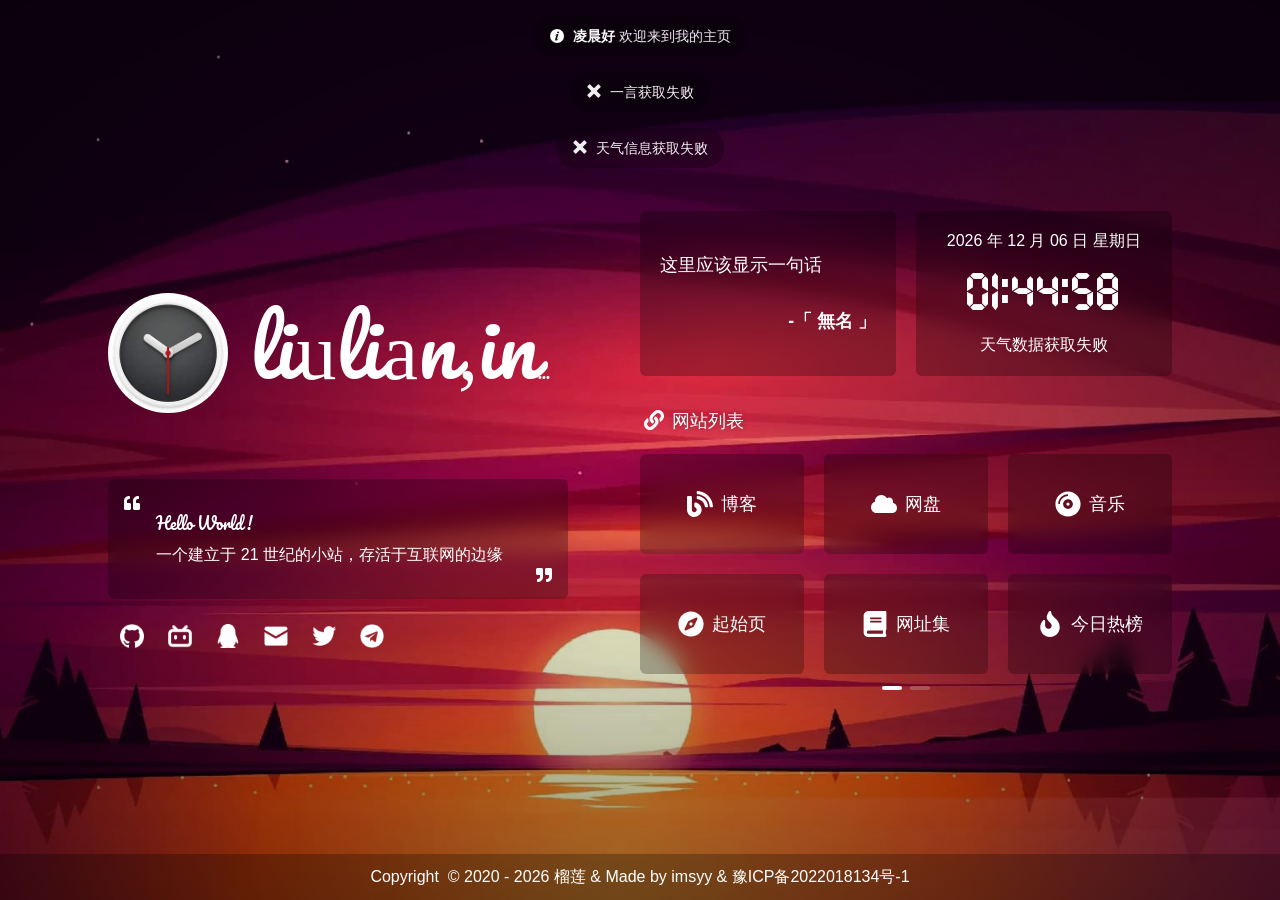
==== index.html @ 5295e1cd "页面更新" ====
<!doctype html>
<html lang="zh-CN">
  <head>
    <meta charset="UTF-8" />
    <meta http-equiv="Access-Control-Allow-Origin" content="*" />
    <!-- <meta http-equiv="Content-Security-Policy" content="upgrade-insecure-requests"> -->
    <meta name="viewport" content="width=device-width, initial-scale=1.0" />
    <link rel="icon" href="/images/icon/favicon.ico" />
    <link rel="apple-touch-icon" href="/images/logo/apple-touch-icon.png" />
    <link rel="bookmark" href="/images/logo/apple-touch-icon.png" />
    <link rel="apple-touch-icon-precomposed" sizes="200x200" href="/images/logo/apple-touch-icon.png" />
    <meta name="description" content="一个默默无闻的主页" />
    <meta name="keywords" content="榴莲,个人主页" />
    <meta name="author" content="榴莲" />
    <meta name="theme-color" content="#424242" />
    <title>榴莲の主页</title>
    <!-- HarmonyOS Sans -->
    <!-- 本站 CDN 已开启防盗链，非本站域名不可访问，请更改链接为下方内容，否则自定义字体将失效 -->
    <link rel="stylesheet" href="https://s1.hdslb.com/bfs/static/jinkela/long/font/regular.css" />
    <!-- <link rel="stylesheet" href="https://cdn.imsyy.top/gh/imsyy/file/font/HarmonyOS_Sans/regular.min.css" /> -->
    <!-- IE Out -->
    <script>
      if (/*@cc_on!@*/ false || (!!window.MSInputMethodContext && !!document.documentMode))
        window.location.href =
          'https://support.dmeng.net/upgrade-your-browser.html?referrer=' +
          encodeURIComponent(window.location.href);
    </script>
    <script type="module" crossorigin src="/assets/index-5841d930.js"></script>
    <link rel="stylesheet" href="/assets/index-5d07723f.css">
  <link rel="manifest" href="/manifest.webmanifest"><script id="vite-plugin-pwa:register-sw" src="/registerSW.js"></script></head>

  <body>
    <!-- 主体内容 -->
    <div id="app"></div>
    <!-- noscript -->
    <noscript>
      <div style="text-align: center">请开启 JavaScript</div>
    </noscript>
    
  </body>
</html>
---- assets/index-5d07723f.css ----
@charset "UTF-8";:root{--el-color-white:#ffffff;--el-color-black:#000000;--el-color-primary-rgb:64,158,255;--el-color-success-rgb:103,194,58;--el-color-warning-rgb:230,162,60;--el-color-danger-rgb:245,108,108;--el-color-error-rgb:245,108,108;--el-color-info-rgb:144,147,153;--el-font-size-extra-large:20px;--el-font-size-large:18px;--el-font-size-medium:16px;--el-font-size-base:14px;--el-font-size-small:13px;--el-font-size-extra-small:12px;--el-font-family:"Helvetica Neue",Helvetica,"PingFang SC","Hiragino Sans GB","Microsoft YaHei","微软雅黑",Arial,sans-serif;--el-font-weight-primary:500;--el-font-line-height-primary:24px;--el-index-normal:1;--el-index-top:1000;--el-index-popper:2000;--el-border-radius-base:4px;--el-border-radius-small:2px;--el-border-radius-round:20px;--el-border-radius-circle:100%;--el-transition-duration:.3s;--el-transition-duration-fast:.2s;--el-transition-function-ease-in-out-bezier:cubic-bezier(.645,.045,.355,1);--el-transition-function-fast-bezier:cubic-bezier(.23,1,.32,1);--el-transition-all:all var(--el-transition-duration) var(--el-transition-function-ease-in-out-bezier);--el-transition-fade:opacity var(--el-transition-duration) var(--el-transition-function-fast-bezier);--el-transition-md-fade:transform var(--el-transition-duration) var(--el-transition-function-fast-bezier),opacity var(--el-transition-duration) var(--el-transition-function-fast-bezier);--el-transition-fade-linear:opacity var(--el-transition-duration-fast) linear;--el-transition-border:border-color var(--el-transition-duration-fast) var(--el-transition-function-ease-in-out-bezier);--el-transition-box-shadow:box-shadow var(--el-transition-duration-fast) var(--el-transition-function-ease-in-out-bezier);--el-transition-color:color var(--el-transition-duration-fast) var(--el-transition-function-ease-in-out-bezier);--el-component-size-large:40px;--el-component-size:32px;--el-component-size-small:24px;color-scheme:light;--el-color-primary:#409eff;--el-color-primary-light-3:rgb(121.3,187.1,255);--el-color-primary-light-5:rgb(159.5,206.5,255);--el-color-primary-light-7:rgb(197.7,225.9,255);--el-color-primary-light-8:rgb(216.8,235.6,255);--el-color-primary-light-9:rgb(235.9,245.3,255);--el-color-primary-dark-2:rgb(51.2,126.4,204);--el-color-success:#67c23a;--el-color-success-light-3:rgb(148.6,212.3,117.1);--el-color-success-light-5:rgb(179,224.5,156.5);--el-color-success-light-7:rgb(209.4,236.7,195.9);--el-color-success-light-8:rgb(224.6,242.8,215.6);--el-color-success-light-9:rgb(239.8,248.9,235.3);--el-color-success-dark-2:rgb(82.4,155.2,46.4);--el-color-warning:#e6a23c;--el-color-warning-light-3:rgb(237.5,189.9,118.5);--el-color-warning-light-5:rgb(242.5,208.5,157.5);--el-color-warning-light-7:rgb(247.5,227.1,196.5);--el-color-warning-light-8:rgb(250,236.4,216);--el-color-warning-light-9:rgb(252.5,245.7,235.5);--el-color-warning-dark-2:rgb(184,129.6,48);--el-color-danger:#f56c6c;--el-color-danger-light-3:rgb(248,152.1,152.1);--el-color-danger-light-5:rgb(250,181.5,181.5);--el-color-danger-light-7:rgb(252,210.9,210.9);--el-color-danger-light-8:rgb(253,225.6,225.6);--el-color-danger-light-9:rgb(254,240.3,240.3);--el-color-danger-dark-2:rgb(196,86.4,86.4);--el-color-error:#f56c6c;--el-color-error-light-3:rgb(248,152.1,152.1);--el-color-error-light-5:rgb(250,181.5,181.5);--el-color-error-light-7:rgb(252,210.9,210.9);--el-color-error-light-8:rgb(253,225.6,225.6);--el-color-error-light-9:rgb(254,240.3,240.3);--el-color-error-dark-2:rgb(196,86.4,86.4);--el-color-info:#909399;--el-color-info-light-3:rgb(177.3,179.4,183.6);--el-color-info-light-5:rgb(199.5,201,204);--el-color-info-light-7:rgb(221.7,222.6,224.4);--el-color-info-light-8:rgb(232.8,233.4,234.6);--el-color-info-light-9:rgb(243.9,244.2,244.8);--el-color-info-dark-2:rgb(115.2,117.6,122.4);--el-bg-color:#ffffff;--el-bg-color-page:#f2f3f5;--el-bg-color-overlay:#ffffff;--el-text-color-primary:#303133;--el-text-color-regular:#606266;--el-text-color-secondary:#909399;--el-text-color-placeholder:#a8abb2;--el-text-color-disabled:#c0c4cc;--el-border-color:#dcdfe6;--el-border-color-light:#e4e7ed;--el-border-color-lighter:#ebeef5;--el-border-color-extra-light:#f2f6fc;--el-border-color-dark:#d4d7de;--el-border-color-darker:#cdd0d6;--el-fill-color:#f0f2f5;--el-fill-color-light:#f5f7fa;--el-fill-color-lighter:#fafafa;--el-fill-color-extra-light:#fafcff;--el-fill-color-dark:#ebedf0;--el-fill-color-darker:#e6e8eb;--el-fill-color-blank:#ffffff;--el-box-shadow:0px 12px 32px 4px rgba(0,0,0,.04),0px 8px 20px rgba(0,0,0,.08);--el-box-shadow-light:0px 0px 12px rgba(0,0,0,.12);--el-box-shadow-lighter:0px 0px 6px rgba(0,0,0,.12);--el-box-shadow-dark:0px 16px 48px 16px rgba(0,0,0,.08),0px 12px 32px rgba(0,0,0,.12),0px 8px 16px -8px rgba(0,0,0,.16);--el-disabled-bg-color:var(--el-fill-color-light);--el-disabled-text-color:var(--el-text-color-placeholder);--el-disabled-border-color:var(--el-border-color-light);--el-overlay-color:rgba(0,0,0,.8);--el-overlay-color-light:rgba(0,0,0,.7);--el-overlay-color-lighter:rgba(0,0,0,.5);--el-mask-color:rgba(255,255,255,.9);--el-mask-color-extra-light:rgba(255,255,255,.3);--el-border-width:1px;--el-border-style:solid;--el-border-color-hover:var(--el-text-color-disabled);--el-border:var(--el-border-width) var(--el-border-style) var(--el-border-color);--el-svg-monochrome-grey:var(--el-border-color)}.el-icon-loading{animation:rotating 2s linear infinite}.el-icon--right{margin-left:5px}.el-icon--left{margin-right:5px}@keyframes rotating{0%{transform:rotate(0)}to{transform:rotate(1turn)}}.el-icon{--color:inherit;align-items:center;display:inline-flex;height:1em;justify-content:center;line-height:1em;position:relative;width:1em;fill:currentColor;color:var(--color);font-size:inherit}.el-icon.is-loading{animation:rotating 2s linear infinite}.el-icon svg{height:1em;width:1em}.el-badge{--el-badge-bg-color:var(--el-color-danger);--el-badge-radius:10px;--el-badge-font-size:12px;--el-badge-padding:6px;--el-badge-size:18px;display:inline-block;position:relative;vertical-align:middle;width:-moz-fit-content;width:fit-content}.el-badge__content{align-items:center;background-color:var(--el-badge-bg-color);border:1px solid var(--el-bg-color);border-radius:var(--el-badge-radius);color:var(--el-color-white);display:inline-flex;font-size:var(--el-badge-font-size);height:var(--el-badge-size);justify-content:center;padding:0 var(--el-badge-padding);white-space:nowrap}.el-badge__content.is-fixed{position:absolute;right:calc(1px + var(--el-badge-size)/2);top:0;transform:translateY(-50%) translate(100%);z-index:var(--el-index-normal)}.el-badge__content.is-fixed.is-dot{right:5px}.el-badge__content.is-dot{border-radius:50%;height:8px;padding:0;right:0;width:8px}.el-badge__content.is-hide-zero{display:none}.el-badge__content--primary{background-color:var(--el-color-primary)}.el-badge__content--success{background-color:var(--el-color-success)}.el-badge__content--warning{background-color:var(--el-color-warning)}.el-badge__content--info{background-color:var(--el-color-info)}.el-badge__content--danger{background-color:var(--el-color-danger)}.el-message{--el-message-bg-color:var(--el-color-info-light-9);--el-message-border-color:var(--el-border-color-lighter);--el-message-padding:11px 15px;--el-message-close-size:16px;--el-message-close-icon-color:var(--el-text-color-placeholder);--el-message-close-hover-color:var(--el-text-color-secondary);align-items:center;background-color:var(--el-message-bg-color);border-color:var(--el-message-border-color);border-radius:var(--el-border-radius-base);border-style:var(--el-border-style);border-width:var(--el-border-width);box-sizing:border-box;display:flex;gap:8px;left:50%;max-width:calc(100% - 32px);padding:var(--el-message-padding);position:fixed;top:20px;transform:translate(-50%);transition:opacity var(--el-transition-duration),transform .4s,top .4s;width:-moz-fit-content;width:fit-content}.el-message.is-center{justify-content:center}.el-message.is-plain{background-color:var(--el-bg-color-overlay);border-color:var(--el-bg-color-overlay);box-shadow:var(--el-box-shadow-light)}.el-message p{margin:0}.el-message--success{--el-message-bg-color:var(--el-color-success-light-9);--el-message-border-color:var(--el-color-success-light-8);--el-message-text-color:var(--el-color-success)}.el-message--success .el-message__content{color:var(--el-message-text-color);overflow-wrap:break-word}.el-message .el-message-icon--success{color:var(--el-message-text-color)}.el-message--info{--el-message-bg-color:var(--el-color-info-light-9);--el-message-border-color:var(--el-color-info-light-8);--el-message-text-color:var(--el-color-info)}.el-message--info .el-message__content{color:var(--el-message-text-color);overflow-wrap:break-word}.el-message .el-message-icon--info{color:var(--el-message-text-color)}.el-message--warning{--el-message-bg-color:var(--el-color-warning-light-9);--el-message-border-color:var(--el-color-warning-light-8);--el-message-text-color:var(--el-color-warning)}.el-message--warning .el-message__content{color:var(--el-message-text-color);overflow-wrap:break-word}.el-message .el-message-icon--warning{color:var(--el-message-text-color)}.el-message--error{--el-message-bg-color:var(--el-color-error-light-9);--el-message-border-color:var(--el-color-error-light-8);--el-message-text-color:var(--el-color-error)}.el-message--error .el-message__content{color:var(--el-message-text-color);overflow-wrap:break-word}.el-message .el-message-icon--error{color:var(--el-message-text-color)}.el-message .el-message__badge{position:absolute;right:-8px;top:-8px}.el-message__content{font-size:14px;line-height:1;padding:0}.el-message__content:focus{outline-width:0}.el-message .el-message__closeBtn{color:var(--el-message-close-icon-color);cursor:pointer;font-size:var(--el-message-close-size)}.el-message .el-message__closeBtn:focus{outline-width:0}.el-message .el-message__closeBtn:hover{color:var(--el-message-close-hover-color)}.el-message-fade-enter-from,.el-message-fade-leave-to{opacity:0;transform:translate(-50%,-100%)}.container{max-width:1200px}@media (max-width: 1380px){.el-radio-group{justify-content:center!important}}@media (max-width: 1280px){.container{max-width:1100px}}@media (max-width: 992px){.container{max-width:900px}}@media (max-width: 720px){.xs-hidden{display:none}}html,body{width:100%;height:100%;margin:0;padding:0;background-color:#333;overflow:hidden;font-family:HarmonyOS_Regular,sans-serif}*,a,p{margin:0;padding:0;-webkit-user-select:none;user-select:none;text-decoration:none;color:#fff;box-sizing:border-box}*:hover,a:hover,p:hover{transition:.3s}a:hover{color:#399fff;text-decoration:underline}@font-face{font-family:Pacifico-Regular;font-display:swap;src:url(/font/Pacifico-Regular.ttf) format("truetype")}@font-face{font-family:UnidreamLED;font-display:swap;src:url(/font/UnidreamLED.ttf) format("truetype")}#app{position:fixed;top:0;left:0;width:100%;height:100%;z-index:0}.cards{border-radius:6px;background-color:#00000040;-webkit-backdrop-filter:blur(10px);backdrop-filter:blur(10px);transform:scale(1);transition:backdrop-filter .3s,transform .3s}.cards:hover{transform:scale(1.01)}.cards:active{transform:scale(.98)}.text-hidden{overflow:hidden;white-space:nowrap;text-overflow:ellipsis}.el-message{--el-message-bg-color: #00000040 !important;--el-message-text-color: #efefef !important;-webkit-backdrop-filter:blur(10px);backdrop-filter:blur(10px);border-radius:25px!important;border-color:transparent!important}.el-message .el-message__badge{display:none}.el-message .el-message__content{white-space:nowrap}.el-progress-bar .el-progress-bar__outer{border-radius:6px;background-color:#00000020}.el-progress-bar .el-progress-bar__outer .el-progress-bar__inner{background-color:#efefef;border-radius:6px;text-align:center;font-family:UnidreamLED}.el-progress-bar .el-progress-bar__outer .el-progress-bar__inner span{color:#564d59;font-size:.9rem}.el-popper.is-dark{background:rgba(255,255,255,.3764705882)!important;border:1px solid transparent!important}.el-card{border-radius:8px!important;border:1px solid transparent!important;background-color:transparent!important}.el-card .el-card__header{font-weight:700;padding:16px 20px!important;background-color:#ffffff30!important;border-bottom:1px solid transparent!important}.el-card .el-card__body{padding:0!important;background-color:#ffffff10!important}.fade-enter-active,.fade-leave-active{transition:opacity .3s ease-in-out}.fade-enter-from,.fade-leave-to{opacity:0}@keyframes fade{0%{opacity:0}to{opacity:1}}@keyframes fade-blur-in{0%{filter:blur(20px) brightness(.3);transform:scale(1.6)}to{filter:blur(0) brightness(1);transform:scale(1)}}@keyframes fade-blur-main-in{0%{transform:scale(1.2)}to{transform:scale(1)}}@media (min-width: 910px) and (max-width: 1200px){.sm-hidden{display:none}}#cursor{position:fixed;width:18px;height:18px;background:#fff;border-radius:25px;opacity:.25;z-index:10086;pointer-events:none;transition:.2s ease-in-out;transition-property:background,opacity,transform}#cursor.hidden{opacity:0}#cursor.active{opacity:.5;transform:scale(.5)}::-webkit-scrollbar,scrollbar{width:6px;height:6px;background-color:transparent}::-webkit-scrollbar-thumb,scrollbar-thumb{border-radius:10px;background-color:#eee}.container[data-v-f7beb2b7]{max-width:1200px}@media (max-width: 1380px){.el-radio-group[data-v-f7beb2b7]{justify-content:center!important}}@media (max-width: 1280px){.container[data-v-f7beb2b7]{max-width:1100px}}@media (max-width: 992px){.container[data-v-f7beb2b7]{max-width:900px}}@media (max-width: 720px){.xs-hidden[data-v-f7beb2b7]{display:none}}#loader-wrapper[data-v-f7beb2b7]{position:fixed;top:0;left:0;width:100%;height:100%;z-index:999;overflow:hidden}#loader-wrapper .loader[data-v-f7beb2b7]{width:100%;height:100%;position:absolute;top:0;left:0;display:flex;flex-direction:column;align-items:center;justify-content:center}#loader-wrapper .loader .loader-circle[data-v-f7beb2b7]{width:150px;height:150px;border-radius:50%;border:3px solid transparent;border-top-color:#fff;animation:spin-f7beb2b7 1.8s linear infinite;z-index:2}#loader-wrapper .loader .loader-circle[data-v-f7beb2b7]:before{content:"";position:absolute;top:5px;left:5px;right:5px;bottom:5px;border-radius:50%;border:3px solid transparent;border-top-color:#a4a4a4;animation:spin-reverse-f7beb2b7 .6s linear infinite}#loader-wrapper .loader .loader-circle[data-v-f7beb2b7]:after{content:"";position:absolute;top:15px;left:15px;right:15px;bottom:15px;border-radius:50%;border:3px solid transparent;border-top-color:#d3d3d3;animation:spin-f7beb2b7 1s linear infinite}#loader-wrapper .loader .loader-text[data-v-f7beb2b7]{display:flex;flex-direction:column;align-items:center;color:#fff;z-index:2;margin-top:40px;font-size:24px}#loader-wrapper .loader .loader-text .tip[data-v-f7beb2b7]{margin-top:6px;font-size:18px;opacity:.6}#loader-wrapper .loader-section[data-v-f7beb2b7]{position:fixed;top:0;width:51%;height:100%;background:#333;z-index:1}#loader-wrapper .loader-section.section-left[data-v-f7beb2b7]{left:0}#loader-wrapper .loader-section.section-right[data-v-f7beb2b7]{right:0}#loader-wrapper.loaded[data-v-f7beb2b7]{visibility:hidden;transform:translateY(-100%);transition:transform .3s 1s ease-out,visibility .3s 1s ease-out}#loader-wrapper.loaded .loader .loader-circle[data-v-f7beb2b7],#loader-wrapper.loaded .loader .loader-text[data-v-f7beb2b7]{opacity:0;transition:opacity .3s ease-out}#loader-wrapper.loaded .loader-section.section-left[data-v-f7beb2b7]{transform:translate(-100%);transition:transform .5s .3s cubic-bezier(.645,.045,.355,1)}#loader-wrapper.loaded .loader-section.section-right[data-v-f7beb2b7]{transform:translate(100%);transition:transform .5s .3s cubic-bezier(.645,.045,.355,1)}@keyframes spin-f7beb2b7{0%{transform:rotate(0)}to{transform:rotate(360deg)}}@keyframes spin-reverse-f7beb2b7{0%{transform:rotate(0)}to{transform:rotate(-360deg)}}.container[data-v-4100cc67]{max-width:1200px}@media (max-width: 1380px){.el-radio-group[data-v-4100cc67]{justify-content:center!important}}@media (max-width: 1280px){.container[data-v-4100cc67]{max-width:1100px}}@media (max-width: 992px){.container[data-v-4100cc67]{max-width:900px}}@media (max-width: 720px){.xs-hidden[data-v-4100cc67]{display:none}}.message .logo[data-v-4100cc67]{display:flex;flex-direction:row;align-items:center;animation:fade .5s;max-width:460px}.message .logo .logo-img[data-v-4100cc67]{border-radius:50%;width:120px}.message .logo .name[data-v-4100cc67]{width:100%;padding-left:22px;transform:translateY(-8px);font-family:Pacifico-Regular}.message .logo .name .bg[data-v-4100cc67]{font-size:5rem}.message .logo .name .sm[data-v-4100cc67]{margin-left:6px;font-size:2rem}@media (min-width: 721px) and (max-width: 789px){.message .logo .name .sm[data-v-4100cc67]{display:none}}@media (max-width: 768px){.message .logo .logo-img[data-v-4100cc67]{width:100px}.message .logo .name[data-v-4100cc67]{height:128px}.message .logo .name .bg[data-v-4100cc67]{font-size:4.5rem}}@media (max-width: 720px){.message .logo[data-v-4100cc67]{max-width:100%}}.message .description[data-v-4100cc67]{padding:1rem;margin-top:3.5rem;max-width:460px;animation:fade .5s}.message .description .content[data-v-4100cc67]{display:flex;justify-content:space-between}.message .description .content .text[data-v-4100cc67]{margin:.75rem 1rem;line-height:2rem;margin-right:auto;transition:opacity .2s}.message .description .content .text p[data-v-4100cc67]:nth-of-type(1){font-family:Pacifico-Regular}.message .description .content .xicon[data-v-4100cc67]:nth-of-type(2){align-self:flex-end}@media (max-width: 720px){.message .description[data-v-4100cc67]{max-width:100%;pointer-events:none}}.container[data-v-60997c88]{max-width:1200px}@media (max-width: 1380px){.el-radio-group[data-v-60997c88]{justify-content:center!important}}@media (max-width: 1280px){.container[data-v-60997c88]{max-width:1100px}}@media (max-width: 992px){.container[data-v-60997c88]{max-width:900px}}@media (max-width: 720px){.xs-hidden[data-v-60997c88]{display:none}}.social[data-v-60997c88]{margin-top:1rem;display:flex;align-items:center;justify-content:space-between;max-width:460px;width:100%;height:42px;background-color:transparent;border-radius:6px;-webkit-backdrop-filter:blur(0);backdrop-filter:blur(0);animation:fade .5s;transition:background-color .3s,backdrop-filter .3s}@media (max-width: 840px){.social[data-v-60997c88]{max-width:100%;justify-content:center}.social .link[data-v-60997c88]{justify-content:space-evenly!important;width:90%}.social .tip[data-v-60997c88]{display:none!important}}.social .link[data-v-60997c88]{display:flex;align-items:center;justify-content:center}.social .link a[data-v-60997c88]{display:inherit}.social .link a .icon[data-v-60997c88]{margin:0 12px;transition:transform .3s}.social .link a .icon[data-v-60997c88]:hover{transform:scale(1.1)}.social .link a .icon[data-v-60997c88]:active{transform:scale(1)}.social .tip[data-v-60997c88]{display:none;margin-right:12px;animation:fade .5s}@media (min-width: 768px){.social[data-v-60997c88]:hover{background-color:#00000040;-webkit-backdrop-filter:blur(5px);backdrop-filter:blur(5px)}.social:hover .tip[data-v-60997c88]{display:block}}.container[data-v-1d7b9066]{max-width:1200px}@media (max-width: 1380px){.el-radio-group[data-v-1d7b9066]{justify-content:center!important}}@media (max-width: 1280px){.container[data-v-1d7b9066]{max-width:1100px}}@media (max-width: 992px){.container[data-v-1d7b9066]{max-width:900px}}@media (max-width: 720px){.xs-hidden[data-v-1d7b9066]{display:none}}.left[data-v-1d7b9066]{width:50%;margin-right:10px;transform:translateY(20px)}.left.hidden[data-v-1d7b9066]{display:none}@media (max-width: 720px){.left[data-v-1d7b9066]{margin-right:0;width:100%}}.el-row{box-sizing:border-box;display:flex;flex-wrap:wrap;position:relative}.el-row.is-justify-center{justify-content:center}.el-row.is-justify-end{justify-content:flex-end}.el-row.is-justify-space-between{justify-content:space-between}.el-row.is-justify-space-around{justify-content:space-around}.el-row.is-justify-space-evenly{justify-content:space-evenly}.el-row.is-align-top{align-items:flex-start}.el-row.is-align-middle{align-items:center}.el-row.is-align-bottom{align-items:flex-end}[class*=el-col-]{box-sizing:border-box}[class*=el-col-].is-guttered{display:block;min-height:1px}.el-col-0{flex:0 0 0%;max-width:0}.el-col-0,.el-col-0.is-guttered{display:none}.el-col-offset-0{margin-left:0}.el-col-pull-0{position:relative;right:0}.el-col-push-0{left:0;position:relative}.el-col-1{flex:0 0 4.1666666667%;max-width:4.1666666667%}.el-col-1,.el-col-1.is-guttered{display:block}.el-col-offset-1{margin-left:4.1666666667%}.el-col-pull-1{position:relative;right:4.1666666667%}.el-col-push-1{left:4.1666666667%;position:relative}.el-col-2{flex:0 0 8.3333333333%;max-width:8.3333333333%}.el-col-2,.el-col-2.is-guttered{display:block}.el-col-offset-2{margin-left:8.3333333333%}.el-col-pull-2{position:relative;right:8.3333333333%}.el-col-push-2{left:8.3333333333%;position:relative}.el-col-3{flex:0 0 12.5%;max-width:12.5%}.el-col-3,.el-col-3.is-guttered{display:block}.el-col-offset-3{margin-left:12.5%}.el-col-pull-3{position:relative;right:12.5%}.el-col-push-3{left:12.5%;position:relative}.el-col-4{flex:0 0 16.6666666667%;max-width:16.6666666667%}.el-col-4,.el-col-4.is-guttered{display:block}.el-col-offset-4{margin-left:16.6666666667%}.el-col-pull-4{position:relative;right:16.6666666667%}.el-col-push-4{left:16.6666666667%;position:relative}.el-col-5{flex:0 0 20.8333333333%;max-width:20.8333333333%}.el-col-5,.el-col-5.is-guttered{display:block}.el-col-offset-5{margin-left:20.8333333333%}.el-col-pull-5{position:relative;right:20.8333333333%}.el-col-push-5{left:20.8333333333%;position:relative}.el-col-6{flex:0 0 25%;max-width:25%}.el-col-6,.el-col-6.is-guttered{display:block}.el-col-offset-6{margin-left:25%}.el-col-pull-6{position:relative;right:25%}.el-col-push-6{left:25%;position:relative}.el-col-7{flex:0 0 29.1666666667%;max-width:29.1666666667%}.el-col-7,.el-col-7.is-guttered{display:block}.el-col-offset-7{margin-left:29.1666666667%}.el-col-pull-7{position:relative;right:29.1666666667%}.el-col-push-7{left:29.1666666667%;position:relative}.el-col-8{flex:0 0 33.3333333333%;max-width:33.3333333333%}.el-col-8,.el-col-8.is-guttered{display:block}.el-col-offset-8{margin-left:33.3333333333%}.el-col-pull-8{position:relative;right:33.3333333333%}.el-col-push-8{left:33.3333333333%;position:relative}.el-col-9{flex:0 0 37.5%;max-width:37.5%}.el-col-9,.el-col-9.is-guttered{display:block}.el-col-offset-9{margin-left:37.5%}.el-col-pull-9{position:relative;right:37.5%}.el-col-push-9{left:37.5%;position:relative}.el-col-10{flex:0 0 41.6666666667%;max-width:41.6666666667%}.el-col-10,.el-col-10.is-guttered{display:block}.el-col-offset-10{margin-left:41.6666666667%}.el-col-pull-10{position:relative;right:41.6666666667%}.el-col-push-10{left:41.6666666667%;position:relative}.el-col-11{flex:0 0 45.8333333333%;max-width:45.8333333333%}.el-col-11,.el-col-11.is-guttered{display:block}.el-col-offset-11{margin-left:45.8333333333%}.el-col-pull-11{position:relative;right:45.8333333333%}.el-col-push-11{left:45.8333333333%;position:relative}.el-col-12{flex:0 0 50%;max-width:50%}.el-col-12,.el-col-12.is-guttered{display:block}.el-col-offset-12{margin-left:50%}.el-col-pull-12{position:relative;right:50%}.el-col-push-12{left:50%;position:relative}.el-col-13{flex:0 0 54.1666666667%;max-width:54.1666666667%}.el-col-13,.el-col-13.is-guttered{display:block}.el-col-offset-13{margin-left:54.1666666667%}.el-col-pull-13{position:relative;right:54.1666666667%}.el-col-push-13{left:54.1666666667%;position:relative}.el-col-14{flex:0 0 58.3333333333%;max-width:58.3333333333%}.el-col-14,.el-col-14.is-guttered{display:block}.el-col-offset-14{margin-left:58.3333333333%}.el-col-pull-14{position:relative;right:58.3333333333%}.el-col-push-14{left:58.3333333333%;position:relative}.el-col-15{flex:0 0 62.5%;max-width:62.5%}.el-col-15,.el-col-15.is-guttered{display:block}.el-col-offset-15{margin-left:62.5%}.el-col-pull-15{position:relative;right:62.5%}.el-col-push-15{left:62.5%;position:relative}.el-col-16{flex:0 0 66.6666666667%;max-width:66.6666666667%}.el-col-16,.el-col-16.is-guttered{display:block}.el-col-offset-16{margin-left:66.6666666667%}.el-col-pull-16{position:relative;right:66.6666666667%}.el-col-push-16{left:66.6666666667%;position:relative}.el-col-17{flex:0 0 70.8333333333%;max-width:70.8333333333%}.el-col-17,.el-col-17.is-guttered{display:block}.el-col-offset-17{margin-left:70.8333333333%}.el-col-pull-17{position:relative;right:70.8333333333%}.el-col-push-17{left:70.8333333333%;position:relative}.el-col-18{flex:0 0 75%;max-width:75%}.el-col-18,.el-col-18.is-guttered{display:block}.el-col-offset-18{margin-left:75%}.el-col-pull-18{position:relative;right:75%}.el-col-push-18{left:75%;position:relative}.el-col-19{flex:0 0 79.1666666667%;max-width:79.1666666667%}.el-col-19,.el-col-19.is-guttered{display:block}.el-col-offset-19{margin-left:79.1666666667%}.el-col-pull-19{position:relative;right:79.1666666667%}.el-col-push-19{left:79.1666666667%;position:relative}.el-col-20{flex:0 0 83.3333333333%;max-width:83.3333333333%}.el-col-20,.el-col-20.is-guttered{display:block}.el-col-offset-20{margin-left:83.3333333333%}.el-col-pull-20{position:relative;right:83.3333333333%}.el-col-push-20{left:83.3333333333%;position:relative}.el-col-21{flex:0 0 87.5%;max-width:87.5%}.el-col-21,.el-col-21.is-guttered{display:block}.el-col-offset-21{margin-left:87.5%}.el-col-pull-21{position:relative;right:87.5%}.el-col-push-21{left:87.5%;position:relative}.el-col-22{flex:0 0 91.6666666667%;max-width:91.6666666667%}.el-col-22,.el-col-22.is-guttered{display:block}.el-col-offset-22{margin-left:91.6666666667%}.el-col-pull-22{position:relative;right:91.6666666667%}.el-col-push-22{left:91.6666666667%;position:relative}.el-col-23{flex:0 0 95.8333333333%;max-width:95.8333333333%}.el-col-23,.el-col-23.is-guttered{display:block}.el-col-offset-23{margin-left:95.8333333333%}.el-col-pull-23{position:relative;right:95.8333333333%}.el-col-push-23{left:95.8333333333%;position:relative}.el-col-24{flex:0 0 100%;max-width:100%}.el-col-24,.el-col-24.is-guttered{display:block}.el-col-offset-24{margin-left:100%}.el-col-pull-24{position:relative;right:100%}.el-col-push-24{left:100%;position:relative}@media only screen and (max-width:767px){.el-col-xs-0{display:none;flex:0 0 0%;max-width:0}.el-col-xs-0.is-guttered{display:none}.el-col-xs-offset-0{margin-left:0}.el-col-xs-pull-0{position:relative;right:0}.el-col-xs-push-0{left:0;position:relative}.el-col-xs-1{flex:0 0 4.1666666667%;max-width:4.1666666667%}.el-col-xs-1,.el-col-xs-1.is-guttered{display:block}.el-col-xs-offset-1{margin-left:4.1666666667%}.el-col-xs-pull-1{position:relative;right:4.1666666667%}.el-col-xs-push-1{left:4.1666666667%;position:relative}.el-col-xs-2{flex:0 0 8.3333333333%;max-width:8.3333333333%}.el-col-xs-2,.el-col-xs-2.is-guttered{display:block}.el-col-xs-offset-2{margin-left:8.3333333333%}.el-col-xs-pull-2{position:relative;right:8.3333333333%}.el-col-xs-push-2{left:8.3333333333%;position:relative}.el-col-xs-3{flex:0 0 12.5%;max-width:12.5%}.el-col-xs-3,.el-col-xs-3.is-guttered{display:block}.el-col-xs-offset-3{margin-left:12.5%}.el-col-xs-pull-3{position:relative;right:12.5%}.el-col-xs-push-3{left:12.5%;position:relative}.el-col-xs-4{flex:0 0 16.6666666667%;max-width:16.6666666667%}.el-col-xs-4,.el-col-xs-4.is-guttered{display:block}.el-col-xs-offset-4{margin-left:16.6666666667%}.el-col-xs-pull-4{position:relative;right:16.6666666667%}.el-col-xs-push-4{left:16.6666666667%;position:relative}.el-col-xs-5{flex:0 0 20.8333333333%;max-width:20.8333333333%}.el-col-xs-5,.el-col-xs-5.is-guttered{display:block}.el-col-xs-offset-5{margin-left:20.8333333333%}.el-col-xs-pull-5{position:relative;right:20.8333333333%}.el-col-xs-push-5{left:20.8333333333%;position:relative}.el-col-xs-6{flex:0 0 25%;max-width:25%}.el-col-xs-6,.el-col-xs-6.is-guttered{display:block}.el-col-xs-offset-6{margin-left:25%}.el-col-xs-pull-6{position:relative;right:25%}.el-col-xs-push-6{left:25%;position:relative}.el-col-xs-7{flex:0 0 29.1666666667%;max-width:29.1666666667%}.el-col-xs-7,.el-col-xs-7.is-guttered{display:block}.el-col-xs-offset-7{margin-left:29.1666666667%}.el-col-xs-pull-7{position:relative;right:29.1666666667%}.el-col-xs-push-7{left:29.1666666667%;position:relative}.el-col-xs-8{flex:0 0 33.3333333333%;max-width:33.3333333333%}.el-col-xs-8,.el-col-xs-8.is-guttered{display:block}.el-col-xs-offset-8{margin-left:33.3333333333%}.el-col-xs-pull-8{position:relative;right:33.3333333333%}.el-col-xs-push-8{left:33.3333333333%;position:relative}.el-col-xs-9{flex:0 0 37.5%;max-width:37.5%}.el-col-xs-9,.el-col-xs-9.is-guttered{display:block}.el-col-xs-offset-9{margin-left:37.5%}.el-col-xs-pull-9{position:relative;right:37.5%}.el-col-xs-push-9{left:37.5%;position:relative}.el-col-xs-10{display:block;flex:0 0 41.6666666667%;max-width:41.6666666667%}.el-col-xs-10.is-guttered{display:block}.el-col-xs-offset-10{margin-left:41.6666666667%}.el-col-xs-pull-10{position:relative;right:41.6666666667%}.el-col-xs-push-10{left:41.6666666667%;position:relative}.el-col-xs-11{display:block;flex:0 0 45.8333333333%;max-width:45.8333333333%}.el-col-xs-11.is-guttered{display:block}.el-col-xs-offset-11{margin-left:45.8333333333%}.el-col-xs-pull-11{position:relative;right:45.8333333333%}.el-col-xs-push-11{left:45.8333333333%;position:relative}.el-col-xs-12{display:block;flex:0 0 50%;max-width:50%}.el-col-xs-12.is-guttered{display:block}.el-col-xs-offset-12{margin-left:50%}.el-col-xs-pull-12{position:relative;right:50%}.el-col-xs-push-12{left:50%;position:relative}.el-col-xs-13{display:block;flex:0 0 54.1666666667%;max-width:54.1666666667%}.el-col-xs-13.is-guttered{display:block}.el-col-xs-offset-13{margin-left:54.1666666667%}.el-col-xs-pull-13{position:relative;right:54.1666666667%}.el-col-xs-push-13{left:54.1666666667%;position:relative}.el-col-xs-14{display:block;flex:0 0 58.3333333333%;max-width:58.3333333333%}.el-col-xs-14.is-guttered{display:block}.el-col-xs-offset-14{margin-left:58.3333333333%}.el-col-xs-pull-14{position:relative;right:58.3333333333%}.el-col-xs-push-14{left:58.3333333333%;position:relative}.el-col-xs-15{display:block;flex:0 0 62.5%;max-width:62.5%}.el-col-xs-15.is-guttered{display:block}.el-col-xs-offset-15{margin-left:62.5%}.el-col-xs-pull-15{position:relative;right:62.5%}.el-col-xs-push-15{left:62.5%;position:relative}.el-col-xs-16{display:block;flex:0 0 66.6666666667%;max-width:66.6666666667%}.el-col-xs-16.is-guttered{display:block}.el-col-xs-offset-16{margin-left:66.6666666667%}.el-col-xs-pull-16{position:relative;right:66.6666666667%}.el-col-xs-push-16{left:66.6666666667%;position:relative}.el-col-xs-17{display:block;flex:0 0 70.8333333333%;max-width:70.8333333333%}.el-col-xs-17.is-guttered{display:block}.el-col-xs-offset-17{margin-left:70.8333333333%}.el-col-xs-pull-17{position:relative;right:70.8333333333%}.el-col-xs-push-17{left:70.8333333333%;position:relative}.el-col-xs-18{display:block;flex:0 0 75%;max-width:75%}.el-col-xs-18.is-guttered{display:block}.el-col-xs-offset-18{margin-left:75%}.el-col-xs-pull-18{position:relative;right:75%}.el-col-xs-push-18{left:75%;position:relative}.el-col-xs-19{display:block;flex:0 0 79.1666666667%;max-width:79.1666666667%}.el-col-xs-19.is-guttered{display:block}.el-col-xs-offset-19{margin-left:79.1666666667%}.el-col-xs-pull-19{position:relative;right:79.1666666667%}.el-col-xs-push-19{left:79.1666666667%;position:relative}.el-col-xs-20{display:block;flex:0 0 83.3333333333%;max-width:83.3333333333%}.el-col-xs-20.is-guttered{display:block}.el-col-xs-offset-20{margin-left:83.3333333333%}.el-col-xs-pull-20{position:relative;right:83.3333333333%}.el-col-xs-push-20{left:83.3333333333%;position:relative}.el-col-xs-21{display:block;flex:0 0 87.5%;max-width:87.5%}.el-col-xs-21.is-guttered{display:block}.el-col-xs-offset-21{margin-left:87.5%}.el-col-xs-pull-21{position:relative;right:87.5%}.el-col-xs-push-21{left:87.5%;position:relative}.el-col-xs-22{display:block;flex:0 0 91.6666666667%;max-width:91.6666666667%}.el-col-xs-22.is-guttered{display:block}.el-col-xs-offset-22{margin-left:91.6666666667%}.el-col-xs-pull-22{position:relative;right:91.6666666667%}.el-col-xs-push-22{left:91.6666666667%;position:relative}.el-col-xs-23{display:block;flex:0 0 95.8333333333%;max-width:95.8333333333%}.el-col-xs-23.is-guttered{display:block}.el-col-xs-offset-23{margin-left:95.8333333333%}.el-col-xs-pull-23{position:relative;right:95.8333333333%}.el-col-xs-push-23{left:95.8333333333%;position:relative}.el-col-xs-24{display:block;flex:0 0 100%;max-width:100%}.el-col-xs-24.is-guttered{display:block}.el-col-xs-offset-24{margin-left:100%}.el-col-xs-pull-24{position:relative;right:100%}.el-col-xs-push-24{left:100%;position:relative}}@media only screen and (min-width:768px){.el-col-sm-0{display:none;flex:0 0 0%;max-width:0}.el-col-sm-0.is-guttered{display:none}.el-col-sm-offset-0{margin-left:0}.el-col-sm-pull-0{position:relative;right:0}.el-col-sm-push-0{left:0;position:relative}.el-col-sm-1{flex:0 0 4.1666666667%;max-width:4.1666666667%}.el-col-sm-1,.el-col-sm-1.is-guttered{display:block}.el-col-sm-offset-1{margin-left:4.1666666667%}.el-col-sm-pull-1{position:relative;right:4.1666666667%}.el-col-sm-push-1{left:4.1666666667%;position:relative}.el-col-sm-2{flex:0 0 8.3333333333%;max-width:8.3333333333%}.el-col-sm-2,.el-col-sm-2.is-guttered{display:block}.el-col-sm-offset-2{margin-left:8.3333333333%}.el-col-sm-pull-2{position:relative;right:8.3333333333%}.el-col-sm-push-2{left:8.3333333333%;position:relative}.el-col-sm-3{flex:0 0 12.5%;max-width:12.5%}.el-col-sm-3,.el-col-sm-3.is-guttered{display:block}.el-col-sm-offset-3{margin-left:12.5%}.el-col-sm-pull-3{position:relative;right:12.5%}.el-col-sm-push-3{left:12.5%;position:relative}.el-col-sm-4{flex:0 0 16.6666666667%;max-width:16.6666666667%}.el-col-sm-4,.el-col-sm-4.is-guttered{display:block}.el-col-sm-offset-4{margin-left:16.6666666667%}.el-col-sm-pull-4{position:relative;right:16.6666666667%}.el-col-sm-push-4{left:16.6666666667%;position:relative}.el-col-sm-5{flex:0 0 20.8333333333%;max-width:20.8333333333%}.el-col-sm-5,.el-col-sm-5.is-guttered{display:block}.el-col-sm-offset-5{margin-left:20.8333333333%}.el-col-sm-pull-5{position:relative;right:20.8333333333%}.el-col-sm-push-5{left:20.8333333333%;position:relative}.el-col-sm-6{flex:0 0 25%;max-width:25%}.el-col-sm-6,.el-col-sm-6.is-guttered{display:block}.el-col-sm-offset-6{margin-left:25%}.el-col-sm-pull-6{position:relative;right:25%}.el-col-sm-push-6{left:25%;position:relative}.el-col-sm-7{flex:0 0 29.1666666667%;max-width:29.1666666667%}.el-col-sm-7,.el-col-sm-7.is-guttered{display:block}.el-col-sm-offset-7{margin-left:29.1666666667%}.el-col-sm-pull-7{position:relative;right:29.1666666667%}.el-col-sm-push-7{left:29.1666666667%;position:relative}.el-col-sm-8{flex:0 0 33.3333333333%;max-width:33.3333333333%}.el-col-sm-8,.el-col-sm-8.is-guttered{display:block}.el-col-sm-offset-8{margin-left:33.3333333333%}.el-col-sm-pull-8{position:relative;right:33.3333333333%}.el-col-sm-push-8{left:33.3333333333%;position:relative}.el-col-sm-9{flex:0 0 37.5%;max-width:37.5%}.el-col-sm-9,.el-col-sm-9.is-guttered{display:block}.el-col-sm-offset-9{margin-left:37.5%}.el-col-sm-pull-9{position:relative;right:37.5%}.el-col-sm-push-9{left:37.5%;position:relative}.el-col-sm-10{display:block;flex:0 0 41.6666666667%;max-width:41.6666666667%}.el-col-sm-10.is-guttered{display:block}.el-col-sm-offset-10{margin-left:41.6666666667%}.el-col-sm-pull-10{position:relative;right:41.6666666667%}.el-col-sm-push-10{left:41.6666666667%;position:relative}.el-col-sm-11{display:block;flex:0 0 45.8333333333%;max-width:45.8333333333%}.el-col-sm-11.is-guttered{display:block}.el-col-sm-offset-11{margin-left:45.8333333333%}.el-col-sm-pull-11{position:relative;right:45.8333333333%}.el-col-sm-push-11{left:45.8333333333%;position:relative}.el-col-sm-12{display:block;flex:0 0 50%;max-width:50%}.el-col-sm-12.is-guttered{display:block}.el-col-sm-offset-12{margin-left:50%}.el-col-sm-pull-12{position:relative;right:50%}.el-col-sm-push-12{left:50%;position:relative}.el-col-sm-13{display:block;flex:0 0 54.1666666667%;max-width:54.1666666667%}.el-col-sm-13.is-guttered{display:block}.el-col-sm-offset-13{margin-left:54.1666666667%}.el-col-sm-pull-13{position:relative;right:54.1666666667%}.el-col-sm-push-13{left:54.1666666667%;position:relative}.el-col-sm-14{display:block;flex:0 0 58.3333333333%;max-width:58.3333333333%}.el-col-sm-14.is-guttered{display:block}.el-col-sm-offset-14{margin-left:58.3333333333%}.el-col-sm-pull-14{position:relative;right:58.3333333333%}.el-col-sm-push-14{left:58.3333333333%;position:relative}.el-col-sm-15{display:block;flex:0 0 62.5%;max-width:62.5%}.el-col-sm-15.is-guttered{display:block}.el-col-sm-offset-15{margin-left:62.5%}.el-col-sm-pull-15{position:relative;right:62.5%}.el-col-sm-push-15{left:62.5%;position:relative}.el-col-sm-16{display:block;flex:0 0 66.6666666667%;max-width:66.6666666667%}.el-col-sm-16.is-guttered{display:block}.el-col-sm-offset-16{margin-left:66.6666666667%}.el-col-sm-pull-16{position:relative;right:66.6666666667%}.el-col-sm-push-16{left:66.6666666667%;position:relative}.el-col-sm-17{display:block;flex:0 0 70.8333333333%;max-width:70.8333333333%}.el-col-sm-17.is-guttered{display:block}.el-col-sm-offset-17{margin-left:70.8333333333%}.el-col-sm-pull-17{position:relative;right:70.8333333333%}.el-col-sm-push-17{left:70.8333333333%;position:relative}.el-col-sm-18{display:block;flex:0 0 75%;max-width:75%}.el-col-sm-18.is-guttered{display:block}.el-col-sm-offset-18{margin-left:75%}.el-col-sm-pull-18{position:relative;right:75%}.el-col-sm-push-18{left:75%;position:relative}.el-col-sm-19{display:block;flex:0 0 79.1666666667%;max-width:79.1666666667%}.el-col-sm-19.is-guttered{display:block}.el-col-sm-offset-19{margin-left:79.1666666667%}.el-col-sm-pull-19{position:relative;right:79.1666666667%}.el-col-sm-push-19{left:79.1666666667%;position:relative}.el-col-sm-20{display:block;flex:0 0 83.3333333333%;max-width:83.3333333333%}.el-col-sm-20.is-guttered{display:block}.el-col-sm-offset-20{margin-left:83.3333333333%}.el-col-sm-pull-20{position:relative;right:83.3333333333%}.el-col-sm-push-20{left:83.3333333333%;position:relative}.el-col-sm-21{display:block;flex:0 0 87.5%;max-width:87.5%}.el-col-sm-21.is-guttered{display:block}.el-col-sm-offset-21{margin-left:87.5%}.el-col-sm-pull-21{position:relative;right:87.5%}.el-col-sm-push-21{left:87.5%;position:relative}.el-col-sm-22{display:block;flex:0 0 91.6666666667%;max-width:91.6666666667%}.el-col-sm-22.is-guttered{display:block}.el-col-sm-offset-22{margin-left:91.6666666667%}.el-col-sm-pull-22{position:relative;right:91.6666666667%}.el-col-sm-push-22{left:91.6666666667%;position:relative}.el-col-sm-23{display:block;flex:0 0 95.8333333333%;max-width:95.8333333333%}.el-col-sm-23.is-guttered{display:block}.el-col-sm-offset-23{margin-left:95.8333333333%}.el-col-sm-pull-23{position:relative;right:95.8333333333%}.el-col-sm-push-23{left:95.8333333333%;position:relative}.el-col-sm-24{display:block;flex:0 0 100%;max-width:100%}.el-col-sm-24.is-guttered{display:block}.el-col-sm-offset-24{margin-left:100%}.el-col-sm-pull-24{position:relative;right:100%}.el-col-sm-push-24{left:100%;position:relative}}@media only screen and (min-width:992px){.el-col-md-0{display:none;flex:0 0 0%;max-width:0}.el-col-md-0.is-guttered{display:none}.el-col-md-offset-0{margin-left:0}.el-col-md-pull-0{position:relative;right:0}.el-col-md-push-0{left:0;position:relative}.el-col-md-1{flex:0 0 4.1666666667%;max-width:4.1666666667%}.el-col-md-1,.el-col-md-1.is-guttered{display:block}.el-col-md-offset-1{margin-left:4.1666666667%}.el-col-md-pull-1{position:relative;right:4.1666666667%}.el-col-md-push-1{left:4.1666666667%;position:relative}.el-col-md-2{flex:0 0 8.3333333333%;max-width:8.3333333333%}.el-col-md-2,.el-col-md-2.is-guttered{display:block}.el-col-md-offset-2{margin-left:8.3333333333%}.el-col-md-pull-2{position:relative;right:8.3333333333%}.el-col-md-push-2{left:8.3333333333%;position:relative}.el-col-md-3{flex:0 0 12.5%;max-width:12.5%}.el-col-md-3,.el-col-md-3.is-guttered{display:block}.el-col-md-offset-3{margin-left:12.5%}.el-col-md-pull-3{position:relative;right:12.5%}.el-col-md-push-3{left:12.5%;position:relative}.el-col-md-4{flex:0 0 16.6666666667%;max-width:16.6666666667%}.el-col-md-4,.el-col-md-4.is-guttered{display:block}.el-col-md-offset-4{margin-left:16.6666666667%}.el-col-md-pull-4{position:relative;right:16.6666666667%}.el-col-md-push-4{left:16.6666666667%;position:relative}.el-col-md-5{flex:0 0 20.8333333333%;max-width:20.8333333333%}.el-col-md-5,.el-col-md-5.is-guttered{display:block}.el-col-md-offset-5{margin-left:20.8333333333%}.el-col-md-pull-5{position:relative;right:20.8333333333%}.el-col-md-push-5{left:20.8333333333%;position:relative}.el-col-md-6{flex:0 0 25%;max-width:25%}.el-col-md-6,.el-col-md-6.is-guttered{display:block}.el-col-md-offset-6{margin-left:25%}.el-col-md-pull-6{position:relative;right:25%}.el-col-md-push-6{left:25%;position:relative}.el-col-md-7{flex:0 0 29.1666666667%;max-width:29.1666666667%}.el-col-md-7,.el-col-md-7.is-guttered{display:block}.el-col-md-offset-7{margin-left:29.1666666667%}.el-col-md-pull-7{position:relative;right:29.1666666667%}.el-col-md-push-7{left:29.1666666667%;position:relative}.el-col-md-8{flex:0 0 33.3333333333%;max-width:33.3333333333%}.el-col-md-8,.el-col-md-8.is-guttered{display:block}.el-col-md-offset-8{margin-left:33.3333333333%}.el-col-md-pull-8{position:relative;right:33.3333333333%}.el-col-md-push-8{left:33.3333333333%;position:relative}.el-col-md-9{flex:0 0 37.5%;max-width:37.5%}.el-col-md-9,.el-col-md-9.is-guttered{display:block}.el-col-md-offset-9{margin-left:37.5%}.el-col-md-pull-9{position:relative;right:37.5%}.el-col-md-push-9{left:37.5%;position:relative}.el-col-md-10{display:block;flex:0 0 41.6666666667%;max-width:41.6666666667%}.el-col-md-10.is-guttered{display:block}.el-col-md-offset-10{margin-left:41.6666666667%}.el-col-md-pull-10{position:relative;right:41.6666666667%}.el-col-md-push-10{left:41.6666666667%;position:relative}.el-col-md-11{display:block;flex:0 0 45.8333333333%;max-width:45.8333333333%}.el-col-md-11.is-guttered{display:block}.el-col-md-offset-11{margin-left:45.8333333333%}.el-col-md-pull-11{position:relative;right:45.8333333333%}.el-col-md-push-11{left:45.8333333333%;position:relative}.el-col-md-12{display:block;flex:0 0 50%;max-width:50%}.el-col-md-12.is-guttered{display:block}.el-col-md-offset-12{margin-left:50%}.el-col-md-pull-12{position:relative;right:50%}.el-col-md-push-12{left:50%;position:relative}.el-col-md-13{display:block;flex:0 0 54.1666666667%;max-width:54.1666666667%}.el-col-md-13.is-guttered{display:block}.el-col-md-offset-13{margin-left:54.1666666667%}.el-col-md-pull-13{position:relative;right:54.1666666667%}.el-col-md-push-13{left:54.1666666667%;position:relative}.el-col-md-14{display:block;flex:0 0 58.3333333333%;max-width:58.3333333333%}.el-col-md-14.is-guttered{display:block}.el-col-md-offset-14{margin-left:58.3333333333%}.el-col-md-pull-14{position:relative;right:58.3333333333%}.el-col-md-push-14{left:58.3333333333%;position:relative}.el-col-md-15{display:block;flex:0 0 62.5%;max-width:62.5%}.el-col-md-15.is-guttered{display:block}.el-col-md-offset-15{margin-left:62.5%}.el-col-md-pull-15{position:relative;right:62.5%}.el-col-md-push-15{left:62.5%;position:relative}.el-col-md-16{display:block;flex:0 0 66.6666666667%;max-width:66.6666666667%}.el-col-md-16.is-guttered{display:block}.el-col-md-offset-16{margin-left:66.6666666667%}.el-col-md-pull-16{position:relative;right:66.6666666667%}.el-col-md-push-16{left:66.6666666667%;position:relative}.el-col-md-17{display:block;flex:0 0 70.8333333333%;max-width:70.8333333333%}.el-col-md-17.is-guttered{display:block}.el-col-md-offset-17{margin-left:70.8333333333%}.el-col-md-pull-17{position:relative;right:70.8333333333%}.el-col-md-push-17{left:70.8333333333%;position:relative}.el-col-md-18{display:block;flex:0 0 75%;max-width:75%}.el-col-md-18.is-guttered{display:block}.el-col-md-offset-18{margin-left:75%}.el-col-md-pull-18{position:relative;right:75%}.el-col-md-push-18{left:75%;position:relative}.el-col-md-19{display:block;flex:0 0 79.1666666667%;max-width:79.1666666667%}.el-col-md-19.is-guttered{display:block}.el-col-md-offset-19{margin-left:79.1666666667%}.el-col-md-pull-19{position:relative;right:79.1666666667%}.el-col-md-push-19{left:79.1666666667%;position:relative}.el-col-md-20{display:block;flex:0 0 83.3333333333%;max-width:83.3333333333%}.el-col-md-20.is-guttered{display:block}.el-col-md-offset-20{margin-left:83.3333333333%}.el-col-md-pull-20{position:relative;right:83.3333333333%}.el-col-md-push-20{left:83.3333333333%;position:relative}.el-col-md-21{display:block;flex:0 0 87.5%;max-width:87.5%}.el-col-md-21.is-guttered{display:block}.el-col-md-offset-21{margin-left:87.5%}.el-col-md-pull-21{position:relative;right:87.5%}.el-col-md-push-21{left:87.5%;position:relative}.el-col-md-22{display:block;flex:0 0 91.6666666667%;max-width:91.6666666667%}.el-col-md-22.is-guttered{display:block}.el-col-md-offset-22{margin-left:91.6666666667%}.el-col-md-pull-22{position:relative;right:91.6666666667%}.el-col-md-push-22{left:91.6666666667%;position:relative}.el-col-md-23{display:block;flex:0 0 95.8333333333%;max-width:95.8333333333%}.el-col-md-23.is-guttered{display:block}.el-col-md-offset-23{margin-left:95.8333333333%}.el-col-md-pull-23{position:relative;right:95.8333333333%}.el-col-md-push-23{left:95.8333333333%;position:relative}.el-col-md-24{display:block;flex:0 0 100%;max-width:100%}.el-col-md-24.is-guttered{display:block}.el-col-md-offset-24{margin-left:100%}.el-col-md-pull-24{position:relative;right:100%}.el-col-md-push-24{left:100%;position:relative}}@media only screen and (min-width:1200px){.el-col-lg-0{display:none;flex:0 0 0%;max-width:0}.el-col-lg-0.is-guttered{display:none}.el-col-lg-offset-0{margin-left:0}.el-col-lg-pull-0{position:relative;right:0}.el-col-lg-push-0{left:0;position:relative}.el-col-lg-1{flex:0 0 4.1666666667%;max-width:4.1666666667%}.el-col-lg-1,.el-col-lg-1.is-guttered{display:block}.el-col-lg-offset-1{margin-left:4.1666666667%}.el-col-lg-pull-1{position:relative;right:4.1666666667%}.el-col-lg-push-1{left:4.1666666667%;position:relative}.el-col-lg-2{flex:0 0 8.3333333333%;max-width:8.3333333333%}.el-col-lg-2,.el-col-lg-2.is-guttered{display:block}.el-col-lg-offset-2{margin-left:8.3333333333%}.el-col-lg-pull-2{position:relative;right:8.3333333333%}.el-col-lg-push-2{left:8.3333333333%;position:relative}.el-col-lg-3{flex:0 0 12.5%;max-width:12.5%}.el-col-lg-3,.el-col-lg-3.is-guttered{display:block}.el-col-lg-offset-3{margin-left:12.5%}.el-col-lg-pull-3{position:relative;right:12.5%}.el-col-lg-push-3{left:12.5%;position:relative}.el-col-lg-4{flex:0 0 16.6666666667%;max-width:16.6666666667%}.el-col-lg-4,.el-col-lg-4.is-guttered{display:block}.el-col-lg-offset-4{margin-left:16.6666666667%}.el-col-lg-pull-4{position:relative;right:16.6666666667%}.el-col-lg-push-4{left:16.6666666667%;position:relative}.el-col-lg-5{flex:0 0 20.8333333333%;max-width:20.8333333333%}.el-col-lg-5,.el-col-lg-5.is-guttered{display:block}.el-col-lg-offset-5{margin-left:20.8333333333%}.el-col-lg-pull-5{position:relative;right:20.8333333333%}.el-col-lg-push-5{left:20.8333333333%;position:relative}.el-col-lg-6{flex:0 0 25%;max-width:25%}.el-col-lg-6,.el-col-lg-6.is-guttered{display:block}.el-col-lg-offset-6{margin-left:25%}.el-col-lg-pull-6{position:relative;right:25%}.el-col-lg-push-6{left:25%;position:relative}.el-col-lg-7{flex:0 0 29.1666666667%;max-width:29.1666666667%}.el-col-lg-7,.el-col-lg-7.is-guttered{display:block}.el-col-lg-offset-7{margin-left:29.1666666667%}.el-col-lg-pull-7{position:relative;right:29.1666666667%}.el-col-lg-push-7{left:29.1666666667%;position:relative}.el-col-lg-8{flex:0 0 33.3333333333%;max-width:33.3333333333%}.el-col-lg-8,.el-col-lg-8.is-guttered{display:block}.el-col-lg-offset-8{margin-left:33.3333333333%}.el-col-lg-pull-8{position:relative;right:33.3333333333%}.el-col-lg-push-8{left:33.3333333333%;position:relative}.el-col-lg-9{flex:0 0 37.5%;max-width:37.5%}.el-col-lg-9,.el-col-lg-9.is-guttered{display:block}.el-col-lg-offset-9{margin-left:37.5%}.el-col-lg-pull-9{position:relative;right:37.5%}.el-col-lg-push-9{left:37.5%;position:relative}.el-col-lg-10{display:block;flex:0 0 41.6666666667%;max-width:41.6666666667%}.el-col-lg-10.is-guttered{display:block}.el-col-lg-offset-10{margin-left:41.6666666667%}.el-col-lg-pull-10{position:relative;right:41.6666666667%}.el-col-lg-push-10{left:41.6666666667%;position:relative}.el-col-lg-11{display:block;flex:0 0 45.8333333333%;max-width:45.8333333333%}.el-col-lg-11.is-guttered{display:block}.el-col-lg-offset-11{margin-left:45.8333333333%}.el-col-lg-pull-11{position:relative;right:45.8333333333%}.el-col-lg-push-11{left:45.8333333333%;position:relative}.el-col-lg-12{display:block;flex:0 0 50%;max-width:50%}.el-col-lg-12.is-guttered{display:block}.el-col-lg-offset-12{margin-left:50%}.el-col-lg-pull-12{position:relative;right:50%}.el-col-lg-push-12{left:50%;position:relative}.el-col-lg-13{display:block;flex:0 0 54.1666666667%;max-width:54.1666666667%}.el-col-lg-13.is-guttered{display:block}.el-col-lg-offset-13{margin-left:54.1666666667%}.el-col-lg-pull-13{position:relative;right:54.1666666667%}.el-col-lg-push-13{left:54.1666666667%;position:relative}.el-col-lg-14{display:block;flex:0 0 58.3333333333%;max-width:58.3333333333%}.el-col-lg-14.is-guttered{display:block}.el-col-lg-offset-14{margin-left:58.3333333333%}.el-col-lg-pull-14{position:relative;right:58.3333333333%}.el-col-lg-push-14{left:58.3333333333%;position:relative}.el-col-lg-15{display:block;flex:0 0 62.5%;max-width:62.5%}.el-col-lg-15.is-guttered{display:block}.el-col-lg-offset-15{margin-left:62.5%}.el-col-lg-pull-15{position:relative;right:62.5%}.el-col-lg-push-15{left:62.5%;position:relative}.el-col-lg-16{display:block;flex:0 0 66.6666666667%;max-width:66.6666666667%}.el-col-lg-16.is-guttered{display:block}.el-col-lg-offset-16{margin-left:66.6666666667%}.el-col-lg-pull-16{position:relative;right:66.6666666667%}.el-col-lg-push-16{left:66.6666666667%;position:relative}.el-col-lg-17{display:block;flex:0 0 70.8333333333%;max-width:70.8333333333%}.el-col-lg-17.is-guttered{display:block}.el-col-lg-offset-17{margin-left:70.8333333333%}.el-col-lg-pull-17{position:relative;right:70.8333333333%}.el-col-lg-push-17{left:70.8333333333%;position:relative}.el-col-lg-18{display:block;flex:0 0 75%;max-width:75%}.el-col-lg-18.is-guttered{display:block}.el-col-lg-offset-18{margin-left:75%}.el-col-lg-pull-18{position:relative;right:75%}.el-col-lg-push-18{left:75%;position:relative}.el-col-lg-19{display:block;flex:0 0 79.1666666667%;max-width:79.1666666667%}.el-col-lg-19.is-guttered{display:block}.el-col-lg-offset-19{margin-left:79.1666666667%}.el-col-lg-pull-19{position:relative;right:79.1666666667%}.el-col-lg-push-19{left:79.1666666667%;position:relative}.el-col-lg-20{display:block;flex:0 0 83.3333333333%;max-width:83.3333333333%}.el-col-lg-20.is-guttered{display:block}.el-col-lg-offset-20{margin-left:83.3333333333%}.el-col-lg-pull-20{position:relative;right:83.3333333333%}.el-col-lg-push-20{left:83.3333333333%;position:relative}.el-col-lg-21{display:block;flex:0 0 87.5%;max-width:87.5%}.el-col-lg-21.is-guttered{display:block}.el-col-lg-offset-21{margin-left:87.5%}.el-col-lg-pull-21{position:relative;right:87.5%}.el-col-lg-push-21{left:87.5%;position:relative}.el-col-lg-22{display:block;flex:0 0 91.6666666667%;max-width:91.6666666667%}.el-col-lg-22.is-guttered{display:block}.el-col-lg-offset-22{margin-left:91.6666666667%}.el-col-lg-pull-22{position:relative;right:91.6666666667%}.el-col-lg-push-22{left:91.6666666667%;position:relative}.el-col-lg-23{display:block;flex:0 0 95.8333333333%;max-width:95.8333333333%}.el-col-lg-23.is-guttered{display:block}.el-col-lg-offset-23{margin-left:95.8333333333%}.el-col-lg-pull-23{position:relative;right:95.8333333333%}.el-col-lg-push-23{left:95.8333333333%;position:relative}.el-col-lg-24{display:block;flex:0 0 100%;max-width:100%}.el-col-lg-24.is-guttered{display:block}.el-col-lg-offset-24{margin-left:100%}.el-col-lg-pull-24{position:relative;right:100%}.el-col-lg-push-24{left:100%;position:relative}}@media only screen and (min-width:1920px){.el-col-xl-0{display:none;flex:0 0 0%;max-width:0}.el-col-xl-0.is-guttered{display:none}.el-col-xl-offset-0{margin-left:0}.el-col-xl-pull-0{position:relative;right:0}.el-col-xl-push-0{left:0;position:relative}.el-col-xl-1{flex:0 0 4.1666666667%;max-width:4.1666666667%}.el-col-xl-1,.el-col-xl-1.is-guttered{display:block}.el-col-xl-offset-1{margin-left:4.1666666667%}.el-col-xl-pull-1{position:relative;right:4.1666666667%}.el-col-xl-push-1{left:4.1666666667%;position:relative}.el-col-xl-2{flex:0 0 8.3333333333%;max-width:8.3333333333%}.el-col-xl-2,.el-col-xl-2.is-guttered{display:block}.el-col-xl-offset-2{margin-left:8.3333333333%}.el-col-xl-pull-2{position:relative;right:8.3333333333%}.el-col-xl-push-2{left:8.3333333333%;position:relative}.el-col-xl-3{flex:0 0 12.5%;max-width:12.5%}.el-col-xl-3,.el-col-xl-3.is-guttered{display:block}.el-col-xl-offset-3{margin-left:12.5%}.el-col-xl-pull-3{position:relative;right:12.5%}.el-col-xl-push-3{left:12.5%;position:relative}.el-col-xl-4{flex:0 0 16.6666666667%;max-width:16.6666666667%}.el-col-xl-4,.el-col-xl-4.is-guttered{display:block}.el-col-xl-offset-4{margin-left:16.6666666667%}.el-col-xl-pull-4{position:relative;right:16.6666666667%}.el-col-xl-push-4{left:16.6666666667%;position:relative}.el-col-xl-5{flex:0 0 20.8333333333%;max-width:20.8333333333%}.el-col-xl-5,.el-col-xl-5.is-guttered{display:block}.el-col-xl-offset-5{margin-left:20.8333333333%}.el-col-xl-pull-5{position:relative;right:20.8333333333%}.el-col-xl-push-5{left:20.8333333333%;position:relative}.el-col-xl-6{flex:0 0 25%;max-width:25%}.el-col-xl-6,.el-col-xl-6.is-guttered{display:block}.el-col-xl-offset-6{margin-left:25%}.el-col-xl-pull-6{position:relative;right:25%}.el-col-xl-push-6{left:25%;position:relative}.el-col-xl-7{flex:0 0 29.1666666667%;max-width:29.1666666667%}.el-col-xl-7,.el-col-xl-7.is-guttered{display:block}.el-col-xl-offset-7{margin-left:29.1666666667%}.el-col-xl-pull-7{position:relative;right:29.1666666667%}.el-col-xl-push-7{left:29.1666666667%;position:relative}.el-col-xl-8{flex:0 0 33.3333333333%;max-width:33.3333333333%}.el-col-xl-8,.el-col-xl-8.is-guttered{display:block}.el-col-xl-offset-8{margin-left:33.3333333333%}.el-col-xl-pull-8{position:relative;right:33.3333333333%}.el-col-xl-push-8{left:33.3333333333%;position:relative}.el-col-xl-9{flex:0 0 37.5%;max-width:37.5%}.el-col-xl-9,.el-col-xl-9.is-guttered{display:block}.el-col-xl-offset-9{margin-left:37.5%}.el-col-xl-pull-9{position:relative;right:37.5%}.el-col-xl-push-9{left:37.5%;position:relative}.el-col-xl-10{display:block;flex:0 0 41.6666666667%;max-width:41.6666666667%}.el-col-xl-10.is-guttered{display:block}.el-col-xl-offset-10{margin-left:41.6666666667%}.el-col-xl-pull-10{position:relative;right:41.6666666667%}.el-col-xl-push-10{left:41.6666666667%;position:relative}.el-col-xl-11{display:block;flex:0 0 45.8333333333%;max-width:45.8333333333%}.el-col-xl-11.is-guttered{display:block}.el-col-xl-offset-11{margin-left:45.8333333333%}.el-col-xl-pull-11{position:relative;right:45.8333333333%}.el-col-xl-push-11{left:45.8333333333%;position:relative}.el-col-xl-12{display:block;flex:0 0 50%;max-width:50%}.el-col-xl-12.is-guttered{display:block}.el-col-xl-offset-12{margin-left:50%}.el-col-xl-pull-12{position:relative;right:50%}.el-col-xl-push-12{left:50%;position:relative}.el-col-xl-13{display:block;flex:0 0 54.1666666667%;max-width:54.1666666667%}.el-col-xl-13.is-guttered{display:block}.el-col-xl-offset-13{margin-left:54.1666666667%}.el-col-xl-pull-13{position:relative;right:54.1666666667%}.el-col-xl-push-13{left:54.1666666667%;position:relative}.el-col-xl-14{display:block;flex:0 0 58.3333333333%;max-width:58.3333333333%}.el-col-xl-14.is-guttered{display:block}.el-col-xl-offset-14{margin-left:58.3333333333%}.el-col-xl-pull-14{position:relative;right:58.3333333333%}.el-col-xl-push-14{left:58.3333333333%;position:relative}.el-col-xl-15{display:block;flex:0 0 62.5%;max-width:62.5%}.el-col-xl-15.is-guttered{display:block}.el-col-xl-offset-15{margin-left:62.5%}.el-col-xl-pull-15{position:relative;right:62.5%}.el-col-xl-push-15{left:62.5%;position:relative}.el-col-xl-16{display:block;flex:0 0 66.6666666667%;max-width:66.6666666667%}.el-col-xl-16.is-guttered{display:block}.el-col-xl-offset-16{margin-left:66.6666666667%}.el-col-xl-pull-16{position:relative;right:66.6666666667%}.el-col-xl-push-16{left:66.6666666667%;position:relative}.el-col-xl-17{display:block;flex:0 0 70.8333333333%;max-width:70.8333333333%}.el-col-xl-17.is-guttered{display:block}.el-col-xl-offset-17{margin-left:70.8333333333%}.el-col-xl-pull-17{position:relative;right:70.8333333333%}.el-col-xl-push-17{left:70.8333333333%;position:relative}.el-col-xl-18{display:block;flex:0 0 75%;max-width:75%}.el-col-xl-18.is-guttered{display:block}.el-col-xl-offset-18{margin-left:75%}.el-col-xl-pull-18{position:relative;right:75%}.el-col-xl-push-18{left:75%;position:relative}.el-col-xl-19{display:block;flex:0 0 79.1666666667%;max-width:79.1666666667%}.el-col-xl-19.is-guttered{display:block}.el-col-xl-offset-19{margin-left:79.1666666667%}.el-col-xl-pull-19{position:relative;right:79.1666666667%}.el-col-xl-push-19{left:79.1666666667%;position:relative}.el-col-xl-20{display:block;flex:0 0 83.3333333333%;max-width:83.3333333333%}.el-col-xl-20.is-guttered{display:block}.el-col-xl-offset-20{margin-left:83.3333333333%}.el-col-xl-pull-20{position:relative;right:83.3333333333%}.el-col-xl-push-20{left:83.3333333333%;position:relative}.el-col-xl-21{display:block;flex:0 0 87.5%;max-width:87.5%}.el-col-xl-21.is-guttered{display:block}.el-col-xl-offset-21{margin-left:87.5%}.el-col-xl-pull-21{position:relative;right:87.5%}.el-col-xl-push-21{left:87.5%;position:relative}.el-col-xl-22{display:block;flex:0 0 91.6666666667%;max-width:91.6666666667%}.el-col-xl-22.is-guttered{display:block}.el-col-xl-offset-22{margin-left:91.6666666667%}.el-col-xl-pull-22{position:relative;right:91.6666666667%}.el-col-xl-push-22{left:91.6666666667%;position:relative}.el-col-xl-23{display:block;flex:0 0 95.8333333333%;max-width:95.8333333333%}.el-col-xl-23.is-guttered{display:block}.el-col-xl-offset-23{margin-left:95.8333333333%}.el-col-xl-pull-23{position:relative;right:95.8333333333%}.el-col-xl-push-23{left:95.8333333333%;position:relative}.el-col-xl-24{display:block;flex:0 0 100%;max-width:100%}.el-col-xl-24.is-guttered{display:block}.el-col-xl-offset-24{margin-left:100%}.el-col-xl-pull-24{position:relative;right:100%}.el-col-xl-push-24{left:100%;position:relative}}.el-slider{--el-slider-main-bg-color:var(--el-color-primary);--el-slider-runway-bg-color:var(--el-border-color-light);--el-slider-stop-bg-color:var(--el-color-white);--el-slider-disabled-color:var(--el-text-color-placeholder);--el-slider-border-radius:3px;--el-slider-height:6px;--el-slider-button-size:20px;--el-slider-button-wrapper-size:36px;--el-slider-button-wrapper-offset:-15px;align-items:center;display:flex;height:32px;width:100%}.el-slider__runway{background-color:var(--el-slider-runway-bg-color);border-radius:var(--el-slider-border-radius);cursor:pointer;flex:1;height:var(--el-slider-height);position:relative}.el-slider__runway.show-input{margin-right:30px;width:auto}.el-slider__runway.is-disabled{cursor:default}.el-slider__runway.is-disabled .el-slider__bar{background-color:var(--el-slider-disabled-color)}.el-slider__runway.is-disabled .el-slider__button{border-color:var(--el-slider-disabled-color)}.el-slider__runway.is-disabled .el-slider__button-wrapper.dragging,.el-slider__runway.is-disabled .el-slider__button-wrapper.hover,.el-slider__runway.is-disabled .el-slider__button-wrapper:hover{cursor:not-allowed}.el-slider__runway.is-disabled .el-slider__button.dragging,.el-slider__runway.is-disabled .el-slider__button.hover,.el-slider__runway.is-disabled .el-slider__button:hover{transform:scale(1)}.el-slider__runway.is-disabled .el-slider__button.dragging,.el-slider__runway.is-disabled .el-slider__button.hover,.el-slider__runway.is-disabled .el-slider__button:hover{cursor:not-allowed}.el-slider__input{flex-shrink:0;width:130px}.el-slider__bar{background-color:var(--el-slider-main-bg-color);border-bottom-left-radius:var(--el-slider-border-radius);border-top-left-radius:var(--el-slider-border-radius);height:var(--el-slider-height);position:absolute}.el-slider__button-wrapper{background-color:transparent;height:var(--el-slider-button-wrapper-size);line-height:normal;outline:none;position:absolute;text-align:center;top:var(--el-slider-button-wrapper-offset);transform:translate(-50%);-webkit-user-select:none;-moz-user-select:none;user-select:none;width:var(--el-slider-button-wrapper-size);z-index:1}.el-slider__button-wrapper:after{content:"";display:inline-block;height:100%;vertical-align:middle}.el-slider__button-wrapper.hover,.el-slider__button-wrapper:hover{cursor:grab}.el-slider__button-wrapper.dragging{cursor:grabbing}.el-slider__button{background-color:var(--el-color-white);border:2px solid var(--el-slider-main-bg-color);border-radius:50%;box-sizing:border-box;display:inline-block;height:var(--el-slider-button-size);transition:var(--el-transition-duration-fast);-webkit-user-select:none;-moz-user-select:none;user-select:none;vertical-align:middle;width:var(--el-slider-button-size)}.el-slider__button.dragging,.el-slider__button.hover,.el-slider__button:hover{transform:scale(1.2)}.el-slider__button.hover,.el-slider__button:hover{cursor:grab}.el-slider__button.dragging{cursor:grabbing}.el-slider__stop{background-color:var(--el-slider-stop-bg-color);border-radius:var(--el-border-radius-circle);height:var(--el-slider-height);position:absolute;transform:translate(-50%);width:var(--el-slider-height)}.el-slider__marks{height:100%;left:12px;top:0;width:18px}.el-slider__marks-text{color:var(--el-color-info);font-size:14px;margin-top:15px;position:absolute;transform:translate(-50%);white-space:pre}.el-slider.is-vertical{display:inline-flex;flex:0;height:100%;position:relative;width:auto}.el-slider.is-vertical .el-slider__runway{height:100%;margin:0 16px;width:var(--el-slider-height)}.el-slider.is-vertical .el-slider__bar{border-radius:0 0 3px 3px;height:auto;width:var(--el-slider-height)}.el-slider.is-vertical .el-slider__button-wrapper{left:var(--el-slider-button-wrapper-offset);top:auto;transform:translateY(50%)}.el-slider.is-vertical .el-slider__stop{transform:translateY(50%)}.el-slider.is-vertical .el-slider__marks-text{left:15px;margin-top:0;transform:translateY(50%)}.el-slider--large{height:40px}.el-slider--small{height:24px}.el-textarea{--el-input-text-color:var(--el-text-color-regular);--el-input-border:var(--el-border);--el-input-hover-border:var(--el-border-color-hover);--el-input-focus-border:var(--el-color-primary);--el-input-transparent-border:0 0 0 1px transparent inset;--el-input-border-color:var(--el-border-color);--el-input-border-radius:var(--el-border-radius-base);--el-input-bg-color:var(--el-fill-color-blank);--el-input-icon-color:var(--el-text-color-placeholder);--el-input-placeholder-color:var(--el-text-color-placeholder);--el-input-hover-border-color:var(--el-border-color-hover);--el-input-clear-hover-color:var(--el-text-color-secondary);--el-input-focus-border-color:var(--el-color-primary);--el-input-width:100%;display:inline-block;font-size:var(--el-font-size-base);position:relative;vertical-align:bottom;width:100%}.el-textarea__inner{-webkit-appearance:none;background-color:var(--el-input-bg-color,var(--el-fill-color-blank));background-image:none;border:none;border-radius:var(--el-input-border-radius,var(--el-border-radius-base));box-shadow:0 0 0 1px var(--el-input-border-color,var(--el-border-color)) inset;box-sizing:border-box;color:var(--el-input-text-color,var(--el-text-color-regular));display:block;font-family:inherit;font-size:inherit;line-height:1.5;padding:5px 11px;position:relative;resize:vertical;transition:var(--el-transition-box-shadow);width:100%}.el-textarea__inner::-moz-placeholder{color:var(--el-input-placeholder-color,var(--el-text-color-placeholder))}.el-textarea__inner::placeholder{color:var(--el-input-placeholder-color,var(--el-text-color-placeholder))}.el-textarea__inner:hover{box-shadow:0 0 0 1px var(--el-input-hover-border-color) inset}.el-textarea__inner:focus{box-shadow:0 0 0 1px var(--el-input-focus-border-color) inset;outline:none}.el-textarea .el-input__count{background:var(--el-fill-color-blank);bottom:5px;color:var(--el-color-info);font-size:12px;line-height:14px;position:absolute;right:10px}.el-textarea.is-disabled .el-textarea__inner{background-color:var(--el-disabled-bg-color);box-shadow:0 0 0 1px var(--el-disabled-border-color) inset;color:var(--el-disabled-text-color);cursor:not-allowed}.el-textarea.is-disabled .el-textarea__inner::-moz-placeholder{color:var(--el-text-color-placeholder)}.el-textarea.is-disabled .el-textarea__inner::placeholder{color:var(--el-text-color-placeholder)}.el-textarea.is-exceed .el-textarea__inner{box-shadow:0 0 0 1px var(--el-color-danger) inset}.el-textarea.is-exceed .el-input__count{color:var(--el-color-danger)}.el-input{--el-input-text-color:var(--el-text-color-regular);--el-input-border:var(--el-border);--el-input-hover-border:var(--el-border-color-hover);--el-input-focus-border:var(--el-color-primary);--el-input-transparent-border:0 0 0 1px transparent inset;--el-input-border-color:var(--el-border-color);--el-input-border-radius:var(--el-border-radius-base);--el-input-bg-color:var(--el-fill-color-blank);--el-input-icon-color:var(--el-text-color-placeholder);--el-input-placeholder-color:var(--el-text-color-placeholder);--el-input-hover-border-color:var(--el-border-color-hover);--el-input-clear-hover-color:var(--el-text-color-secondary);--el-input-focus-border-color:var(--el-color-primary);--el-input-width:100%;--el-input-height:var(--el-component-size);box-sizing:border-box;display:inline-flex;font-size:var(--el-font-size-base);line-height:var(--el-input-height);position:relative;vertical-align:middle;width:var(--el-input-width)}.el-input::-webkit-scrollbar{width:6px;z-index:11}.el-input::-webkit-scrollbar:horizontal{height:6px}.el-input::-webkit-scrollbar-thumb{background:var(--el-text-color-disabled);border-radius:5px;width:6px}.el-input::-webkit-scrollbar-corner,.el-input::-webkit-scrollbar-track{background:var(--el-fill-color-blank)}.el-input::-webkit-scrollbar-track-piece{background:var(--el-fill-color-blank);width:6px}.el-input .el-input__clear,.el-input .el-input__password{color:var(--el-input-icon-color);cursor:pointer;font-size:14px}.el-input .el-input__clear:hover,.el-input .el-input__password:hover{color:var(--el-input-clear-hover-color)}.el-input .el-input__count{align-items:center;color:var(--el-color-info);display:inline-flex;font-size:12px;height:100%}.el-input .el-input__count .el-input__count-inner{background:var(--el-fill-color-blank);display:inline-block;line-height:normal;padding-left:8px}.el-input__wrapper{align-items:center;background-color:var(--el-input-bg-color,var(--el-fill-color-blank));background-image:none;border-radius:var(--el-input-border-radius,var(--el-border-radius-base));box-shadow:0 0 0 1px var(--el-input-border-color,var(--el-border-color)) inset;cursor:text;display:inline-flex;flex-grow:1;justify-content:center;padding:1px 11px;transform:translateZ(0);transition:var(--el-transition-box-shadow)}.el-input__wrapper:hover{box-shadow:0 0 0 1px var(--el-input-hover-border-color) inset}.el-input__wrapper.is-focus{box-shadow:0 0 0 1px var(--el-input-focus-border-color) inset}.el-input{--el-input-inner-height:calc(var(--el-input-height, 32px) - 2px)}.el-input__inner{-webkit-appearance:none;background:none;border:none;box-sizing:border-box;color:var(--el-input-text-color,var(--el-text-color-regular));flex-grow:1;font-size:inherit;height:var(--el-input-inner-height);line-height:var(--el-input-inner-height);outline:none;padding:0;width:100%}.el-input__inner:focus{outline:none}.el-input__inner::-moz-placeholder{color:var(--el-input-placeholder-color,var(--el-text-color-placeholder))}.el-input__inner::placeholder{color:var(--el-input-placeholder-color,var(--el-text-color-placeholder))}.el-input__inner[type=password]::-ms-reveal{display:none}.el-input__inner[type=number]{line-height:1}.el-input__prefix{color:var(--el-input-icon-color,var(--el-text-color-placeholder));display:inline-flex;flex-shrink:0;flex-wrap:nowrap;height:100%;line-height:var(--el-input-inner-height);pointer-events:none;text-align:center;transition:all var(--el-transition-duration);white-space:nowrap}.el-input__prefix-inner{align-items:center;display:inline-flex;justify-content:center;pointer-events:all}.el-input__prefix-inner>:last-child{margin-right:8px}.el-input__prefix-inner>:first-child,.el-input__prefix-inner>:first-child.el-input__icon{margin-left:0}.el-input__suffix{color:var(--el-input-icon-color,var(--el-text-color-placeholder));display:inline-flex;flex-shrink:0;flex-wrap:nowrap;height:100%;line-height:var(--el-input-inner-height);pointer-events:none;text-align:center;transition:all var(--el-transition-duration);white-space:nowrap}.el-input__suffix-inner{align-items:center;display:inline-flex;justify-content:center;pointer-events:all}.el-input__suffix-inner>:first-child{margin-left:8px}.el-input .el-input__icon{align-items:center;display:flex;height:inherit;justify-content:center;line-height:inherit;margin-left:8px;transition:all var(--el-transition-duration)}.el-input__validateIcon{pointer-events:none}.el-input.is-active .el-input__wrapper{box-shadow:0 0 0 1px var(--el-input-focus-color, ) inset}.el-input.is-disabled{cursor:not-allowed}.el-input.is-disabled .el-input__wrapper{background-color:var(--el-disabled-bg-color);box-shadow:0 0 0 1px var(--el-disabled-border-color) inset;cursor:not-allowed;pointer-events:none}.el-input.is-disabled .el-input__inner{color:var(--el-disabled-text-color);-webkit-text-fill-color:var(--el-disabled-text-color);cursor:not-allowed}.el-input.is-disabled .el-input__inner::-moz-placeholder{color:var(--el-text-color-placeholder)}.el-input.is-disabled .el-input__inner::placeholder{color:var(--el-text-color-placeholder)}.el-input.is-disabled .el-input__icon{cursor:not-allowed}.el-input.is-exceed .el-input__wrapper{box-shadow:0 0 0 1px var(--el-color-danger) inset}.el-input.is-exceed .el-input__suffix .el-input__count{color:var(--el-color-danger)}.el-input--large{--el-input-height:var(--el-component-size-large);font-size:14px}.el-input--large .el-input__wrapper{padding:1px 15px}.el-input--large{--el-input-inner-height:calc(var(--el-input-height, 40px) - 2px)}.el-input--small{--el-input-height:var(--el-component-size-small);font-size:12px}.el-input--small .el-input__wrapper{padding:1px 7px}.el-input--small{--el-input-inner-height:calc(var(--el-input-height, 24px) - 2px)}.el-input-group{align-items:stretch;display:inline-flex;width:100%}.el-input-group__append,.el-input-group__prepend{align-items:center;background-color:var(--el-fill-color-light);border-radius:var(--el-input-border-radius);color:var(--el-color-info);display:inline-flex;justify-content:center;min-height:100%;padding:0 20px;position:relative;white-space:nowrap}.el-input-group__append:focus,.el-input-group__prepend:focus{outline:none}.el-input-group__append .el-button,.el-input-group__append .el-select,.el-input-group__prepend .el-button,.el-input-group__prepend .el-select{display:inline-block;margin:0 -20px}.el-input-group__append button.el-button,.el-input-group__append button.el-button:hover,.el-input-group__append div.el-select .el-select__wrapper,.el-input-group__append div.el-select:hover .el-select__wrapper,.el-input-group__prepend button.el-button,.el-input-group__prepend button.el-button:hover,.el-input-group__prepend div.el-select .el-select__wrapper,.el-input-group__prepend div.el-select:hover .el-select__wrapper{background-color:transparent;border-color:transparent;color:inherit}.el-input-group__append .el-button,.el-input-group__append .el-input,.el-input-group__prepend .el-button,.el-input-group__prepend .el-input{font-size:inherit}.el-input-group__prepend{border-bottom-right-radius:0;border-right:0;border-top-right-radius:0;box-shadow:1px 0 0 0 var(--el-input-border-color) inset,0 1px 0 0 var(--el-input-border-color) inset,0 -1px 0 0 var(--el-input-border-color) inset}.el-input-group__append{border-left:0;box-shadow:0 1px 0 0 var(--el-input-border-color) inset,0 -1px 0 0 var(--el-input-border-color) inset,-1px 0 0 0 var(--el-input-border-color) inset}.el-input-group--prepend>.el-input__wrapper,.el-input-group__append{border-bottom-left-radius:0;border-top-left-radius:0}.el-input-group--prepend .el-input-group__prepend .el-select .el-select__wrapper{border-bottom-right-radius:0;border-top-right-radius:0;box-shadow:1px 0 0 0 var(--el-input-border-color) inset,0 1px 0 0 var(--el-input-border-color) inset,0 -1px 0 0 var(--el-input-border-color) inset}.el-input-group--append>.el-input__wrapper{border-bottom-right-radius:0;border-top-right-radius:0}.el-input-group--append .el-input-group__append .el-select .el-select__wrapper{border-bottom-left-radius:0;border-top-left-radius:0;box-shadow:0 1px 0 0 var(--el-input-border-color) inset,0 -1px 0 0 var(--el-input-border-color) inset,-1px 0 0 0 var(--el-input-border-color) inset}.el-input-hidden{display:none!important}.el-input-number{display:inline-flex;line-height:30px;position:relative;vertical-align:middle;width:150px}.el-input-number .el-input__wrapper{padding-left:42px;padding-right:42px}.el-input-number .el-input__inner{-webkit-appearance:none;-moz-appearance:textfield;line-height:1;text-align:center}.el-input-number .el-input__inner::-webkit-inner-spin-button,.el-input-number .el-input__inner::-webkit-outer-spin-button{-webkit-appearance:none;margin:0}.el-input-number__decrease,.el-input-number__increase{align-items:center;background:var(--el-fill-color-light);bottom:1px;color:var(--el-text-color-regular);cursor:pointer;display:flex;font-size:13px;height:auto;justify-content:center;position:absolute;top:1px;-webkit-user-select:none;-moz-user-select:none;user-select:none;width:32px;z-index:1}.el-input-number__decrease:hover,.el-input-number__increase:hover{color:var(--el-color-primary)}.el-input-number__decrease:hover~.el-input:not(.is-disabled) .el-input__wrapper,.el-input-number__increase:hover~.el-input:not(.is-disabled) .el-input__wrapper{box-shadow:0 0 0 1px var(--el-input-focus-border-color,var(--el-color-primary)) inset}.el-input-number__decrease.is-disabled,.el-input-number__increase.is-disabled{color:var(--el-disabled-text-color);cursor:not-allowed}.el-input-number__increase{border-left:var(--el-border);border-radius:0 var(--el-border-radius-base) var(--el-border-radius-base) 0;right:1px}.el-input-number__decrease{border-radius:var(--el-border-radius-base) 0 0 var(--el-border-radius-base);border-right:var(--el-border);left:1px}.el-input-number.is-disabled .el-input-number__decrease,.el-input-number.is-disabled .el-input-number__increase{border-color:var(--el-disabled-border-color);color:var(--el-disabled-border-color)}.el-input-number.is-disabled .el-input-number__decrease:hover,.el-input-number.is-disabled .el-input-number__increase:hover{color:var(--el-disabled-border-color);cursor:not-allowed}.el-input-number--large{line-height:38px;width:180px}.el-input-number--large .el-input-number__decrease,.el-input-number--large .el-input-number__increase{font-size:14px;width:40px}.el-input-number--large.is-controls-right .el-input--large .el-input__wrapper{padding-right:47px}.el-input-number--large .el-input--large .el-input__wrapper{padding-left:47px;padding-right:47px}.el-input-number--small{line-height:22px;width:120px}.el-input-number--small .el-input-number__decrease,.el-input-number--small .el-input-number__increase{font-size:12px;width:24px}.el-input-number--small.is-controls-right .el-input--small .el-input__wrapper{padding-right:31px}.el-input-number--small .el-input--small .el-input__wrapper{padding-left:31px;padding-right:31px}.el-input-number--small .el-input-number__decrease [class*=el-icon],.el-input-number--small .el-input-number__increase [class*=el-icon]{transform:scale(.9)}.el-input-number.is-without-controls .el-input__wrapper{padding-left:15px;padding-right:15px}.el-input-number.is-controls-right .el-input__wrapper{padding-left:15px;padding-right:42px}.el-input-number.is-controls-right .el-input-number__decrease,.el-input-number.is-controls-right .el-input-number__increase{--el-input-number-controls-height:15px;height:var(--el-input-number-controls-height);line-height:var(--el-input-number-controls-height)}.el-input-number.is-controls-right .el-input-number__decrease [class*=el-icon],.el-input-number.is-controls-right .el-input-number__increase [class*=el-icon]{transform:scale(.8)}.el-input-number.is-controls-right .el-input-number__increase{border-bottom:var(--el-border);border-radius:0 var(--el-border-radius-base) 0 0;bottom:auto;left:auto}.el-input-number.is-controls-right .el-input-number__decrease{border-left:var(--el-border);border-radius:0 0 var(--el-border-radius-base) 0;border-right:none;left:auto;right:1px;top:auto}.el-input-number.is-controls-right[class*=large] [class*=decrease],.el-input-number.is-controls-right[class*=large] [class*=increase]{--el-input-number-controls-height:19px}.el-input-number.is-controls-right[class*=small] [class*=decrease],.el-input-number.is-controls-right[class*=small] [class*=increase]{--el-input-number-controls-height:11px}.el-popper{--el-popper-border-radius:var(--el-popover-border-radius,4px);border-radius:var(--el-popper-border-radius);font-size:12px;line-height:20px;min-width:10px;overflow-wrap:break-word;padding:5px 11px;position:absolute;visibility:visible;z-index:2000}.el-popper.is-dark{color:var(--el-bg-color)}.el-popper.is-dark,.el-popper.is-dark>.el-popper__arrow:before{background:var(--el-text-color-primary);border:1px solid var(--el-text-color-primary)}.el-popper.is-dark>.el-popper__arrow:before{right:0}.el-popper.is-light,.el-popper.is-light>.el-popper__arrow:before{background:var(--el-bg-color-overlay);border:1px solid var(--el-border-color-light)}.el-popper.is-light>.el-popper__arrow:before{right:0}.el-popper.is-pure{padding:0}.el-popper__arrow,.el-popper__arrow:before{height:10px;position:absolute;width:10px;z-index:-1}.el-popper__arrow:before{background:var(--el-text-color-primary);box-sizing:border-box;content:" ";transform:rotate(45deg)}.el-popper[data-popper-placement^=top]>.el-popper__arrow{bottom:-5px}.el-popper[data-popper-placement^=top]>.el-popper__arrow:before{border-bottom-right-radius:2px}.el-popper[data-popper-placement^=bottom]>.el-popper__arrow{top:-5px}.el-popper[data-popper-placement^=bottom]>.el-popper__arrow:before{border-top-left-radius:2px}.el-popper[data-popper-placement^=left]>.el-popper__arrow{right:-5px}.el-popper[data-popper-placement^=left]>.el-popper__arrow:before{border-top-right-radius:2px}.el-popper[data-popper-placement^=right]>.el-popper__arrow{left:-5px}.el-popper[data-popper-placement^=right]>.el-popper__arrow:before{border-bottom-left-radius:2px}.el-popper[data-popper-placement^=top]>.el-popper__arrow:before{border-left-color:transparent!important;border-top-color:transparent!important}.el-popper[data-popper-placement^=bottom]>.el-popper__arrow:before{border-bottom-color:transparent!important;border-right-color:transparent!important}.el-popper[data-popper-placement^=left]>.el-popper__arrow:before{border-bottom-color:transparent!important;border-left-color:transparent!important}.el-popper[data-popper-placement^=right]>.el-popper__arrow:before{border-right-color:transparent!important;border-top-color:transparent!important}.aplayer{position:relative;margin:5px;width:100%;line-height:initial;border-radius:2px;font-family:Arial,Helvetica,sans-serif;box-shadow:0 2px 2px #00000012,0 1px 5px #0000001a;overflow:hidden;-webkit-user-select:none;user-select:none}.aplayer *{box-sizing:content-box}.aplayer svg{width:100%;height:100%}.aplayer svg path,.aplayer svg circle{fill:#fff}.aplayer.aplayer-withlist .aplayer-info{border-bottom:1px solid #E9E9E9}.aplayer.aplayer-withlist .aplayer-list{display:block}.aplayer.aplayer-withlist .aplayer-info .aplayer-controller .aplayer-time .aplayer-icon.aplayer-icon-menu,.aplayer.aplayer-withlist .aplayer-icon-order{display:inline}.aplayer.aplayer-withlrc .aplayer-pic{width:90px;height:90px}.aplayer.aplayer-withlrc .aplayer-info{margin-left:90px;padding:10px 7px 0;height:90px}.aplayer.aplayer-withlrc .aplayer-lrc{display:block}.aplayer.aplayer-mini{width:66px}.aplayer.aplayer-mini .aplayer-info,.aplayer.aplayer-mini .aplayer-list{display:none}.aplayer.aplayer-mini .aplayer-pic,.aplayer.aplayer-mini .aplayer-body{width:66px;height:66px}.aplayer.aplayer-fixed{position:fixed;bottom:0;left:0;right:0;margin:0;max-width:400px;z-index:99;overflow:visible;box-shadow:none}.aplayer.aplayer-fixed .aplayer-list{margin-bottom:65px;max-width:398px;border:1px solid #EEE;border-bottom:none}.aplayer.aplayer-fixed .aplayer-body{position:fixed;bottom:0;left:0;right:0;margin:0;padding-right:18px;max-width:400px;z-index:99;transition:all .3s ease}.aplayer.aplayer-fixed .aplayer-lrc{display:block;position:fixed;bottom:10px;left:0;right:0;margin:0;z-index:98;pointer-events:none;text-shadow:-1px -1px 0 #FFF}.aplayer.aplayer-fixed .aplayer-lrc:before,.aplayer.aplayer-fixed .aplayer-lrc:after{display:none}.aplayer.aplayer-fixed .aplayer-info{transform:scaleX(1);transform-origin:0 0;transition:all .3s ease;border-top:1px solid #E9E9E9;border-right:1px solid #E9E9E9;border-bottom:none}.aplayer.aplayer-fixed .aplayer-info .aplayer-music{width:calc(100% - 105px)}.aplayer.aplayer-fixed .aplayer-miniswitcher{display:block}.aplayer.aplayer-fixed.aplayer-mini .aplayer-info{display:block;transform:scaleX(0)}.aplayer.aplayer-fixed.aplayer-mini .aplayer-body{width:66px!important}.aplayer.aplayer-fixed.aplayer-mini .aplayer-miniswitcher .aplayer-icon{transform:rotateY(0)}.aplayer.aplayer-fixed .aplayer-icon-back,.aplayer.aplayer-fixed .aplayer-icon-play,.aplayer.aplayer-fixed .aplayer-icon-forward,.aplayer.aplayer-fixed .aplayer-icon-lrc{display:inline-block}.aplayer.aplayer-fixed .aplayer-icon-back,.aplayer.aplayer-fixed .aplayer-icon-play,.aplayer.aplayer-fixed .aplayer-icon-forward,.aplayer.aplayer-fixed .aplayer-icon-menu{position:absolute;bottom:27px;width:20px;height:20px}.aplayer.aplayer-fixed .aplayer-icon-back{right:75px}.aplayer.aplayer-fixed .aplayer-icon-play{right:50px}.aplayer.aplayer-fixed .aplayer-icon-forward{right:25px}.aplayer.aplayer-fixed .aplayer-icon-menu{right:0}.aplayer.aplayer-mobile .aplayer-icon-volume-down,.aplayer.aplayer-narrow .aplayer-icon-order,.aplayer.aplayer-narrow .aplayer-icon-loop{display:none}.aplayer.aplayer-loading .aplayer-info .aplayer-controller .aplayer-loading-icon{display:block}.aplayer.aplayer-loading .aplayer-info .aplayer-controller .aplayer-bar-wrap .aplayer-bar .aplayer-played .aplayer-thumb{transform:scale(1)}.aplayer .aplayer-body{position:relative;background:#fff}.aplayer .aplayer-icon{display:inline-block;margin:0;padding:0;width:15px;height:15px;opacity:.8;background-color:transparent;border:none;outline:none;vertical-align:middle;font-size:12px;cursor:pointer}.aplayer .aplayer-icon path{transition:all .2s ease-in-out}.aplayer .aplayer-icon-order,.aplayer .aplayer-icon-back,.aplayer .aplayer-icon-play,.aplayer .aplayer-icon-forward,.aplayer .aplayer-icon-lrc{display:none}.aplayer .aplayer-icon-lrc-inactivity svg{opacity:.4}.aplayer .aplayer-icon-forward{transform:rotate(180deg)}.aplayer .aplayer-lrc-content{display:none}.aplayer .aplayer-pic{position:relative;float:left;width:66px;height:66px;background-size:cover;background-position:center;transition:all .3s ease;cursor:pointer}.aplayer .aplayer-pic:hover .aplayer-button{opacity:1}.aplayer .aplayer-pic .aplayer-button{position:absolute;opacity:.8;background:#0003;border-radius:50%;text-shadow:0 1px 1px rgba(0,0,0,.2);box-shadow:0 1px 1px #0003;transition:all .1s ease}.aplayer .aplayer-pic .aplayer-button path{fill:#fff}.aplayer .aplayer-pic .aplayer-hide{display:none}.aplayer .aplayer-pic .aplayer-play{bottom:50%;right:50%;margin:0 -15px -15px 0;width:26px;height:26px;border:2px solid #FFF}.aplayer .aplayer-pic .aplayer-play svg{position:absolute;top:3px;left:4px;width:20px;height:20px}.aplayer .aplayer-pic .aplayer-pause{bottom:4px;right:4px;width:16px;height:16px;border:2px solid #FFF}.aplayer .aplayer-pic .aplayer-pause svg{position:absolute;top:2px;left:2px;width:12px;height:12px}.aplayer .aplayer-info{margin-left:66px;padding:14px 7px 0 10px;height:66px;box-sizing:border-box}.aplayer .aplayer-info .aplayer-music{margin:0 0 13px 5px;padding-bottom:2px;height:20px;overflow:hidden;white-space:nowrap;text-overflow:ellipsis;-webkit-user-select:text;user-select:text;cursor:default}.aplayer .aplayer-info .aplayer-music .aplayer-title{font-size:14px}.aplayer .aplayer-info .aplayer-music .aplayer-author{font-size:12px;color:#666}.aplayer .aplayer-info .aplayer-controller{position:relative;display:flex;align-items:center;bottom:4px}.aplayer .aplayer-info .aplayer-controller .aplayer-bar-wrap{margin:0 0 0 5px;padding:4px 0;flex:1;cursor:pointer!important}.aplayer .aplayer-info .aplayer-controller .aplayer-bar-wrap:hover .aplayer-bar .aplayer-played .aplayer-thumb{transform:scale(1)}.aplayer .aplayer-info .aplayer-controller .aplayer-bar-wrap .aplayer-bar{position:relative;width:100%;height:2px;background:#cdcdcd}.aplayer .aplayer-info .aplayer-controller .aplayer-bar-wrap .aplayer-bar .aplayer-loaded{position:absolute;top:0;bottom:0;left:0;height:2px;background:#aaa;transition:all .5s ease}.aplayer .aplayer-info .aplayer-controller .aplayer-bar-wrap .aplayer-bar .aplayer-played{position:absolute;top:0;bottom:0;left:0;height:2px}.aplayer .aplayer-info .aplayer-controller .aplayer-bar-wrap .aplayer-bar .aplayer-played .aplayer-thumb{position:absolute;top:0;right:5px;margin-top:-4px;margin-right:-10px;width:10px;height:10px;border-radius:50%;cursor:pointer;transition:all .3s ease-in-out;transform:scale(0)}.aplayer .aplayer-info .aplayer-controller .aplayer-time{position:relative;right:0;padding-left:7px;height:17px;color:#999;font-size:11px}.aplayer .aplayer-info .aplayer-controller .aplayer-time .aplayer-time-inner{vertical-align:middle}.aplayer .aplayer-info .aplayer-controller .aplayer-time .aplayer-icon{cursor:pointer;transition:all .2s ease}.aplayer .aplayer-info .aplayer-controller .aplayer-time .aplayer-icon path{fill:#666}.aplayer .aplayer-info .aplayer-controller .aplayer-time .aplayer-icon.aplayer-icon-order{margin-left:5px}.aplayer .aplayer-info .aplayer-controller .aplayer-time .aplayer-icon.aplayer-icon-loop{margin:0 5px}.aplayer .aplayer-info .aplayer-controller .aplayer-time .aplayer-icon:hover path{fill:#000}.aplayer .aplayer-info .aplayer-controller .aplayer-time .aplayer-icon.aplayer-icon-menu,.aplayer .aplayer-info .aplayer-controller .aplayer-time.aplayer-time-narrow .aplayer-icon-mode,.aplayer .aplayer-info .aplayer-controller .aplayer-time.aplayer-time-narrow .aplayer-icon-menu{display:none}.aplayer .aplayer-info .aplayer-controller .aplayer-volume-wrap{position:relative;display:inline-block;margin-left:7px;cursor:pointer!important}.aplayer .aplayer-info .aplayer-controller .aplayer-volume-wrap:hover .aplayer-volume-bar-wrap{height:40px}.aplayer .aplayer-info .aplayer-controller .aplayer-volume-wrap .aplayer-volume-bar-wrap{position:absolute;bottom:15px;right:-3px;width:25px;height:0;z-index:99;overflow:hidden;transition:all .2s ease-in-out}.aplayer .aplayer-info .aplayer-controller .aplayer-volume-wrap .aplayer-volume-bar-wrap.aplayer-volume-bar-wrap-active{height:40px}.aplayer .aplayer-info .aplayer-controller .aplayer-volume-wrap .aplayer-volume-bar-wrap .aplayer-volume-bar{position:absolute;bottom:0;right:10px;width:5px;height:35px;background:#aaa;border-radius:2.5px;overflow:hidden}.aplayer .aplayer-info .aplayer-controller .aplayer-volume-wrap .aplayer-volume-bar-wrap .aplayer-volume-bar .aplayer-volume{position:absolute;bottom:0;right:0;width:5px;transition:all .1s ease}.aplayer .aplayer-info .aplayer-controller .aplayer-loading-icon{display:none}.aplayer .aplayer-info .aplayer-controller .aplayer-loading-icon svg{position:absolute;animation:rotate 1s linear infinite}.aplayer .aplayer-lrc{display:none;position:relative;margin:-10px 0 7px;height:30px;text-align:center;overflow:hidden}.aplayer .aplayer-lrc:before{display:block;position:absolute;top:0;z-index:1;width:100%;height:10%;content:" ";background:-moz-linear-gradient(top,rgb(255,255,255) 0%,rgba(255,255,255,0) 100%);background:-webkit-linear-gradient(top,rgb(255,255,255) 0%,rgba(255,255,255,0) 100%);background:linear-gradient(to bottom,#fff,#fff0);filter:progid:DXImageTransform.Microsoft.gradient(startColorstr="#FFFFFF",endColorstr="#00FFFFFF",GradientType=0);overflow:hidden}.aplayer .aplayer-lrc:after{display:block;position:absolute;bottom:0;z-index:1;width:100%;height:33%;content:" ";background:-moz-linear-gradient(top,rgba(255,255,255,0) 0%,rgba(255,255,255,.8) 100%);background:-webkit-linear-gradient(top,rgba(255,255,255,0) 0%,rgba(255,255,255,.8) 100%);background:linear-gradient(to bottom,#fff0,#fffc);filter:progid:DXImageTransform.Microsoft.gradient(startColorstr="#00FFFFFF",endColorstr="#CCFFFFFF",GradientType=0);overflow:hidden}.aplayer .aplayer-lrc p{margin:0!important;padding:0!important;height:16px!important;line-height:16px!important;opacity:.4;color:#666;font-size:12px;transition:all .5s ease-out;overflow:hidden}.aplayer .aplayer-lrc p.aplayer-lrc-current{height:initial!important;min-height:16px;opacity:1;overflow:visible}.aplayer .aplayer-lrc.aplayer-lrc-hide{display:none}.aplayer .aplayer-lrc .aplayer-lrc-contents{width:100%;transition:all .5s ease-out;-webkit-user-select:text;user-select:text;cursor:default}.aplayer .aplayer-list{display:none;background:#fff;transition:all .5s ease;will-change:height;overflow:hidden}.aplayer .aplayer-list.aplayer-list-hide{max-height:0!important;border-top:0 solid #EEE}.aplayer .aplayer-list ol{list-style-type:none;margin:0;padding:0;overflow-y:auto}.aplayer .aplayer-list ol::-webkit-scrollbar{width:5px}.aplayer .aplayer-list ol::-webkit-scrollbar-thumb{background-color:#eee;border-radius:3px}.aplayer .aplayer-list ol::-webkit-scrollbar-thumb:hover{background-color:#ccc}.aplayer .aplayer-list ol li{position:relative;margin:0;padding:0 15px;height:32px;line-height:32px;border-top:1px solid #E9E9E9;font-size:12px;cursor:pointer;transition:all .2s ease;overflow:hidden}.aplayer .aplayer-list ol li:first-child{border-top:none}.aplayer .aplayer-list ol li:hover{background:#efefef}.aplayer .aplayer-list ol li.aplayer-list-light{background:#e9e9e9}.aplayer .aplayer-list ol li.aplayer-list-light .aplayer-list-cur{display:inline-block}.aplayer .aplayer-list ol li .aplayer-list-cur{display:none;position:absolute;top:5px;left:0;width:3px;height:22px;cursor:pointer}.aplayer .aplayer-list ol li .aplayer-list-index{margin-right:12px;color:#666;cursor:pointer}.aplayer .aplayer-list ol li .aplayer-list-author{float:right;color:#666;cursor:pointer}.aplayer .aplayer-notice{opacity:0;position:absolute;top:50%;left:50%;z-index:1;padding:5px 10px;background-color:#f4f4f5;border-radius:4px;color:#909399;font-size:12px;transform:translate(-50%,-50%);transition:all .3s ease-in-out;overflow:hidden;pointer-events:none}.aplayer .aplayer-miniswitcher{display:none;position:absolute;top:0;bottom:0;right:0;width:18px;height:100%;background:#e6e6e6;border-radius:0 2px 2px 0}.aplayer .aplayer-miniswitcher .aplayer-icon{height:100%;width:100%;transform:rotateY(180deg);transition:all .3s ease}.aplayer .aplayer-miniswitcher .aplayer-icon path{fill:#666}.aplayer .aplayer-miniswitcher .aplayer-icon:hover path{fill:#000}@keyframes aplayer-roll{0%{left:0}to{left:-100%}}@keyframes rotate{0%{transform:rotate(0)}to{transform:rotate(360deg)}}.container[data-v-912d3e32]{max-width:1200px}@media (max-width: 1380px){.el-radio-group[data-v-912d3e32]{justify-content:center!important}}@media (max-width: 1280px){.container[data-v-912d3e32]{max-width:1100px}}@media (max-width: 992px){.container[data-v-912d3e32]{max-width:900px}}@media (max-width: 720px){.xs-hidden[data-v-912d3e32]{display:none}}.aplayer[data-v-912d3e32]{width:80%;border-radius:6px;font-family:HarmonyOS_Regular,sans-serif!important}.aplayer[data-v-912d3e32] .aplayer-body{background-color:transparent}.aplayer[data-v-912d3e32] .aplayer-body .aplayer-pic{display:none}.aplayer[data-v-912d3e32] .aplayer-body .aplayer-info{margin-left:0;background-color:#ffffff40;border-color:transparent!important}.aplayer[data-v-912d3e32] .aplayer-body .aplayer-info .aplayer-music{flex-grow:initial;margin-bottom:2px;overflow:initial}.aplayer[data-v-912d3e32] .aplayer-body .aplayer-info .aplayer-music .aplayer-title{font-size:16px;margin-right:6px}.aplayer[data-v-912d3e32] .aplayer-body .aplayer-info .aplayer-music .aplayer-author{color:#efefef}.aplayer[data-v-912d3e32] .aplayer-body .aplayer-info .aplayer-lrc{text-align:left;margin:7px 0 6px 6px;height:44px;mask:linear-gradient(#fff 15%,#fff 85%,hsla(0,0%,100%,.6) 90%,hsla(0,0%,100%,0));-webkit-mask:linear-gradient(#fff 15%,#fff 85%,hsla(0,0%,100%,.6) 90%,hsla(0,0%,100%,0))}.aplayer[data-v-912d3e32] .aplayer-body .aplayer-info .aplayer-lrc:before,.aplayer[data-v-912d3e32] .aplayer-body .aplayer-info .aplayer-lrc:after{display:none}.aplayer[data-v-912d3e32] .aplayer-body .aplayer-info .aplayer-lrc p{color:#efefef}.aplayer[data-v-912d3e32] .aplayer-body .aplayer-info .aplayer-lrc .aplayer-lrc-current{font-size:.95rem;margin-bottom:4px!important}.aplayer[data-v-912d3e32] .aplayer-body .aplayer-info .aplayer-controller{display:none}.aplayer[data-v-912d3e32] .aplayer-list{margin-top:6px;height:var(--cf8c81d4);background-color:transparent}.aplayer[data-v-912d3e32] .aplayer-list ol::-webkit-scrollbar-track{background-color:transparent}.aplayer[data-v-912d3e32] .aplayer-list ol li{border-color:transparent}.aplayer[data-v-912d3e32] .aplayer-list ol li.aplayer-list-light{background:rgba(255,255,255,.2509803922);border-radius:6px}.aplayer[data-v-912d3e32] .aplayer-list ol li:hover{background:rgba(255,255,255,.1490196078)!important;border-radius:6px!important}.aplayer[data-v-912d3e32] .aplayer-list ol li .aplayer-list-index,.aplayer[data-v-912d3e32] .aplayer-list ol li .aplayer-list-author{color:#efefef}.container[data-v-5381d034]{max-width:1200px}@media (max-width: 1380px){.el-radio-group[data-v-5381d034]{justify-content:center!important}}@media (max-width: 1280px){.container[data-v-5381d034]{max-width:1100px}}@media (max-width: 992px){.container[data-v-5381d034]{max-width:900px}}@media (max-width: 720px){.xs-hidden[data-v-5381d034]{display:none}}.music[data-v-5381d034]{width:100%;height:100%;background:rgba(0,0,0,.2509803922);-webkit-backdrop-filter:blur(10px);backdrop-filter:blur(10px);border-radius:6px;padding:20px;display:flex;justify-content:space-between;align-items:center;flex-direction:column;animation:fade .5s}.music .btns[data-v-5381d034]{display:flex;align-items:center;margin-bottom:6px}.music .btns span[data-v-5381d034]{background:rgba(255,255,255,.1490196078);padding:2px 8px;border-radius:6px;margin:0 6px;text-overflow:ellipsis;overflow-x:hidden;white-space:nowrap}.music .btns span[data-v-5381d034]:hover{background:rgba(255,255,255,.3019607843)}.music .control[data-v-5381d034]{display:flex;flex-direction:row;align-items:center;justify-content:space-evenly;width:100%}.music .control .state[data-v-5381d034]{transition:opacity .1s}.music .control .state .i-icon[data-v-5381d034]{width:50px;height:50px;display:block}.music .control .i-icon[data-v-5381d034]{width:36px;height:36px;display:flex;align-items:center;justify-content:center;border-radius:6px;transform:scale(1)}.music .control .i-icon[data-v-5381d034]:hover{background:rgba(255,255,255,.2)}.music .control .i-icon[data-v-5381d034]:active{transform:scale(.95)}.music .menu[data-v-5381d034]{height:26px;width:100%;line-height:26px;display:flex;flex-direction:column;align-items:center;justify-content:center}.music .menu .name[data-v-5381d034]{width:100%;text-align:center;text-overflow:ellipsis;overflow-x:hidden;white-space:nowrap;animation:fade .3s}.music .menu .volume[data-v-5381d034]{width:100%;padding:0 12px;display:flex;align-items:center;flex-direction:row;animation:fade .3s}.music .menu .volume .icon[data-v-5381d034]{margin-right:12px}.music .menu .volume .icon span[data-v-5381d034]{width:24px;height:24px;display:block}.music .menu .volume[data-v-5381d034] *{transition:none}.music .menu .volume[data-v-5381d034] .el-slider__button{transition:.3s}.music .menu .volume .el-slider[data-v-5381d034]{margin-right:12px;--el-slider-main-bg-color: #efefef;--el-slider-runway-bg-color: #ffffff40;--el-slider-button-size: 16px}.music-list[data-v-5381d034]{position:fixed;top:0;left:0;margin:auto;width:100%;height:100%;background-color:#00000080;-webkit-backdrop-filter:blur(20px);backdrop-filter:blur(20px);z-index:1}.music-list .list[data-v-5381d034]{position:absolute;display:flex;align-items:center;justify-content:center;top:calc(50% - 300px);left:calc(50% - 320px);width:640px;height:600px;background-color:#fff6;border-radius:6px;z-index:999}@media (max-width: 720px){.music-list .list[data-v-5381d034]{left:5%;width:90%}}.music-list .list .close[data-v-5381d034]{position:absolute;top:12px;right:12px;width:28px;height:28px;display:block}.music-list .list .close[data-v-5381d034]:hover{transform:scale(1.2)}.music-list .list .close[data-v-5381d034]:active{transform:scale(.95)}.zoom-enter-active[data-v-5381d034]{animation:zoom-5381d034 .4s ease-in-out}.zoom-leave-active[data-v-5381d034]{animation:zoom-5381d034 .3s ease-in-out reverse}@keyframes zoom-5381d034{0%{opacity:0;transform:scale(0) translateY(-600px)}to{opacity:1;transform:scale(1) translateY(0)}}.container[data-v-bdb2b22a]{max-width:1200px}@media (max-width: 1380px){.el-radio-group[data-v-bdb2b22a]{justify-content:center!important}}@media (max-width: 1280px){.container[data-v-bdb2b22a]{max-width:1100px}}@media (max-width: 992px){.container[data-v-bdb2b22a]{max-width:900px}}@media (max-width: 720px){.xs-hidden[data-v-bdb2b22a]{display:none}}.hitokoto[data-v-bdb2b22a]{width:100%;height:100%;padding:20px;animation:fade .5s}.hitokoto .open-music[data-v-bdb2b22a]{width:100%;position:absolute;top:0;left:0;display:flex;align-items:center;justify-content:center;background:rgba(0,0,0,.1490196078);padding:4px 0;border-radius:8px 8px 0 0}.hitokoto .open-music .i-icon[data-v-bdb2b22a]{width:18px;height:18px;display:block;margin-right:8px}.hitokoto .open-music span[data-v-bdb2b22a]{font-size:.95rem}.hitokoto .content[data-v-bdb2b22a]{height:100%;display:flex;flex-direction:column;justify-content:space-evenly}.hitokoto .content .text[data-v-bdb2b22a]{font-size:1.1rem;word-break:break-all;text-overflow:ellipsis;overflow:hidden;display:-webkit-box;-webkit-line-clamp:3;-webkit-box-orient:vertical}.hitokoto .content .from[data-v-bdb2b22a]{margin-top:10px;font-weight:700;align-self:flex-end;font-size:1.1rem}.container[data-v-8f2c1725]{max-width:1200px}@media (max-width: 1380px){.el-radio-group[data-v-8f2c1725]{justify-content:center!important}}@media (max-width: 1280px){.container[data-v-8f2c1725]{max-width:1100px}}@media (max-width: 992px){.container[data-v-8f2c1725]{max-width:900px}}@media (max-width: 720px){.xs-hidden[data-v-8f2c1725]{display:none}}.function[data-v-8f2c1725]{height:165px;display:flex;flex-direction:row;align-items:center;justify-content:space-between}.function.mobile .el-row .el-col[data-v-8f2c1725]:nth-of-type(1){display:contents}.function.mobile .el-row .el-col[data-v-8f2c1725]:nth-of-type(2){display:none}.function .el-row[data-v-8f2c1725]{height:100%;width:100%;margin:0!important}.function .el-row .el-col[data-v-8f2c1725]:nth-of-type(1){padding-left:0!important}.function .el-row .el-col[data-v-8f2c1725]:nth-of-type(2){padding-right:0!important}@media (max-width: 910px){.function .el-row .el-col[data-v-8f2c1725]:nth-of-type(1){display:none}.function .el-row .el-col[data-v-8f2c1725]:nth-of-type(2){padding:0!important;flex:none;max-width:none;width:100%}}.function .el-row .left[data-v-8f2c1725],.function .el-row .right[data-v-8f2c1725]{width:100%;height:100%}.function .el-row .right[data-v-8f2c1725]{padding:20px;display:flex;flex-direction:column;align-items:center;justify-content:space-between;animation:fade .5s}.function .el-row .right .time[data-v-8f2c1725]{font-size:1.1rem;text-align:center}.function .el-row .right .time .date[data-v-8f2c1725]{text-overflow:ellipsis;overflow-x:hidden;white-space:nowrap}.function .el-row .right .time .text[data-v-8f2c1725]{margin-top:10px;font-size:3.25rem;letter-spacing:2px;font-family:UnidreamLED}@media (min-width: 1201px) and (max-width: 1280px){.function .el-row .right .time[data-v-8f2c1725]{font-size:1rem}}@media (min-width: 911px) and (max-width: 992px){.function .el-row .right .time[data-v-8f2c1725]{font-size:1rem}.function .el-row .right .time .text[data-v-8f2c1725]{font-size:2.75rem}}.function .el-row .right .weather[data-v-8f2c1725]{text-align:center;width:100%;text-overflow:ellipsis;overflow-x:hidden;white-space:nowrap}.container[data-v-28af7999]{max-width:1200px}@media (max-width: 1380px){.el-radio-group[data-v-28af7999]{justify-content:center!important}}@media (max-width: 1280px){.container[data-v-28af7999]{max-width:1100px}}@media (max-width: 992px){.container[data-v-28af7999]{max-width:900px}}@media (max-width: 720px){.xs-hidden[data-v-28af7999]{display:none}}.links .line[data-v-28af7999]{margin:2rem .25rem 1rem;font-size:1.1rem;display:flex;align-items:center;animation:fade .5s}.links .line .title[data-v-28af7999]{margin-left:8px;font-size:1.15rem;text-shadow:0 0 5px rgba(0,0,0,.3137254902)}.links .swiper[data-v-28af7999]{left:-10px;width:calc(100% + 20px);padding:5px 10px 0;z-index:0}.links .swiper .swiper-slide[data-v-28af7999]{height:100%}.links .swiper .swiper-pagination[data-v-28af7999]{margin-top:12px;display:flex;flex-direction:row;align-items:center;justify-content:center}.links .swiper .swiper-pagination[data-v-28af7999] .swiper-pagination-bullet{background-color:#fff;width:20px;height:4px;margin:0 4px;border-radius:4px;opacity:.2;transition:opacity .3s}.links .swiper .swiper-pagination[data-v-28af7999] .swiper-pagination-bullet.swiper-pagination-bullet-active,.links .swiper .swiper-pagination[data-v-28af7999] .swiper-pagination-bullet:hover{opacity:1}.links .link-all[data-v-28af7999]{height:220px}.links .link-all .item[data-v-28af7999]{height:100px;width:100%;display:flex;align-items:center;flex-direction:row;justify-content:center;padding:0 10px;animation:fade .5s}.links .link-all .item[data-v-28af7999]:hover{transform:scale(1.02);background:rgba(0,0,0,.4);transition:.3s}.links .link-all .item[data-v-28af7999]:active{transform:scale(1)}.links .link-all .item .name[data-v-28af7999]{font-size:1.1rem;margin-left:8px}@media (min-width: 720px) and (max-width: 820px){.links .link-all .item .name[data-v-28af7999]{display:none}}@media (max-width: 720px){.links .link-all .item[data-v-28af7999]{height:80px}}@media (max-width: 460px){.links .link-all .item[data-v-28af7999]{flex-direction:column}.links .link-all .item .name[data-v-28af7999]{font-size:1rem;margin-left:0;margin-top:8px}}@media (max-width: 720px){.links .link-all[data-v-28af7999]{height:180px}}.container[data-v-3270ae9d]{max-width:1200px}@media (max-width: 1380px){.el-radio-group[data-v-3270ae9d]{justify-content:center!important}}@media (max-width: 1280px){.container[data-v-3270ae9d]{max-width:1100px}}@media (max-width: 992px){.container[data-v-3270ae9d]{max-width:900px}}@media (max-width: 720px){.xs-hidden[data-v-3270ae9d]{display:none}}.right[data-v-3270ae9d]{width:50%;margin-left:.75rem}.right .logo[data-v-3270ae9d]{width:100%;font-family:Pacifico-Regular;font-size:2.25rem;position:fixed;top:6%;left:0;text-align:center;transition:transform .3s;animation:fade .5s}.right .logo[data-v-3270ae9d]:active{transform:scale(.95)}@media (min-width: 721px){.right .logo[data-v-3270ae9d]{display:none}}@media (max-height: 720px){.right .logo[data-v-3270ae9d]{width:calc(100% + 6px);top:43.26px}}@media (max-width: 390px){.right .logo[data-v-3270ae9d]{width:391px}}@media (max-width: 720px){.right[data-v-3270ae9d]{margin-left:0;width:100%}.right.hidden[data-v-3270ae9d]{display:none}}.container[data-v-3ae4fe2d]{max-width:1200px}@media (max-width: 1380px){.el-radio-group[data-v-3ae4fe2d]{justify-content:center!important}}@media (max-width: 1280px){.container[data-v-3ae4fe2d]{max-width:1100px}}@media (max-width: 992px){.container[data-v-3ae4fe2d]{max-width:900px}}@media (max-width: 720px){.xs-hidden[data-v-3ae4fe2d]{display:none}}.cover[data-v-3ae4fe2d]{position:absolute;top:0;left:0;width:100%;height:100%;transition:.25s;z-index:-1}.cover.show[data-v-3ae4fe2d]{z-index:1}.cover .bg[data-v-3ae4fe2d]{position:absolute;left:0;top:0;width:100%;height:100%;object-fit:cover;backface-visibility:hidden;filter:blur(20px) brightness(.3);transition:filter .3s,transform .3s;animation:fade-blur-in .8s cubic-bezier(.25,.46,.45,.94) forwards;animation-delay:.45s}.cover .gray[data-v-3ae4fe2d]{opacity:1;position:absolute;left:0;top:0;width:100%;height:100%;background-image:radial-gradient(rgba(0,0,0,0) 0,rgba(0,0,0,.5) 100%),radial-gradient(rgba(0,0,0,0) 33%,rgba(0,0,0,.3) 166%);transition:1.5s}.cover .gray.hidden[data-v-3ae4fe2d]{opacity:0;transition:1.5s}.cover .down[data-v-3ae4fe2d]{font-size:16px;color:#fff;position:absolute;bottom:30px;left:0;right:0;margin:0 auto;display:block;padding:20px 26px;border-radius:8px;background-color:#00000030;width:120px;height:30px;display:flex;justify-content:center;align-items:center}.cover .down[data-v-3ae4fe2d]:hover{transform:scale(1.05);background-color:#00000060}.cover .down[data-v-3ae4fe2d]:active{transform:scale(1)}.container[data-v-7ffd9eb3]{max-width:1200px}@media (max-width: 1380px){.el-radio-group[data-v-7ffd9eb3]{justify-content:center!important}}@media (max-width: 1280px){.container[data-v-7ffd9eb3]{max-width:1100px}}@media (max-width: 992px){.container[data-v-7ffd9eb3]{max-width:900px}}@media (max-width: 720px){.xs-hidden[data-v-7ffd9eb3]{display:none}}#footer[data-v-7ffd9eb3]{width:100%;position:absolute;bottom:0;left:0;height:46px;line-height:46px;text-align:center;z-index:0;font-size:14px;word-break:keep-all;white-space:nowrap}#footer .power[data-v-7ffd9eb3]{animation:fade .3s}#footer .lrc[data-v-7ffd9eb3]{padding:0 20px;display:flex;flex-direction:row;align-items:center;justify-content:center}#footer .lrc .lrc-all[data-v-7ffd9eb3]{width:98%;display:flex;flex-direction:row;justify-content:center;align-items:center}#footer .lrc .lrc-all .lrc-text[data-v-7ffd9eb3]{margin:0 8px}#footer .lrc .lrc-all .i-icon[data-v-7ffd9eb3]{width:18px;height:18px;display:inherit}#footer.blur[data-v-7ffd9eb3]{-webkit-backdrop-filter:blur(10px);backdrop-filter:blur(10px);background:rgba(0,0,0,.25);font-size:16px}#footer .fade-enter-active[data-v-7ffd9eb3],#footer .fade-leave-active[data-v-7ffd9eb3]{transition:opacity .15s ease-in-out}@media (max-width: 720px){#footer[data-v-7ffd9eb3],#footer.blur[data-v-7ffd9eb3]{font-size:.9rem}}@media (max-width: 560px){#footer .c-hidden[data-v-7ffd9eb3]{display:none}}@media (max-width: 480px){#footer .hidden[data-v-7ffd9eb3]{display:none}}.el-progress{align-items:center;display:flex;line-height:1;position:relative}.el-progress__text{color:var(--el-text-color-regular);font-size:14px;line-height:1;margin-left:5px;min-width:50px}.el-progress__text i{display:block;vertical-align:middle}.el-progress--circle,.el-progress--dashboard{display:inline-block}.el-progress--circle .el-progress__text,.el-progress--dashboard .el-progress__text{left:0;margin:0;position:absolute;text-align:center;top:50%;transform:translateY(-50%);width:100%}.el-progress--circle .el-progress__text i,.el-progress--dashboard .el-progress__text i{display:inline-block;vertical-align:middle}.el-progress--without-text .el-progress__text{display:none}.el-progress--without-text .el-progress-bar{display:block;margin-right:0;padding-right:0}.el-progress--text-inside .el-progress-bar{margin-right:0;padding-right:0}.el-progress.is-success .el-progress-bar__inner{background-color:var(--el-color-success)}.el-progress.is-success .el-progress__text{color:var(--el-color-success)}.el-progress.is-warning .el-progress-bar__inner{background-color:var(--el-color-warning)}.el-progress.is-warning .el-progress__text{color:var(--el-color-warning)}.el-progress.is-exception .el-progress-bar__inner{background-color:var(--el-color-danger)}.el-progress.is-exception .el-progress__text{color:var(--el-color-danger)}.el-progress-bar{box-sizing:border-box;flex-grow:1}.el-progress-bar__outer{background-color:var(--el-border-color-lighter);border-radius:100px;height:6px;overflow:hidden;position:relative;vertical-align:middle}.el-progress-bar__inner{background-color:var(--el-color-primary);border-radius:100px;height:100%;left:0;line-height:1;position:absolute;text-align:right;top:0;transition:width .6s ease;white-space:nowrap}.el-progress-bar__inner:after{content:"";display:inline-block;height:100%;vertical-align:middle}.el-progress-bar__inner--indeterminate{animation:indeterminate 3s infinite;transform:translateZ(0)}.el-progress-bar__inner--striped{background-image:linear-gradient(45deg,rgba(0,0,0,.1) 25%,transparent 0,transparent 50%,rgba(0,0,0,.1) 0,rgba(0,0,0,.1) 75%,transparent 0,transparent);background-size:1.25em 1.25em}.el-progress-bar__inner--striped.el-progress-bar__inner--striped-flow{animation:striped-flow 3s linear infinite}.el-progress-bar__innerText{color:#fff;display:inline-block;font-size:12px;margin:0 5px;vertical-align:middle}@keyframes progress{0%{background-position:0 0}to{background-position:32px 0}}@keyframes indeterminate{0%{left:-100%}to{left:100%}}@keyframes striped-flow{0%{background-position:-100%}to{background-position:100%}}.container[data-v-2ef5db40]{max-width:1200px}@media (max-width: 1380px){.el-radio-group[data-v-2ef5db40]{justify-content:center!important}}@media (max-width: 1280px){.container[data-v-2ef5db40]{max-width:1100px}}@media (max-width: 992px){.container[data-v-2ef5db40]{max-width:900px}}@media (max-width: 720px){.xs-hidden[data-v-2ef5db40]{display:none}}.time-capsule[data-v-2ef5db40]{width:100%}.time-capsule .title[data-v-2ef5db40]{display:flex;flex-direction:row;align-items:center;margin:.2rem 0 1.5rem;font-size:1.1rem}.time-capsule .title .i-icon[data-v-2ef5db40]{display:flex;justify-content:center;align-items:center;margin-right:6px}.time-capsule .all-capsule .capsule-item[data-v-2ef5db40]{margin-bottom:1rem}.time-capsule .all-capsule .capsule-item .item-title[data-v-2ef5db40]{display:flex;flex-direction:row;align-items:center;justify-content:space-between;margin:1rem 0rem .5rem;font-size:.95rem}.time-capsule .all-capsule .capsule-item .item-title .remaining[data-v-2ef5db40]{opacity:.6;font-size:.85rem;font-style:oblique}.time-capsule .all-capsule .capsule-item[data-v-2ef5db40]:last-child{margin-bottom:0}.time-capsule .all-capsule .capsule-item.start .item-title[data-v-2ef5db40]{justify-content:center;opacity:.8;font-size:.85rem}.container[data-v-f74f938f]{max-width:1200px}@media (max-width: 1380px){.el-radio-group[data-v-f74f938f]{justify-content:center!important}}@media (max-width: 1280px){.container[data-v-f74f938f]{max-width:1100px}}@media (max-width: 992px){.container[data-v-f74f938f]{max-width:900px}}@media (max-width: 720px){.xs-hidden[data-v-f74f938f]{display:none}}.more-content[data-v-f74f938f]{display:flex;align-items:center;justify-content:center;margin-top:20px;width:100%;height:100%}.container[data-v-19d94615]{max-width:1200px}@media (max-width: 1380px){.el-radio-group[data-v-19d94615]{justify-content:center!important}}@media (max-width: 1280px){.container[data-v-19d94615]{max-width:1100px}}@media (max-width: 992px){.container[data-v-19d94615]{max-width:900px}}@media (max-width: 720px){.xs-hidden[data-v-19d94615]{display:none}}.box[data-v-19d94615]{flex:1 0 0%;margin-left:.75rem;height:80%;max-width:50%;position:relative;animation:fade .5s}.box[data-v-19d94615]:hover{transform:scale(1)}.box .close[data-v-19d94615],.box .setting[data-v-19d94615]{position:absolute;top:14px;right:14px;width:28px;height:28px;transition:transform .3s,opacity .3s}.box .close[data-v-19d94615]:hover,.box .setting[data-v-19d94615]:hover{transform:scale(1.2)}.box .close[data-v-19d94615]:active,.box .setting[data-v-19d94615]:active{transform:scale(1)}.box .setting[data-v-19d94615]{right:56px}.box .content[data-v-19d94615]{display:flex;flex-direction:column;padding:30px;width:100%;height:100%}.el-card{--el-card-border-color:var(--el-border-color-light);--el-card-border-radius:4px;--el-card-padding:20px;--el-card-bg-color:var(--el-fill-color-blank);background-color:var(--el-card-bg-color);border:1px solid var(--el-card-border-color);border-radius:var(--el-card-border-radius);color:var(--el-text-color-primary);overflow:hidden;transition:var(--el-transition-duration)}.el-card.is-always-shadow,.el-card.is-hover-shadow:focus,.el-card.is-hover-shadow:hover{box-shadow:var(--el-box-shadow-light)}.el-card__header{border-bottom:1px solid var(--el-card-border-color);box-sizing:border-box;padding:calc(var(--el-card-padding) - 2px) var(--el-card-padding)}.el-card__body{padding:var(--el-card-padding)}.el-card__footer{border-top:1px solid var(--el-card-border-color);box-sizing:border-box;padding:calc(var(--el-card-padding) - 2px) var(--el-card-padding)}.fade-in-linear-enter-active,.fade-in-linear-leave-active{transition:var(--el-transition-fade-linear)}.fade-in-linear-enter-from,.fade-in-linear-leave-to{opacity:0}.el-fade-in-linear-enter-active,.el-fade-in-linear-leave-active{transition:var(--el-transition-fade-linear)}.el-fade-in-linear-enter-from,.el-fade-in-linear-leave-to{opacity:0}.el-fade-in-enter-active,.el-fade-in-leave-active{transition:all var(--el-transition-duration) cubic-bezier(.55,0,.1,1)}.el-fade-in-enter-from,.el-fade-in-leave-active{opacity:0}.el-zoom-in-center-enter-active,.el-zoom-in-center-leave-active{transition:all var(--el-transition-duration) cubic-bezier(.55,0,.1,1)}.el-zoom-in-center-enter-from,.el-zoom-in-center-leave-active{opacity:0;transform:scaleX(0)}.el-zoom-in-top-enter-active,.el-zoom-in-top-leave-active{opacity:1;transform:scaleY(1);transform-origin:center top;transition:var(--el-transition-md-fade)}.el-zoom-in-top-enter-active[data-popper-placement^=top],.el-zoom-in-top-leave-active[data-popper-placement^=top]{transform-origin:center bottom}.el-zoom-in-top-enter-from,.el-zoom-in-top-leave-active{opacity:0;transform:scaleY(0)}.el-zoom-in-bottom-enter-active,.el-zoom-in-bottom-leave-active{opacity:1;transform:scaleY(1);transform-origin:center bottom;transition:var(--el-transition-md-fade)}.el-zoom-in-bottom-enter-from,.el-zoom-in-bottom-leave-active{opacity:0;transform:scaleY(0)}.el-zoom-in-left-enter-active,.el-zoom-in-left-leave-active{opacity:1;transform:scale(1);transform-origin:top left;transition:var(--el-transition-md-fade)}.el-zoom-in-left-enter-from,.el-zoom-in-left-leave-active{opacity:0;transform:scale(.45)}.collapse-transition{transition:var(--el-transition-duration) height ease-in-out,var(--el-transition-duration) padding-top ease-in-out,var(--el-transition-duration) padding-bottom ease-in-out}.el-collapse-transition-enter-active,.el-collapse-transition-leave-active{transition:var(--el-transition-duration) max-height ease-in-out,var(--el-transition-duration) padding-top ease-in-out,var(--el-transition-duration) padding-bottom ease-in-out}.horizontal-collapse-transition{transition:var(--el-transition-duration) width ease-in-out,var(--el-transition-duration) padding-left ease-in-out,var(--el-transition-duration) padding-right ease-in-out}.el-list-enter-active,.el-list-leave-active{transition:all 1s}.el-list-enter-from,.el-list-leave-to{opacity:0;transform:translateY(-30px)}.el-list-leave-active{position:absolute!important}.el-opacity-transition{transition:opacity var(--el-transition-duration) cubic-bezier(.55,0,.1,1)}.el-collapse{--el-collapse-border-color:var(--el-border-color-lighter);--el-collapse-header-height:48px;--el-collapse-header-bg-color:var(--el-fill-color-blank);--el-collapse-header-text-color:var(--el-text-color-primary);--el-collapse-header-font-size:13px;--el-collapse-content-bg-color:var(--el-fill-color-blank);--el-collapse-content-font-size:13px;--el-collapse-content-text-color:var(--el-text-color-primary);border-bottom:1px solid var(--el-collapse-border-color);border-top:1px solid var(--el-collapse-border-color)}.el-collapse-item.is-disabled .el-collapse-item__header{color:var(--el-text-color-disabled);cursor:not-allowed}.el-collapse-item__header{align-items:center;background-color:var(--el-collapse-header-bg-color);border:none;border-bottom:1px solid var(--el-collapse-border-color);color:var(--el-collapse-header-text-color);cursor:pointer;display:flex;font-size:var(--el-collapse-header-font-size);font-weight:500;height:var(--el-collapse-header-height);line-height:var(--el-collapse-header-height);outline:none;padding:0;transition:border-bottom-color var(--el-transition-duration);width:100%}.el-collapse-item__arrow{font-weight:300;margin:0 8px 0 auto;transition:transform var(--el-transition-duration)}.el-collapse-item__arrow.is-active{transform:rotate(90deg)}.el-collapse-item__header.focusing:focus:not(:hover){color:var(--el-color-primary)}.el-collapse-item__header.is-active{border-bottom-color:transparent}.el-collapse-item__wrap{background-color:var(--el-collapse-content-bg-color);border-bottom:1px solid var(--el-collapse-border-color);box-sizing:border-box;overflow:hidden;will-change:height}.el-collapse-item__content{color:var(--el-collapse-content-text-color);font-size:var(--el-collapse-content-font-size);line-height:1.7692307692;padding-bottom:25px}.el-collapse-item:last-child{margin-bottom:-1px}.el-switch{--el-switch-on-color:var(--el-color-primary);--el-switch-off-color:var(--el-border-color);align-items:center;display:inline-flex;font-size:14px;height:32px;line-height:20px;position:relative;vertical-align:middle}.el-switch.is-disabled .el-switch__core,.el-switch.is-disabled .el-switch__label{cursor:not-allowed}.el-switch__label{color:var(--el-text-color-primary);cursor:pointer;display:inline-block;font-size:14px;font-weight:500;height:20px;transition:var(--el-transition-duration-fast);vertical-align:middle}.el-switch__label.is-active{color:var(--el-color-primary)}.el-switch__label--left{margin-right:10px}.el-switch__label--right{margin-left:10px}.el-switch__label *{display:inline-block;font-size:14px;line-height:1}.el-switch__label .el-icon{height:inherit}.el-switch__label .el-icon svg{vertical-align:middle}.el-switch__input{height:0;margin:0;opacity:0;position:absolute;width:0}.el-switch__input:focus-visible~.el-switch__core{outline:2px solid var(--el-switch-on-color);outline-offset:1px}.el-switch__core{align-items:center;background:var(--el-switch-off-color);border:1px solid var(--el-switch-border-color,var(--el-switch-off-color));border-radius:10px;box-sizing:border-box;cursor:pointer;display:inline-flex;height:20px;min-width:40px;outline:none;position:relative;transition:border-color var(--el-transition-duration),background-color var(--el-transition-duration)}.el-switch__core .el-switch__inner{align-items:center;display:flex;height:16px;justify-content:center;overflow:hidden;padding:0 4px 0 18px;transition:all var(--el-transition-duration);width:100%}.el-switch__core .el-switch__inner .is-icon,.el-switch__core .el-switch__inner .is-text{color:var(--el-color-white);font-size:12px;overflow:hidden;text-overflow:ellipsis;-webkit-user-select:none;-moz-user-select:none;user-select:none;white-space:nowrap}.el-switch__core .el-switch__action{align-items:center;background-color:var(--el-color-white);border-radius:var(--el-border-radius-circle);color:var(--el-switch-off-color);display:flex;height:16px;justify-content:center;left:1px;position:absolute;transition:all var(--el-transition-duration);width:16px}.el-switch.is-checked .el-switch__core{background-color:var(--el-switch-on-color);border-color:var(--el-switch-border-color,var(--el-switch-on-color))}.el-switch.is-checked .el-switch__core .el-switch__action{color:var(--el-switch-on-color);left:calc(100% - 17px)}.el-switch.is-checked .el-switch__core .el-switch__inner{padding:0 18px 0 4px}.el-switch.is-disabled{opacity:.6}.el-switch--wide .el-switch__label.el-switch__label--left span{left:10px}.el-switch--wide .el-switch__label.el-switch__label--right span{right:10px}.el-switch .label-fade-enter-from,.el-switch .label-fade-leave-active{opacity:0}.el-switch--large{font-size:14px;height:40px;line-height:24px}.el-switch--large .el-switch__label{font-size:14px;height:24px}.el-switch--large .el-switch__label *{font-size:14px}.el-switch--large .el-switch__core{border-radius:12px;height:24px;min-width:50px}.el-switch--large .el-switch__core .el-switch__inner{height:20px;padding:0 6px 0 22px}.el-switch--large .el-switch__core .el-switch__action{height:20px;width:20px}.el-switch--large.is-checked .el-switch__core .el-switch__action{left:calc(100% - 21px)}.el-switch--large.is-checked .el-switch__core .el-switch__inner{padding:0 22px 0 6px}.el-switch--small{font-size:12px;height:24px;line-height:16px}.el-switch--small .el-switch__label{font-size:12px;height:16px}.el-switch--small .el-switch__label *{font-size:12px}.el-switch--small .el-switch__core{border-radius:8px;height:16px;min-width:30px}.el-switch--small .el-switch__core .el-switch__inner{height:12px;padding:0 2px 0 14px}.el-switch--small .el-switch__core .el-switch__action{height:12px;width:12px}.el-switch--small.is-checked .el-switch__core .el-switch__action{left:calc(100% - 13px)}.el-switch--small.is-checked .el-switch__core .el-switch__inner{padding:0 14px 0 2px}.el-radio-group{align-items:center;display:inline-flex;flex-wrap:wrap;font-size:0}.el-radio{--el-radio-font-size:var(--el-font-size-base);--el-radio-text-color:var(--el-text-color-regular);--el-radio-font-weight:var(--el-font-weight-primary);--el-radio-input-height:14px;--el-radio-input-width:14px;--el-radio-input-border-radius:var(--el-border-radius-circle);--el-radio-input-bg-color:var(--el-fill-color-blank);--el-radio-input-border:var(--el-border);--el-radio-input-border-color:var(--el-border-color);--el-radio-input-border-color-hover:var(--el-color-primary);align-items:center;color:var(--el-radio-text-color);cursor:pointer;display:inline-flex;font-size:var(--el-font-size-base);font-weight:var(--el-radio-font-weight);height:32px;margin-right:30px;outline:none;position:relative;-webkit-user-select:none;-moz-user-select:none;user-select:none;white-space:nowrap}.el-radio.el-radio--large{height:40px}.el-radio.el-radio--small{height:24px}.el-radio.is-bordered{border:var(--el-border);border-radius:var(--el-border-radius-base);box-sizing:border-box;padding:0 15px 0 9px}.el-radio.is-bordered.is-checked{border-color:var(--el-color-primary)}.el-radio.is-bordered.is-disabled{border-color:var(--el-border-color-lighter);cursor:not-allowed}.el-radio.is-bordered.el-radio--large{border-radius:var(--el-border-radius-base);padding:0 19px 0 11px}.el-radio.is-bordered.el-radio--large .el-radio__label{font-size:var(--el-font-size-base)}.el-radio.is-bordered.el-radio--large .el-radio__inner{height:14px;width:14px}.el-radio.is-bordered.el-radio--small{border-radius:var(--el-border-radius-base);padding:0 11px 0 7px}.el-radio.is-bordered.el-radio--small .el-radio__label{font-size:12px}.el-radio.is-bordered.el-radio--small .el-radio__inner{height:12px;width:12px}.el-radio:last-child{margin-right:0}.el-radio__input{cursor:pointer;display:inline-flex;outline:none;position:relative;vertical-align:middle;white-space:nowrap}.el-radio__input.is-disabled .el-radio__inner{border-color:var(--el-disabled-border-color)}.el-radio__input.is-disabled .el-radio__inner,.el-radio__input.is-disabled .el-radio__inner:after{background-color:var(--el-disabled-bg-color);cursor:not-allowed}.el-radio__input.is-disabled .el-radio__inner+.el-radio__label{cursor:not-allowed}.el-radio__input.is-disabled.is-checked .el-radio__inner{background-color:var(--el-disabled-bg-color);border-color:var(--el-disabled-border-color)}.el-radio__input.is-disabled.is-checked .el-radio__inner:after{background-color:var(--el-text-color-placeholder)}.el-radio__input.is-disabled+span.el-radio__label{color:var(--el-text-color-placeholder);cursor:not-allowed}.el-radio__input.is-checked .el-radio__inner{background:var(--el-color-primary);border-color:var(--el-color-primary)}.el-radio__input.is-checked .el-radio__inner:after{transform:translate(-50%,-50%) scale(1)}.el-radio__input.is-checked+.el-radio__label{color:var(--el-color-primary)}.el-radio__input.is-focus .el-radio__inner{border-color:var(--el-radio-input-border-color-hover)}.el-radio__inner{background-color:var(--el-radio-input-bg-color);border:var(--el-radio-input-border);border-radius:var(--el-radio-input-border-radius);box-sizing:border-box;cursor:pointer;display:inline-block;height:var(--el-radio-input-height);position:relative;width:var(--el-radio-input-width)}.el-radio__inner:hover{border-color:var(--el-radio-input-border-color-hover)}.el-radio__inner:after{background-color:var(--el-color-white);border-radius:var(--el-radio-input-border-radius);content:"";height:4px;left:50%;position:absolute;top:50%;transform:translate(-50%,-50%) scale(0);transition:transform .15s ease-in;width:4px}.el-radio__original{bottom:0;left:0;margin:0;opacity:0;outline:none;position:absolute;right:0;top:0;z-index:-1}.el-radio__original:focus-visible+.el-radio__inner{border-radius:var(--el-radio-input-border-radius);outline:2px solid var(--el-radio-input-border-color-hover);outline-offset:1px}.el-radio:focus:not(:focus-visible):not(.is-focus):not(:active):not(.is-disabled) .el-radio__inner{box-shadow:0 0 2px 2px var(--el-radio-input-border-color-hover)}.el-radio__label{font-size:var(--el-radio-font-size);padding-left:8px}.el-radio.el-radio--large .el-radio__label{font-size:14px}.el-radio.el-radio--large .el-radio__inner{height:14px;width:14px}.el-radio.el-radio--small .el-radio__label{font-size:12px}.el-radio.el-radio--small .el-radio__inner{height:12px;width:12px}.container[data-v-9b5c6c42]{max-width:1200px}@media (max-width: 1380px){.el-radio-group[data-v-9b5c6c42]{justify-content:center!important}}@media (max-width: 1280px){.container[data-v-9b5c6c42]{max-width:1100px}}@media (max-width: 992px){.container[data-v-9b5c6c42]{max-width:900px}}@media (max-width: 720px){.xs-hidden[data-v-9b5c6c42]{display:none}}.setting .collapse[data-v-9b5c6c42]{border-radius:8px;--el-collapse-content-bg-color: #ffffff10;border-color:transparent;overflow:hidden}.setting .collapse[data-v-9b5c6c42] .el-collapse-item__header{background-color:#ffffff30;color:#fff;font-size:15px;padding-left:18px;border-color:transparent}.setting .collapse[data-v-9b5c6c42] .el-collapse-item__wrap{border-color:transparent}.setting .collapse[data-v-9b5c6c42] .el-collapse-item__wrap .el-collapse-item__content{padding:20px}.setting .collapse[data-v-9b5c6c42] .el-collapse-item__wrap .el-collapse-item__content .item{display:flex;align-items:center;justify-content:space-between;flex-wrap:wrap;font-size:14px}.setting .collapse[data-v-9b5c6c42] .el-collapse-item__wrap .el-collapse-item__content .item .el-switch__core{border-color:transparent;background-color:#ffffff30}.setting .collapse[data-v-9b5c6c42] .el-collapse-item__wrap .el-collapse-item__content .item .el-radio-group .el-radio{margin:2px 10px 2px 0;border-radius:5px}.setting .collapse[data-v-9b5c6c42] .el-collapse-item__wrap .el-collapse-item__content .item .el-radio-group .el-radio:last-child{margin-right:0}.setting .collapse[data-v-9b5c6c42] .el-collapse-item__wrap .el-collapse-item__content .el-radio-group{justify-content:space-between}.setting .collapse[data-v-9b5c6c42] .el-collapse-item__wrap .el-collapse-item__content .el-radio-group .el-radio{margin:10px 16px;background:rgba(255,255,255,.1490196078);border:2px solid transparent;border-radius:8px}.setting .collapse[data-v-9b5c6c42] .el-collapse-item__wrap .el-collapse-item__content .el-radio-group .el-radio .el-radio__label{color:#fff}.setting .collapse[data-v-9b5c6c42] .el-collapse-item__wrap .el-collapse-item__content .el-radio-group .el-radio .el-radio__inner,.setting .collapse[data-v-9b5c6c42] .el-collapse-item__wrap .el-collapse-item__content .el-radio-group .el-radio.is-checked{background:rgba(255,255,255,.0235294118)!important;border:2px solid #eeeeee!important}.setting .collapse[data-v-9b5c6c42] .el-collapse-item__wrap .el-collapse-item__content .el-radio-group .el-radio .is-checked .el-radio__inner{background-color:#ffffff30!important;border-color:#fff!important}.setting .collapse[data-v-9b5c6c42] .el-collapse-item__wrap .el-collapse-item__content .el-radio-group .el-radio .is-checked+.el-radio__label{color:#fff!important}.container[data-v-7204efec]{max-width:1200px}@media (max-width: 1380px){.el-radio-group[data-v-7204efec]{justify-content:center!important}}@media (max-width: 1280px){.container[data-v-7204efec]{max-width:1100px}}@media (max-width: 992px){.container[data-v-7204efec]{max-width:900px}}@media (max-width: 720px){.xs-hidden[data-v-7204efec]{display:none}}.set[data-v-7204efec]{position:absolute;top:50%;left:50%;-webkit-transform:translate(-50%,-50%);transform:translate(-50%,-50%);width:80%;height:80%;background:rgba(255,255,255,.4);border-radius:6px;padding:40px}.set .close[data-v-7204efec]{position:absolute;top:14px;right:14px;width:28px;height:28px}.set .close[data-v-7204efec]:hover{transform:scale(1.2)}.set .close[data-v-7204efec]:active{transform:scale(1)}.set .el-row[data-v-7204efec]{height:100%;flex-wrap:nowrap}.set .el-row .left[data-v-7204efec]{height:100%;padding-left:40px!important;padding-bottom:20px;display:flex;flex-direction:column;justify-content:space-between}.set .el-row .left .logo[data-v-7204efec]{transform:translateY(-8%);font-family:Pacifico-Regular;padding-left:22px;width:100%;height:260px;min-height:140px}.set .el-row .left .logo .bg[data-v-7204efec]{font-size:5rem}.set .el-row .left .logo .sm[data-v-7204efec]{margin-left:6px;font-size:2rem}@media (max-width: 990px){.set .el-row .left .logo .bg[data-v-7204efec]{font-size:4.5rem}.set .el-row .left .logo .sm[data-v-7204efec]{font-size:1.7rem}}@media (max-width: 825px){.set .el-row .left .logo .bg[data-v-7204efec]{font-size:3.8rem}.set .el-row .left .logo .sm[data-v-7204efec]{font-size:1.3rem}}.set .el-row .left .version[data-v-7204efec]{display:flex;flex-direction:row;align-items:center}.set .el-row .left .version .num[data-v-7204efec]{font-size:2rem;font-family:Pacifico-Regular}.set .el-row .left .version .github[data-v-7204efec]{width:24px;height:24px;margin-left:12px;margin-top:6px}.set .el-row .left .version .github[data-v-7204efec]:hover{transform:scale(1.2)}.set .el-row .left .update[data-v-7204efec]{margin-top:30px;height:100%}.set .el-row .left .update[data-v-7204efec] .el-card__body{height:100%}.set .el-row .left .update[data-v-7204efec] .el-card__body .upnote{padding:20px;height:calc(100% - 56px);overflow-y:auto}.set .el-row .left .update[data-v-7204efec] .el-card__body .upnote .uptext{display:flex;flex-direction:row;align-items:center;padding-bottom:16px}.set .el-row .left .update[data-v-7204efec] .el-card__body .upnote .uptext:nth-last-of-type(1){padding:0}.set .el-row .left .update[data-v-7204efec] .el-card__body .upnote .uptext .i-icon{width:22px;height:22px;margin-right:8px}.set .el-row .right[data-v-7204efec]{height:100%;padding-right:40px!important;display:flex;flex-direction:column;justify-content:center}.set .el-row .right .title[data-v-7204efec]{display:flex;align-items:center;flex-direction:row;font-size:18px;margin-bottom:16px}.set .el-row .right .title .i-icon[data-v-7204efec]{width:28px;height:28px;margin-right:6px}.container[data-v-e9e7711b]{max-width:1200px}@media (max-width: 1380px){.el-radio-group[data-v-e9e7711b]{justify-content:center!important}}@media (max-width: 1280px){.container[data-v-e9e7711b]{max-width:1100px}}@media (max-width: 992px){.container[data-v-e9e7711b]{max-width:900px}}@media (max-width: 720px){.xs-hidden[data-v-e9e7711b]{display:none}}#main[data-v-e9e7711b]{position:absolute;top:0;left:0;width:100%;height:100%;transform:scale(1.2);transition:transform .3s;animation:fade-blur-main-in .65s cubic-bezier(.25,.46,.45,.94) forwards;animation-delay:.5s}#main .container[data-v-e9e7711b]{width:100%;height:100vh;margin:0 auto;padding:0 .5vw}#main .container .all[data-v-e9e7711b]{width:100%;height:100%;padding:0 .75rem;display:flex;flex-direction:row;justify-content:center;align-items:center}#main .container .more[data-v-e9e7711b]{position:fixed;top:0;left:0;width:100%;height:100%;background-color:#00000080;-webkit-backdrop-filter:blur(20px);backdrop-filter:blur(20px);z-index:2;animation:fade .5s}@media (max-width: 1200px){#main .container[data-v-e9e7711b]{padding:0 2vw}}#main .menu[data-v-e9e7711b]{position:absolute;display:flex;justify-content:center;align-items:center;top:84%;left:calc(50% - 28px);width:56px;height:34px;background:rgba(0,0,0,.2);-webkit-backdrop-filter:blur(10px);backdrop-filter:blur(10px);border-radius:6px;transition:transform .3s;animation:fade .5s}#main .menu[data-v-e9e7711b]:active{transform:scale(.95)}#main .menu .i-icon[data-v-e9e7711b]{transform:translateY(2px)}@media (min-width: 721px){#main .menu[data-v-e9e7711b]{display:none}}@media (max-height: 720px){#main[data-v-e9e7711b]{overflow-y:auto;overflow-x:hidden}#main .container[data-v-e9e7711b]{height:721px}#main .container .more[data-v-e9e7711b]{height:721px;width:calc(100% + 6px)}}@media (max-height: 720px) and (min-width: 391px){#main .container[data-v-e9e7711b]{padding-left:.7vw;padding-right:.25vw}}@media (max-height: 720px) and (min-width: 391px) and (max-width: 1200px){#main .container[data-v-e9e7711b]{padding-left:2.3vw;padding-right:1.75vw}}@media (max-height: 720px) and (min-width: 391px) and (max-width: 1100px){#main .container[data-v-e9e7711b]{padding-left:2vw;padding-right:calc(2vw - 6px)}}@media (max-height: 720px) and (min-width: 391px) and (max-width: 992px){#main .container[data-v-e9e7711b]{padding-left:2.3vw;padding-right:1.7vw}}@media (max-height: 720px) and (min-width: 391px) and (max-width: 900px){#main .container[data-v-e9e7711b]{padding-left:2vw;padding-right:calc(2vw - 6px)}}@media (max-height: 720px){#main .menu[data-v-e9e7711b]{top:605.64px;left:170.5px}}@media (max-height: 720px) and (min-width: 391px){#main .menu[data-v-e9e7711b]{left:calc(50% - 25px)}}@media (max-height: 720px){#main .f-ter[data-v-e9e7711b]{top:675px}}@media (max-height: 720px) and (min-width: 391px){#main .f-ter[data-v-e9e7711b]{padding-left:6px}}@media (max-width: 390px){#main[data-v-e9e7711b]{overflow-x:auto}#main .container[data-v-e9e7711b]{width:391px}#main .menu[data-v-e9e7711b]{left:167.5px}#main .f-ter[data-v-e9e7711b]{width:391px}}@media (max-width: 390px) and (min-height: 721px){#main[data-v-e9e7711b]{overflow-y:hidden}}@font-face{font-family:swiper-icons;src:url(data:application/font-woff;charset=utf-8;base64,\ [base64]//wADZ2x5ZgAAAywAAADMAAAD2MHtryVoZWFkAAABbAAAADAAAAA2E2+eoWhoZWEAAAGcAAAAHwAAACQC9gDzaG10eAAAAigAAAAZAAAArgJkABFsb2NhAAAC0AAAAFoAAABaFQAUGG1heHAAAAG8AAAAHwAAACAAcABAbmFtZQAAA/gAAAE5AAACXvFdBwlwb3N0AAAFNAAAAGIAAACE5s74hXjaY2BkYGAAYpf5Hu/j+W2+MnAzMYDAzaX6QjD6/4//Bxj5GA8AuRwMYGkAPywL13jaY2BkYGA88P8Agx4j+/8fQDYfA1AEBWgDAIB2BOoAeNpjYGRgYNBh4GdgYgABEMnIABJzYNADCQAACWgAsQB42mNgYfzCOIGBlYGB0YcxjYGBwR1Kf2WQZGhhYGBiYGVmgAFGBiQQkOaawtDAoMBQxXjg/wEGPcYDDA4wNUA2CCgwsAAAO4EL6gAAeNpj2M0gyAACqxgGNWBkZ2D4/wMA+xkDdgAAAHjaY2BgYGaAYBkGRgYQiAHyGMF8FgYHIM3DwMHABGQrMOgyWDLEM1T9/w8UBfEMgLzE////P/5//f/V/xv+r4eaAAeMbAxwIUYmIMHEgKYAYjUcsDAwsLKxc3BycfPw8jEQA/[base64]/uznmfPFBNODM2K7MTQ45YEAZqGP81AmGGcF3iPqOop0r1SPTaTbVkfUe4HXj97wYE+yNwWYxwWu4v1ugWHgo3S1XdZEVqWM7ET0cfnLGxWfkgR42o2PvWrDMBSFj/IHLaF0zKjRgdiVMwScNRAoWUoH78Y2icB/yIY09An6AH2Bdu/UB+yxopYshQiEvnvu0dURgDt8QeC8PDw7Fpji3fEA4z/PEJ6YOB5hKh4dj3EvXhxPqH/SKUY3rJ7srZ4FZnh1PMAtPhwP6fl2PMJMPDgeQ4rY8YT6Gzao0eAEA409DuggmTnFnOcSCiEiLMgxCiTI6Cq5DZUd3Qmp10vO0LaLTd2cjN4fOumlc7lUYbSQcZFkutRG7g6JKZKy0RmdLY680CDnEJ+UMkpFFe1RN7nxdVpXrC4aTtnaurOnYercZg2YVmLN/d/gczfEimrE/fs/bOuq29Zmn8tloORaXgZgGa78yO9/cnXm2BpaGvq25Dv9S4E9+5SIc9PqupJKhYFSSl47+Qcr1mYNAAAAeNptw0cKwkAAAMDZJA8Q7OUJvkLsPfZ6zFVERPy8qHh2YER+3i/BP83vIBLLySsoKimrqKqpa2hp6+jq6RsYGhmbmJqZSy0sraxtbO3sHRydnEMU4uR6yx7JJXveP7WrDycAAAAAAAH//wACeNpjYGRgYOABYhkgZgJCZgZNBkYGLQZtIJsFLMYAAAw3ALgAeNolizEKgDAQBCchRbC2sFER0YD6qVQiBCv/H9ezGI6Z5XBAw8CBK/m5iQQVauVbXLnOrMZv2oLdKFa8Pjuru2hJzGabmOSLzNMzvutpB3N42mNgZGBg4GKQYzBhYMxJLMlj4GBgAYow/P/PAJJhLM6sSoWKfWCAAwDAjgbRAAB42mNgYGBkAIIbCZo5IPrmUn0hGA0AO8EFTQAA);font-weight:400;font-style:normal}:root{--swiper-theme-color: #007aff}:host{position:relative;display:block;margin-left:auto;margin-right:auto;z-index:1}.swiper{margin-left:auto;margin-right:auto;position:relative;overflow:hidden;list-style:none;padding:0;z-index:1;display:block}.swiper-vertical>.swiper-wrapper{flex-direction:column}.swiper-wrapper{position:relative;width:100%;height:100%;z-index:1;display:flex;transition-property:transform;transition-timing-function:var(--swiper-wrapper-transition-timing-function, initial);box-sizing:content-box}.swiper-android .swiper-slide,.swiper-ios .swiper-slide,.swiper-wrapper{transform:translateZ(0)}.swiper-horizontal{touch-action:pan-y}.swiper-vertical{touch-action:pan-x}.swiper-slide{flex-shrink:0;width:100%;height:100%;position:relative;transition-property:transform;display:block}.swiper-slide-invisible-blank{visibility:hidden}.swiper-autoheight,.swiper-autoheight .swiper-slide{height:auto}.swiper-autoheight .swiper-wrapper{align-items:flex-start;transition-property:transform,height}.swiper-backface-hidden .swiper-slide{transform:translateZ(0);-webkit-backface-visibility:hidden;backface-visibility:hidden}.swiper-3d.swiper-css-mode .swiper-wrapper{perspective:1200px}.swiper-3d .swiper-wrapper{transform-style:preserve-3d}.swiper-3d{perspective:1200px}.swiper-3d .swiper-slide,.swiper-3d .swiper-cube-shadow{transform-style:preserve-3d}.swiper-css-mode>.swiper-wrapper{overflow:auto;scrollbar-width:none;-ms-overflow-style:none}.swiper-css-mode>.swiper-wrapper::-webkit-scrollbar{display:none}.swiper-css-mode>.swiper-wrapper>.swiper-slide{scroll-snap-align:start start}.swiper-css-mode.swiper-horizontal>.swiper-wrapper{scroll-snap-type:x mandatory}.swiper-css-mode.swiper-vertical>.swiper-wrapper{scroll-snap-type:y mandatory}.swiper-css-mode.swiper-free-mode>.swiper-wrapper{scroll-snap-type:none}.swiper-css-mode.swiper-free-mode>.swiper-wrapper>.swiper-slide{scroll-snap-align:none}.swiper-css-mode.swiper-centered>.swiper-wrapper:before{content:"";flex-shrink:0;order:9999}.swiper-css-mode.swiper-centered>.swiper-wrapper>.swiper-slide{scroll-snap-align:center center;scroll-snap-stop:always}.swiper-css-mode.swiper-centered.swiper-horizontal>.swiper-wrapper>.swiper-slide:first-child{margin-inline-start:var(--swiper-centered-offset-before)}.swiper-css-mode.swiper-centered.swiper-horizontal>.swiper-wrapper:before{height:100%;min-height:1px;width:var(--swiper-centered-offset-after)}.swiper-css-mode.swiper-centered.swiper-vertical>.swiper-wrapper>.swiper-slide:first-child{margin-block-start:var(--swiper-centered-offset-before)}.swiper-css-mode.swiper-centered.swiper-vertical>.swiper-wrapper:before{width:100%;min-width:1px;height:var(--swiper-centered-offset-after)}.swiper-3d .swiper-slide-shadow,.swiper-3d .swiper-slide-shadow-left,.swiper-3d .swiper-slide-shadow-right,.swiper-3d .swiper-slide-shadow-top,.swiper-3d .swiper-slide-shadow-bottom{position:absolute;left:0;top:0;width:100%;height:100%;pointer-events:none;z-index:10}.swiper-3d .swiper-slide-shadow{background:rgba(0,0,0,.15)}.swiper-3d .swiper-slide-shadow-left{background-image:linear-gradient(to left,rgba(0,0,0,.5),rgba(0,0,0,0))}.swiper-3d .swiper-slide-shadow-right{background-image:linear-gradient(to right,rgba(0,0,0,.5),rgba(0,0,0,0))}.swiper-3d .swiper-slide-shadow-top{background-image:linear-gradient(to top,rgba(0,0,0,.5),rgba(0,0,0,0))}.swiper-3d .swiper-slide-shadow-bottom{background-image:linear-gradient(to bottom,rgba(0,0,0,.5),rgba(0,0,0,0))}.swiper-lazy-preloader{width:42px;height:42px;position:absolute;left:50%;top:50%;margin-left:-21px;margin-top:-21px;z-index:10;transform-origin:50%;box-sizing:border-box;border:4px solid var(--swiper-preloader-color, var(--swiper-theme-color));border-radius:50%;border-top-color:transparent}.swiper:not(.swiper-watch-progress) .swiper-lazy-preloader,.swiper-watch-progress .swiper-slide-visible .swiper-lazy-preloader{animation:swiper-preloader-spin 1s infinite linear}.swiper-lazy-preloader-white{--swiper-preloader-color: #fff}.swiper-lazy-preloader-black{--swiper-preloader-color: #000}@keyframes swiper-preloader-spin{0%{transform:rotate(0)}to{transform:rotate(360deg)}}
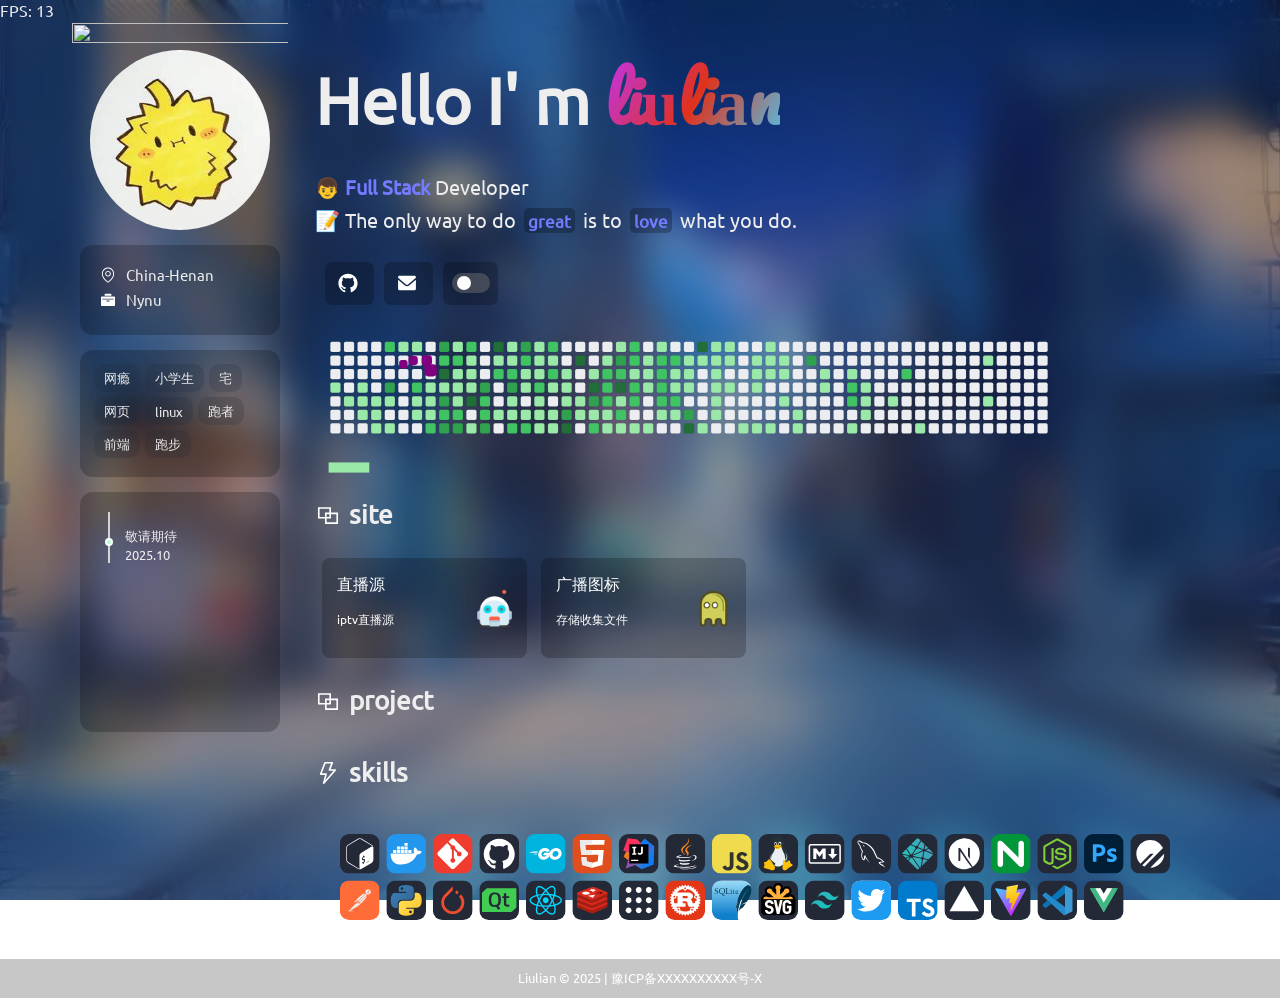
==== commit 3ea5482d: "Add files via upload" ====
--- a/index.html
+++ b/index.html
@@ -1,41 +1,191 @@
-<!doctype html>
-<html lang="zh-CN">
-  <head>
-    <meta charset="UTF-8" />
-    <meta http-equiv="Access-Control-Allow-Origin" content="*" />
-    <!-- <meta http-equiv="Content-Security-Policy" content="upgrade-insecure-requests"> -->
-    <meta name="viewport" content="width=device-width, initial-scale=1.0" />
-    <link rel="icon" href="/images/icon/favicon.ico" />
-    <link rel="apple-touch-icon" href="/images/logo/apple-touch-icon.png" />
-    <link rel="bookmark" href="/images/logo/apple-touch-icon.png" />
-    <link rel="apple-touch-icon-precomposed" sizes="200x200" href="/images/logo/apple-touch-icon.png" />
-    <meta name="description" content="一个默默无闻的主页" />
-    <meta name="keywords" content="榴莲,个人主页" />
-    <meta name="author" content="榴莲" />
-    <meta name="theme-color" content="#424242" />
-    <title>榴莲の主页</title>
-    <!-- HarmonyOS Sans -->
-    <!-- 本站 CDN 已开启防盗链，非本站域名不可访问，请更改链接为下方内容，否则自定义字体将失效 -->
-    <link rel="stylesheet" href="https://s1.hdslb.com/bfs/static/jinkela/long/font/regular.css" />
-    <!-- <link rel="stylesheet" href="https://cdn.imsyy.top/gh/imsyy/file/font/HarmonyOS_Sans/regular.min.css" /> -->
-    <!-- IE Out -->
-    <script>
-      if (/*@cc_on!@*/ false || (!!window.MSInputMethodContext && !!document.documentMode))
-        window.location.href =
-          'https://support.dmeng.net/upgrade-your-browser.html?referrer=' +
-          encodeURIComponent(window.location.href);
-    </script>
-    <script type="module" crossorigin src="/assets/index-5841d930.js"></script>
-    <link rel="stylesheet" href="/assets/index-5d07723f.css">
-  <link rel="manifest" href="/manifest.webmanifest"><script id="vite-plugin-pwa:register-sw" src="/registerSW.js"></script></head>
+<!DOCTYPE html>
+<html class="52liulian.com">
 
-  <body>
-    <!-- 主体内容 -->
-    <div id="app"></div>
-    <!-- noscript -->
-    <noscript>
-      <div style="text-align: center">请开启 JavaScript</div>
-    </noscript>
-    
-  </body>
+<head class="52liulian.com">
+
+	<meta charset="utf-8">
+	<meta http-equiv="X-UA-Compatible" content="IE=edge">
+	<title>52liulian</title>
+	<link rel="icon" href="./static/img/favicon.ico">
+	<meta name="description" content="整天半吊子和不学无术的坏孩子,梦想成为庄稼地里的读书人.....">
+	<meta name="keywords" content="吾爱榴莲,52liulian">
+	<meta name="viewport" content="width=device-width, initial-scale=1.0, maximum-scale=1.0, user-scalable=no">
+	<link rel="stylesheet" href="./static/css/style.css">
+	<link rel="stylesheet" href="./static/css/root.css">
+
+</head>
+
+<body>
+	<div id="zyyo-loading">
+		<div id="zyyo-loading-center">
+		</div>
+	</div>
+	<div class="zyyo-filter"></div>
+
+	<div class="zyyo-main">
+		<div class="zyyo-left">
+			<div class="logo" style="background-image: url(./static/img/logo.png);">
+				<img style="position: absolute;top:-15%;left:-10%;width: 120%; aspect-ratio: 1/1;"
+					src="./static/img/logokuang.png">
+			</div>
+			<div class="left-div left-des">
+				<div class="left-des-item"><svg t="1705773709627" class="icon" viewBox="0 0 1024 1024" version="1.1" xmlns="http://www.w3.org/2000/svg" p-id="1478"><path d="M512 249.976471c-99.388235 0-180.705882 81.317647-180.705882 180.705882s81.317647 180.705882 180.705882 180.705882 180.705882-81.317647 180.705882-180.705882-81.317647-180.705882-180.705882-180.705882z m0 301.17647c-66.258824 0-120.470588-54.211765-120.470588-120.470588s54.211765-120.470588 120.470588-120.470588 120.470588 54.211765 120.470588 120.470588-54.211765 120.470588-120.470588 120.470588z" p-id="1479"></path><path d="M512 39.152941c-216.847059 0-391.529412 174.682353-391.529412 391.529412 0 349.364706 391.529412 572.235294 391.529412 572.235294s391.529412-222.870588 391.529412-572.235294c0-216.847059-174.682353-391.529412-391.529412-391.529412z m0 891.482353C424.658824 873.411765 180.705882 686.682353 180.705882 430.682353c0-183.717647 147.576471-331.294118 331.294118-331.294118s331.294118 147.576471 331.294118 331.294118c0 256-243.952941 442.729412-331.294118 499.952941z" p-id="1480"></path></svg>China-Henan
+				</div>
+				<div class="left-des-item"><svg t="1705773906032" class="icon" viewBox="0 0 1024 1024" version="1.1" xmlns="http://www.w3.org/2000/svg" p-id="2474"><path d="M729.6 234.666667H294.4V157.866667a51.2 51.2 0 0 1 51.2-51.2h332.8a51.2 51.2 0 0 1 51.2 51.2v76.8z m179.2 51.2a51.2 51.2 0 0 1 51.2 51.2v512a51.2 51.2 0 0 1-51.2 51.2H115.2a51.2 51.2 0 0 1-51.2-51.2v-512a51.2 51.2 0 0 1 51.2-51.2h793.557333z m-768 172.032c0 16.384 13.312 29.696 29.696 29.696h683.008a29.696 29.696 0 1 0 0-59.392H170.410667a29.696 29.696 0 0 0-29.696 29.696z m252.416 118.784c0 16.384 13.312 29.696 29.696 29.696h178.176a29.696 29.696 0 1 0 0-59.392H422.912a29.738667 29.738667 0 0 0-29.696 29.696z" p-id="2475"></path></svg>Nynu</div>
+			</div>
+			<div class="left-div left-tag">
+				<div class="left-tag-item">网瘾
+				</div>
+				<div class="left-tag-item">小学生
+				</div>
+				<div class="left-tag-item">宅
+				</div>
+				<div class="left-tag-item">网页
+				</div>
+				<div class="left-tag-item">linux
+				</div>
+				<div class="left-tag-item">跑者
+				</div>
+				<div class="left-tag-item">前端
+				</div>
+				<div class="left-tag-item">跑步</div>
+			</div>
+			<div class="left-div left-time">
+				<ul id="line">
+					<li>
+						<div class="focus"></div>
+						<div>敬请期待
+						</div>
+						<div>2025.10</div>
+					</li>
+				</ul>
+			</div>
+		</div>
+		<div class="zyyo-right">
+			<header>
+				<div class="index-logo" style="background-image: url(./static/img/logo.png);">
+					<img style="position: absolute;top:-15%;left:-10%;width: 120%; aspect-ratio: 1/1;"
+						src="./static/img/logokuang.png">
+				</div>
+				<div class="welcome">
+					Hello I' m <span class="gradientText">
+						liulian </span>
+				</div>
+				<div class="description">👦 <span class="purpleText">Full Stack</span> Developer
+				</div>
+				<div class="description">📝 The only way to do <span class="purpleText textBackground">great</span> is
+					to <span class="purpleText textBackground">love</span> what you do. </div>
+
+				<div class="iconContainer">
+					<a class="iconItem" onclick="" href="https://github.com/52liulian">
+						<svg t="1704870335945" class="icon" viewBox="0 0 1024 1024" version="1.1" xmlns="http://www.w3.org/2000/svg" p-id="2487">
+                            <path d="M511.6 76.3C264.3 76.2 64 276.4 64 523.5 64 718.9 189.3 885 363.8 946c23.5 5.9 19.9-10.8 19.9-22.2v-77.5c-135.7 15.9-141.2-73.9-150.3-88.9C215 726 171.5 718 184.5 703c30.9-15.9 62.4 4 98.9 57.9 26.4 39.1 77.9 32.5 104 26 5.7-23.5 17.9-44.5 34.7-60.8-140.6-25.2-199.2-111-199.2-213 0-49.5 16.3-95 48.3-131.7-20.4-60.5 1.9-112.3 4.9-120 58.1-5.2 118.5 41.6 123.2 45.3 33-8.9 70.7-13.6 112.9-13.6 42.4 0 80.2 4.9 113.5 13.9 11.3-8.6 67.3-48.8 121.3-43.9 2.9 7.7 24.7 58.3 5.5 118 32.4 36.8 48.9 82.7 48.9 132.3 0 102.2-59 188.1-200 212.9 23.5 23.2 38.1 55.4 38.1 91v112.5c0.8 9 0 17.9 15 17.9 177.1-59.7 304.6-227 304.6-424.1 0-247.2-200.4-447.3-447.5-447.3z"  p-id="2488"></path>
+                        </svg>
+						<div class="iconTip">Github</div>
+					</a><a class="iconItem" onclick="" href="mailto:52liulian@126.com">
+						<svg t="1704870588438" class="icon" viewBox="0 0 1024 1024" version="1.1" xmlns="http://www.w3.org/2000/svg" p-id="3174" >
+                            <path d="M926.47619 355.644952V780.190476a73.142857 73.142857 0 0 1-73.142857 73.142857H170.666667a73.142857 73.142857 0 0 1-73.142857-73.142857V355.644952l304.103619 257.828572a170.666667 170.666667 0 0 0 220.745142 0L926.47619 355.644952zM853.333333 170.666667a74.044952 74.044952 0 0 1 26.087619 4.778666 72.704 72.704 0 0 1 30.622477 22.186667 73.508571 73.508571 0 0 1 10.678857 17.67619c3.169524 7.509333 5.12 15.652571 5.607619 24.210286L926.47619 243.809524v24.380952L559.469714 581.241905a73.142857 73.142857 0 0 1-91.306666 2.901333l-3.632762-2.925714L97.52381 268.190476v-24.380952a72.899048 72.899048 0 0 1 40.155428-65.292191A72.97219 72.97219 0 0 1 170.666667 170.666667h682.666666z"  p-id="3175"></path>
+                        </svg>
+						<div class="iconTip">Mail</div>
+					</a>  <a class="switch" href="javascript:void(0)">
+						<div class="onoffswitch">
+							<input type="checkbox" name="onoffswitch" class="onoffswitch-checkbox" id="myonoffswitch"
+								checked>
+							<label class="onoffswitch-label" for="myonoffswitch">
+								<span class="onoffswitch-inner"></span>
+								<span class="onoffswitch-switch"></span>
+							</label>
+						</div>
+					</a>
+				</div>
+
+				<div class="tanChiShe">
+					<img id="tanChiShe" src="./static/svg/snake-Light.svg" alt="">
+				</div>
+			</header>
+			<content>
+				<div class="title"><svg t="1705257422086" class="icon" viewBox="0 0 1024 1024" version="1.1" xmlns="http://www.w3.org/2000/svg" p-id="1891" >
+                        <path d="M629.333333 202.666667v213.333333h277.333334v448h-512v-213.333333h-277.333334v-448h512z m213.333334 277.333333h-213.333334v170.666667h-170.666666v149.333333h384v-320z m-277.333334-213.333333h-384v320h213.333334v-170.666667h170.666666v-149.333333z m0 213.333333h-106.666666v106.666667h106.666666v-106.666667z"  p-id="1892"></path>
+                    </svg>site </div>
+				<div class="projectList"><a class="projectItem a" target="_blank" href="https://52liulian.github.io/iptv-api/">
+						<div class="projectItemLeft">
+							<h1>直播源</h1>
+							<p>iptv直播源</p>
+						</div>
+						<div class="projectItemRight">
+							<img src="./static/img/i1.png" alt="">
+						</div>
+					</a>
+					<a class="projectItem a" target="_blank" href="https://52liulian.github.io/live/">
+						<div class="projectItemLeft">
+							<h1>广播图标</h1>
+							<p>存储收集文件</p>
+						</div>
+						<div class="projectItemRight">
+							<img src="./static/img/i2.png" alt="">
+						</div>
+					</a>
+				</div>
+				<div class="title"><svg t="1705257422086" class="icon" viewBox="0 0 1024 1024" version="1.1" xmlns="http://www.w3.org/2000/svg" p-id="1891" >
+                        <path d="M629.333333 202.666667v213.333333h277.333334v448h-512v-213.333333h-277.333334v-448h512z m213.333334 277.333333h-213.333334v170.666667h-170.666666v149.333333h384v-320z m-277.333334-213.333333h-384v320h213.333334v-170.666667h170.666666v-149.333333z m0 213.333333h-106.666666v106.666667h106.666666v-106.666667z"  p-id="1892"></path>
+                    </svg>project </div>
+				<div class="projectList">
+<!--					<a class="projectItem b" target="_blank" href="https://blog.zyyo.net">
+						<div class="projectItemLeft">
+							<h1>博客</h1>
+							<p>记录摆烂日常</p>
+						</div>
+						<div class="projectItemRight">
+							<img src="./static/img/i1.png" alt="">
+						</div>
+					</a>
+					<a class="projectItem b" target="_blank" href="https://i.zyyo.cc">
+						<div class="projectItemLeft">
+							<h1>云盘</h1>
+							<p>存储收集文件</p>
+						</div>
+						<div class="projectItemRight">
+							<img src="./static/img/i2.png" alt="">
+						</div>
+
+					</a>
+					<a class="projectItem b" target="_blank" href="https://zyyo.cc">
+						<div class="projectItemLeft">
+							<h1>实验室</h1>
+							<p>收集有趣html作品</p>
+						</div>
+						<div class="projectItemRight">
+							<img src="./static/img/i4.png" alt="">
+						</div>
+					</a>-->
+				</div>
+			
+			
+				<div class="title">
+					<svg t="1705257823317" class="icon" viewBox="0 0 1024 1024" version="1.1" xmlns="http://www.w3.org/2000/svg" p-id="7833" >
+                        <path d="M395.765333 586.570667h-171.733333c-22.421333 0-37.888-22.442667-29.909333-43.381334L364.768 95.274667A32 32 0 0 1 394.666667 74.666667h287.957333c22.72 0 38.208 23.018667 29.632 44.064l-99.36 243.882666h187.050667c27.509333 0 42.186667 32.426667 24.042666 53.098667l-458.602666 522.56c-22.293333 25.408-63.626667 3.392-54.976-29.28l85.354666-322.421333zM416.714667 138.666667L270.453333 522.581333h166.869334a32 32 0 0 1 30.933333 40.181334l-61.130667 230.954666 322.176-367.114666H565.312c-22.72 0-38.208-23.018667-29.632-44.064l99.36-243.882667H416.714667z"  p-id="7834"></path>
+                    </svg>
+					skills
+				</div>
+				<div class="skill">
+					<img id="skillPc" src="./static/svg/skillPc.svg" alt="" srcset="">
+					<img id="skillWap" src="./static/svg/skillWap.svg" alt="" srcset="">
+				</div>
+			</content>
+		</div>
+	</div>
+	<footer>
+		Liulian © 2025 |
+		<a href="https://beian.miit.gov.cn/">
+			豫ICP备XXXXXXXXXX号-X </a>
+	</footer> 
+	<div class="tc">
+		<div onclick="" class="tc-main">
+			<img class="tc-img" src="" alt="" srcset="">
+		</div>
+
+	</div>
+</body>
+<script src="./static/js/script.js"> </script>
+
 </html>
--- a/static/css/style.css
+++ b/static/css/style.css
@@ -0,0 +1,878 @@
+@font-face {
+    font-family: "a";
+    /*中文字体*/
+    src: url();
+    font-display: swap;
+}
+
+
+@font-face {
+    font-family: "b";
+
+    src: url(../fonts/Ubuntu-Regular.ttf);
+    font-display: swap;
+}
+
+@font-face {
+    font-family: "title";
+    /*英文字体*/
+    src: url(../fonts/Pacifico-Regular.ttf);
+    font-display: swap;
+}
+
+* {
+    margin: 0;
+    padding: 0;
+    box-sizing: border-box;
+    user-select: none;
+    transition: background-color 0.2s ease;
+}
+
+a:hover,
+a:link,
+a:visited,
+a:active,
+a:focus {
+    text-decoration: none;
+    outline: none;
+    border: none;
+    color: inherit;
+    -webkit-tap-highlight-color: rgba(0, 0, 0, 0);
+}
+
+
+/* 设置滚动条样式 */
+::-webkit-scrollbar {
+    width: 0px;
+}
+
+::-webkit-scrollbar-thumb {
+    background-color: var(--main_text_color, #000000);
+    border-radius: 8px;
+    height: 20%;
+}
+
+::-webkit-scrollbar-track {
+    background-color: var(--main_bg_color, linear-gradient(50deg, #a2d0ff, #ffffff));
+}
+
+
+
+html[data-theme="Dark"] {
+    
+    --main_text_color: #fff;
+    --gradient:linear-gradient(120deg, rgb(133, 62, 255), #f76cc6 30%, rgb(255, 255, 255) 60%);
+    --purple_text_color: #747bff;
+    --text_bg_color: rgb(26, 4, 48);
+    --item_bg_color: rgb(19, 20, 24);
+    --item_hover_color: rgb(19, 23, 27);
+    --item_left_title_color: rgb(255, 255, 255);
+    --item_left_text_color: rgb(142, 142, 142);
+    --footer_text_color: #646464;
+    --left_tag_item: linear-gradient(50deg, #1f2327, #000000);
+    --card_filter: 0px;
+    --back_filter: 0px;
+    --back_filter_color: #000000;
+    --fill:#ffffff;
+}
+
+
+
+
+
+
+body {
+    height: 100%;
+    min-height: 100vh;
+    width: 100%;
+    position: relative;
+    font-family: "b",  "a", sans-serif;
+    background: var(--main_bg_color);
+    background-repeat: no-repeat;
+    background-size: cover;
+    background-position: center;
+    background-attachment: fixed;
+    transition: color 0.1s ease;
+    color: var(--main_text_color);
+
+}
+
+#zyyo-loading {
+    background: radial-gradient(white, #d8eaff);
+    background-size: 100%;
+    background-position: center;
+
+    height: 100%;
+    width: 100%;
+    position: fixed;
+    z-index: 999999;
+    margin-top: 0px;
+    top: 0px;
+    pointer-events: none;
+    opacity: 1;
+    display: flex;
+    justify-content: center;
+    align-items: center;
+}
+
+
+
+#zyyo-loading-center {
+    height: 150px;
+    width: 150px;
+    position: relative;
+    border-radius: 50%;
+    background: #472eff;
+
+    animation: zoom 1s linear infinite;
+}
+
+@keyframes zoom {
+    0% {
+        transform: scale(0);
+        opacity: 1;
+    }
+
+    50% {
+        opacity: 0.5;
+    }
+
+    100% {
+        transform: scale(1);
+        opacity: 0;
+    }
+}
+
+
+
+
+.zyyo-filter {
+    position: fixed;
+    width: 100%;
+    height: 100%;
+    background: var(--back_filter_color);
+    backdrop-filter:  blur(var(--back_filter));
+    -webkit-backdrop-filter: blur(var(--back_filter));
+    z-index: -99999999;
+   
+}
+
+.zyyo-main {
+    width: 100%;
+    margin: 0 auto;
+    transition: transform 0.5s ease;
+    max-width: 1150px;
+    position: relative;
+    display: flex;
+    flex-direction: row;
+}
+
+
+.zyyo-left {
+    overflow-y: scroll;
+    width: 230px;
+    height: 100vh;
+    display: flex;
+    padding: 0 15px;
+    position: sticky;
+    top: 0;
+    left: 0;
+    align-items: center;
+    flex-direction: column;
+}
+
+
+.zyyo-left::-webkit-scrollbar {
+    display: none;
+}
+
+
+.logo {
+    flex-shrink: 0;
+    width: 90%;
+    position: relative;
+    aspect-ratio: 1/1;
+    margin-top: 50px;
+    background-size: cover;
+    border-radius: 50%;
+}
+
+
+
+.left-div {
+    flex-shrink: 0;
+    width: 100%;
+    border-radius: 13px;
+    margin-top: 15px;
+    padding: 20px;
+    backdrop-filter: blur(var(--card_filter));
+    -webkit-backdrop-filter: blur(var(--card_filter));
+    background: var(--item_bg_color);
+}
+
+.left-des {
+    display: flex;
+    flex-direction: column;
+    justify-content: center;
+}
+
+.left-des-item {
+    display: flex;
+    align-items: center;
+    line-height: 20px;
+    font-size: 15px;
+    margin-bottom: 5px;
+    overflow: hidden;
+}
+
+.left-des-item i,.left-des-item svg{
+    width: 16px;
+    height: 16px;
+    fill:var(--fill);
+   font-size: 18px;
+    margin-right: 10px;
+}
+.left-tag {
+    display: flex;
+    flex-direction: row;
+    flex-wrap: wrap;
+    padding: 14px;
+}
+
+.left-tag-item {
+    display: flex;
+    justify-content: center;
+    align-items: center;
+    height: 28px;
+    margin: 0px 5px 5px 0;
+    padding: 10px;
+    font-size: 13px;
+    border-radius: 10px;
+    background: var(--left_tag_item);
+}
+
+#line {
+    width: 100%;
+    height: 200px;
+    font-size: 13px;
+    padding-left: 8px;
+    scroll-snap-type: y mandatory;
+    overflow-y: scroll;
+}
+
+#line li {
+    list-style: none;
+    position: relative;
+    padding: 15px 0px 0px 15px;
+    border-left: 2px solid #d5d5d5;
+    border-radius: 0;
+    scroll-snap-align: end;
+    color: var(--main_text_color);
+}
+
+
+
+.focus {
+    width: 8px;
+    height: 8px;
+    border-radius: 22px;
+    background-color: rgb(255 255 255);
+    border: 2px solid #fff;
+    position: absolute;
+    left: -5px;
+    top: 50%;
+}
+
+#line li:first-child .focus:first-child {
+    background-color: #aaffcd;
+    animation: focus 1.8s ease infinite;
+}
+
+#line::-webkit-scrollbar {
+    display: none;
+}
+
+
+
+.zyyo-right {
+    width: calc(100% - 230px);
+    display: flex;
+    padding: 20px;
+  position: relative;
+    padding-bottom: 50px;
+    flex-direction: column;
+}
+.welcome {
+
+    font-size: 65px;
+    font-weight: 800;
+    margin: 20px 0;
+}
+
+.index-logo {
+    flex-shrink: 0;
+    width: 40%;
+    margin-top: 30px;
+    position: relative;
+    max-width: 200px;
+    aspect-ratio: 1/1;
+    background-size: cover;
+    border-radius: 50%;
+    border: 0.5px solid #ffffff;
+}
+.description {
+
+    font-size: 20px;
+    margin-top: 7px;
+}
+
+
+
+.gradientText {
+
+    -webkit-background-clip: text;
+    -webkit-text-fill-color: transparent;
+    background-size: 200%;
+    background-position: 0%;
+    font-family: "title";
+    animation: backgroundSizeAnimation 10s ease-in-out infinite;
+      background-image:  var(--gradient);
+}
+
+@keyframes backgroundSizeAnimation {
+    0% {
+        background-position: 100%;
+    }
+
+    25% {
+        background-position: 50%;
+    }
+
+    50% {
+        background-position: 0%;
+    }
+
+    75% {
+        background-position: 50%;
+    }
+
+    100% {
+        background-position: 100%;
+    }
+
+}
+
+.purpleText {
+    color: var(--purple_text_color);
+    font-weight: 800;
+}
+
+.textBackground {
+    font-weight: 800;
+    background: var(--text_bg_color);
+    border-radius: 5px;
+    font-size: 17px;
+    margin: 0 3px;
+    padding: 2px 4px;
+}
+
+.iconContainer {
+    width: 100%;
+    height: 60px;
+    display: flex;
+    align-items: center;
+    overflow-x: scroll;
+    margin-top: 20px;
+
+}
+
+.iconContainer::-webkit-scrollbar {
+    display: none;
+}
+
+
+
+.iconItem {
+    width: 49px;
+    height: 43px;
+    box-sizing: border-box;
+    border-radius: 7px;
+    display: flex;
+    margin-left: 10px;
+
+    backdrop-filter: blur(var(--card_filter));
+    -webkit-backdrop-filter: blur(var(--card_filter));
+    background: var(--item_bg_color);
+    align-items: center;
+    justify-content: center;
+    transition: width 0.3s ease, opacity 0.3s ease, transform 0.3s ease;
+    flex-shrink: 0;
+}
+.iconItem i,.iconItem svg{
+    width: 22px;
+    height: 22px;
+    fill:var(--fill);
+    font-size: 22px;
+     margin-right: 3px;
+}
+.switch {
+    width: 55px;
+    height: 43px;
+    box-sizing: border-box;
+    border-radius: 7px;
+    display: flex;
+    margin-left: 10px;
+    backdrop-filter: blur(var(--card_filter));-webkit-backdrop-filter: blur(var(--card_filter));
+    background: var(--item_bg_color);
+
+    align-items: center;
+    justify-content: center;
+    transition: width 1s ease, opacity 1s ease, transform 1s ease;
+    flex-shrink: 0;
+}
+
+.iconTip {
+    white-space: nowrap;
+    display: none;
+}
+
+
+
+
+
+.iconItem:hover {
+    width: 95px;
+    transform: translateY(-2px);
+    background: var(--item_hover_color);
+}
+
+
+.iconItem:hover .iconTip {
+    display: block;
+}
+
+.switch:hover {
+    width: 55px;
+    /* transform: translateY(-2px); */
+    background: var(--item_hover_color);
+}
+
+.tanChiShe {
+    width: 85%;
+}
+
+.tanChiShe img {
+    width: 100%;
+    height: 100%;
+    object-fit: cover;
+}
+
+.title {
+    display: flex;
+    align-items: center;
+    font-size: 26px;
+    font-weight: 800;
+    margin: 20px 0;
+    transition: transform 0.4s ease;
+}
+.title i ,.title svg{
+    margin-right: 8px;
+    height: 26px;
+    width: 26px;
+   fill:var(--fill);
+}
+.title:hover {
+    transform: translateY(-5px);
+}
+
+.projectList {
+    display: flex;
+    flex-wrap: wrap;
+}
+
+.projectItem {
+    margin: 7px;
+    display: flex;
+    background-color: var(--item_bg_color);
+    border-radius: 8px;
+    padding: 15px;
+    height: 95px;
+    width: calc(25% - 15px);
+    backdrop-filter: blur(var(--card_filter));-webkit-backdrop-filter: blur(var(--card_filter));
+    -webkit-backdrop-filter: blur(var(--card_filter));-webkit-backdrop-filter: blur(var(--card_filter));
+    transition: opacity 0.3s ease, background-color 0.3s ease, border 0.3s ease, transform 0.2s ease;
+
+
+}
+
+.projectItem {
+    display: flex;
+    background-color: var(--item_bg_color);
+    border-radius: 8px;
+    padding: 15px;
+    height: 100px;
+    width: calc(25% - 15px);
+    backdrop-filter: blur(var(--card_filter));-webkit-backdrop-filter: blur(var(--card_filter));
+    transition: opacity 0.5s ease, background-color 0.2s ease, border 0.2s ease, transform 0.3s ease;
+
+}
+
+
+.projectItem:hover {
+    box-shadow: 0 8px 16px -4px #2c2d300c;
+    transform: translateY(-2px);
+
+}
+
+.projectItem.pressed {
+    transform: scale(0.9);
+    /* 缩小到原来的0.9倍 */
+    background-color: var(--item_hover_color);
+}
+
+.projectItem:hover .projectItemLeft {
+    width: 100%;
+}
+
+.projectItem:hover .projectItemRight {
+    width: 0%;
+}
+
+.projectItem:hover .projectItemRight img {
+    transform: rotate(40deg);
+}
+
+.projectItem:hover h1 {
+    font-size: 18px;
+}
+
+.projectItemLeft p {
+    font-size: 12px;
+    margin-top: 15px;
+    color: var(--item_left_text_color);
+}
+
+
+.projectItemLeft h1 {
+    font-weight: normal;
+    font-size: 16px;
+    margin: 0px;
+
+    transition: font-size 0.4s ease;
+    color: var(--item_left_title_color);
+}
+
+.projectItemLeft {
+    transition: width 0.4s ease;
+    height: 100%;
+    width: 80%;
+}
+
+
+.projectItemRight {
+    overflow: hidden;
+    transition: width 0.4s ease;
+    display: flex;
+    justify-content: center;
+    align-items: center;
+    width: 20%;
+    height: 100%;
+}
+
+.projectItemRight img {
+
+    height: 39px;
+    width: 39px;
+
+}
+
+.skill {
+    padding: 25px;
+    width: 100%;
+}
+
+.skill img {
+    width: 100%;
+    height: 100%;
+    object-fit: cover;
+}
+
+.skill #skillWap {
+    display: none;
+}
+
+footer {
+    position: absolute;
+    padding: 10px;
+    text-align: center;
+    width: 100%;
+    backdrop-filter: blur(var(--card_filter));
+    -webkit-backdrop-filter: blur(var(--card_filter));
+    background: var(--item_bg_color);
+    color: var(--footer_text_color);
+    font-size: 13px;
+    bottom: 0;
+}
+
+@media (min-width: 800px) {
+
+    .index-logo {
+        display: none;
+    }
+}
+
+@media (max-width: 1150px) {
+    .a {
+        width: calc(50% - 20px);
+    }
+.projectItem{
+    margin: 10px;
+}
+    .b {
+
+        width: calc(50% - 20px);
+
+
+    }
+}
+
+@media (max-width: 800px) {
+    .zyyo-left {
+        display: none;
+    }
+
+    .a .projectItemRight {
+        display: none;
+
+    }
+
+    .a .projectItemRight img {
+        display: none;
+
+    }
+
+    .a .projectItemLeft {
+        width: 100%;
+    }
+
+    .a {
+
+        width: calc(50% - 18px);
+  margin: 9px;
+
+    }
+
+    .b {
+        height: 110px;
+        margin: 8px 15px;
+        width: calc(100% - 30px);
+    }
+
+
+
+    .zyyo-right {
+        width: 100%;
+    }
+
+    .tanChiShe {
+        width: 100%;
+    }
+
+    .description {
+        font-size: 4vw;
+    }
+
+    .welcome {
+        font-size: 10vw;
+        margin: 2vw 0;
+
+    }
+    .iconContainer {
+  
+     margin-top: 4vw;
+
+}
+.projectItem{
+    padding: 10px;
+}
+    .projectItemLeft p {
+        font-size: 13px;
+    }
+
+    .projectItemLeft h1 {
+
+        font-size: 18px;
+    }
+
+    .projectItem:hover h1 {
+
+        font-size: 20px;
+
+    }
+
+    .skill #skillWap {
+        display: block;
+    }
+
+    .skill #skillPc {
+        display: none;
+    }
+
+
+
+
+
+
+
+
+
+
+
+
+
+}
+
+
+
+
+
+.tc {
+    position: fixed;
+   
+    display: flex;
+    visibility: hidden;
+    width: 100vw;
+    height: 100vh;
+    backdrop-filter: blur(10px);
+    -webkit-backdrop-filter: blur(10px);
+    background: rgba(20, 20, 20, 0.5);
+    z-index: 99999;
+    align-items: center;
+    top: 0;
+    justify-content: center;
+    flex-direction: column;
+}
+
+.tc-main {
+    z-index: 100000;
+    
+    width: 80%;
+    max-width: 300px;
+    min-height: 200px;
+    background-color: #ffffff;
+    border-radius: 15px;
+
+    display: flex;
+    transition: transform 0.2s linear;
+    align-items: center;
+    justify-content: center;
+    overflow: hidden;
+    transform: translateY(30%) scale(0.5);
+
+}
+
+.tc-img {
+    width: 100%;
+    height: 100%;
+}
+
+.tc.active {
+    visibility: visible;
+}
+
+.tc-main.active {
+
+    transform: translateY(0) scale(1);
+
+}
+
+
+
+
+
+
+
+
+
+.onoffswitch {
+    position: relative;
+    width: 38px;
+    height: 20px;
+    -webkit-user-select: none;
+    -moz-user-select: none;
+    -ms-user-select: none;
+}
+
+.onoffswitch-checkbox {
+    display: none;
+}
+
+.onoffswitch-label {
+    display: block;
+    overflow: hidden;
+    cursor: pointer;
+    height: 100%;
+    border-radius: 50px;
+}
+
+.onoffswitch-inner {
+    display: flex;
+    justify-content: center;
+    align-items: center;
+    width: 200%;
+    height: 100%;
+    margin-left: -100%;
+    transition: margin 0.2s ease-in 0s;
+}
+
+.onoffswitch-inner:before,
+.onoffswitch-inner:after {
+    display: flex;
+    justify-content: center;
+    align-items: center;
+    float: left;
+    width: 50%;
+    height: 100%;
+    padding: 0;
+    font-size: 12px;
+    color: white;
+    font-family: Trebuchet, Arial, sans-serif;
+    font-weight: bold;
+    box-sizing: border-box;
+}
+
+.onoffswitch-inner:before {
+    content: "";
+    background-color: rgb(110 110 110 / 50%);
+    color: #FFFFFF;
+    text-align: left;
+}
+
+.onoffswitch-inner:after {
+    content: "";
+    background-color: #272727;
+    color: #FAFAFA;
+    text-align: right;
+}
+
+.onoffswitch-switch {
+    display: block;
+    height: 70%;
+    aspect-ratio: 1/1;
+    background: #FFFFFF;
+    position: absolute;
+    top: 12.5%;
+    bottom: 12.5%;
+    right: 5px;
+
+    border-radius: 20px;
+    transition: right 0.2s ease-in 0s;
+}
+
+.onoffswitch-checkbox:checked+.onoffswitch-label .onoffswitch-inner {
+    margin-left: 0;
+}
+
+.onoffswitch-checkbox:checked+.onoffswitch-label .onoffswitch-switch {
+    right: 50%;
+}
--- a/static/css/root.css
+++ b/static/css/root.css
@@ -0,0 +1,150 @@
+/*
+--svgcolor svg图标的颜色
+--main-bg-color主页背景
+--main-text-color文本颜色
+--gradient标题渐变颜色
+
+--purple-text-color描述紫色文本颜色
+--text-bg-color描述紫色文本背景颜色
+--item-bg-color项目背景颜色
+--item-hover-color项目鼠标移入颜色
+--item-left-title-color项目标题颜色
+--item-left-text-color项目描述颜色
+--footer-text-color底部文本颜色
+--left-tag-item左侧标签颜色
+--card-filter卡片模糊的数值
+--back-filter背景模糊的数值
+--back-filter-color全局阴影遮罩
+
+*/
+/*卡片模糊的数值非常吃性能,背景模糊的数值可以模糊也可以不模糊
+
+0为不模糊,数值越大模糊程度越高
+
+这两个任选其一进行模糊
+
+一个有数字另一个建议为0
+
+
+内置4套白天主题修改办法
+
+
+
+每套主题的结构都为html{
+    
+}
+
+只有最下面的会生效,也就是将你要设置的主题剪切到最下面
+*/
+
+
+
+
+
+
+
+
+/*非常吃性能,低配手机会卡顿*/
+/*卡片模糊背景＋黑色透明卡片+白色svg**/
+html {
+    --name: 主题1;
+    --main_bg_color: url(../img/background.jpg);
+    --main_text_color: #eeeeee;
+    --gradient: linear-gradient(120deg, #bd34fe, #e0321b 30%, #41d1ff 60%);
+    --purple_text_color: #747bff;
+    --text_bg_color: #00000040;
+    --item_bg_color: #00000038;
+    --item_hover_color: #33333338;
+    --item_left_title_color: #ffffff;
+    --item_left_text_color: #ffffff;
+    --footer_text_color: #ffffff;
+    --left_tag_item: rgb(27 42 57 / 20%);
+    --card_filter: 15px;
+    --back_filter: 0px;
+    --back_filter_color: #00000030;
+     --fill:#ffffff;
+}
+
+html {
+
+    /*图片模糊背景＋白色透明卡片+黑色svg*/
+    --name: 主题2;
+    --main_bg_color: url(../img/background.jpg);
+    --main_text_color: #000000;
+    --gradient: linear-gradient(120deg, #bd34fe, #e0321b 30%, #41d1ff 60%);
+    --purple_text_color: #747bff;
+    --text_bg_color: rgb(121 163 231);
+    --item_bg_color: rgba(249, 250, 251, 0.42);
+    --item_hover_color: rgba(244, 245, 246, 0.8);
+    --item_left_title_color: #000000;
+    --item_left_text_color: #494949;
+    --footer_text_color: #ffffff;
+    --left_tag_item: #c7e1fa;
+    --card_filter: 0px;
+    --back_filter: 20px;
+    --back_filter_color: #00000030;
+     --fill:#000000;
+}
+
+html {
+    /*蓝色渐变+黑色svg**/
+
+    --name: 主题3;
+    --main_bg_color: linear-gradient(50deg, #a2d1ff, #ffffff);
+    --main_text_color: #000000;
+    --gradient: linear-gradient(120deg, #bd34fe, #e0321b 30%, #41d1ff 60%);
+    --purple_text_color: #747bff;
+    --text_bg_color: rgb(196 217 251);
+    --item_bg_color: rgba(249, 250, 251, 0.5);
+    --item_hover_color: rgba(244, 245, 246, 0.8);
+    --item_left_title_color: #000000;
+    --item_left_text_color: #494949;
+    --footer_text_color: #222222;
+    --left_tag_item: linear-gradient(50deg, #a2d1ff, #ffffff);
+    --card_filter: 0px;
+    --back_filter: 0px;
+    --back_filter_color: #00000000;
+     --fill:#000000;
+}
+
+
+
+html {
+    /*白色简约+黑色svg**/
+    --name: 主题4;
+    --main_bg_color: #ffffff;
+    --main_text_color: #000000;
+    --gradient: linear-gradient(120deg, #bd34fe, #e0321b 30%, #41d1ff 60%);
+    --purple_text_color: #747bff;
+    --text_bg_color: rgb(240 243 247);
+    --item_bg_color: rgb(247 247 247);
+    --item_hover_color: rgba(244, 245, 246, 0.5);
+    --item_left_title_color: #000000;
+    --item_left_text_color: #494949;
+    --footer_text_color: #222222;
+    --left_tag_item: #ffffff;
+    --card_filter: 0px;
+    --back_filter: 0px;
+    --back_filter_color: #00000000;
+     --fill:#000000;
+}
+
+html {
+    /*图片模糊背景＋黑色透明卡片+白色svg**/
+    --name: 主题5;
+    --main_bg_color: url(../img/background.jpg);
+    --main_text_color: #eeeeee;
+    --gradient: linear-gradient(120deg, #bd34fe, #e0321b 30%, #41d1ff 60%);
+    --purple_text_color: #747bff;
+    --text_bg_color: #00000040;
+    --item_bg_color: #00000038;
+    --item_hover_color: #33333338;
+    --item_left_title_color: #ffffff;
+    --item_left_text_color: #ffffff;
+    --footer_text_color: #ffffff;
+    --left_tag_item: rgb(27 42 57 / 20%);
+    --card_filter: 0px;
+    --back_filter: 19px;
+    --back_filter_color: #00000030;
+    --fill:#ffffff;
+}
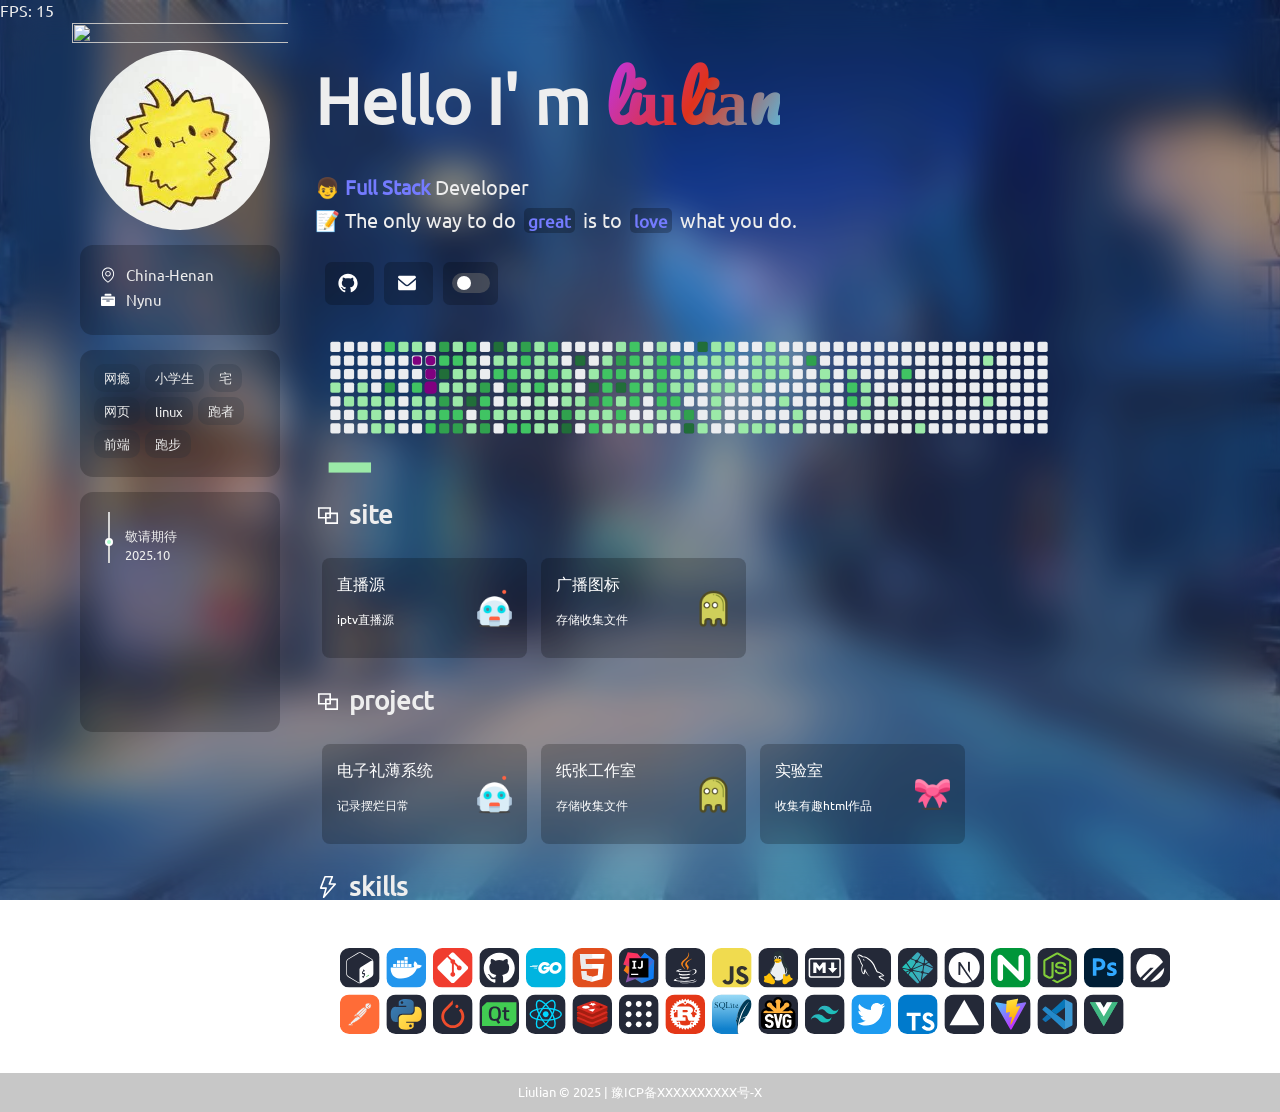
==== commit e734dab6: "Update index.html" ====
--- a/index.html
+++ b/index.html
@@ -130,18 +130,18 @@
                         <path d="M629.333333 202.666667v213.333333h277.333334v448h-512v-213.333333h-277.333334v-448h512z m213.333334 277.333333h-213.333334v170.666667h-170.666666v149.333333h384v-320z m-277.333334-213.333333h-384v320h213.333334v-170.666667h170.666666v-149.333333z m0 213.333333h-106.666666v106.666667h106.666666v-106.666667z"  p-id="1892"></path>
                     </svg>project </div>
 				<div class="projectList">
-<!--					<a class="projectItem b" target="_blank" href="https://blog.zyyo.net">
+					<a class="projectItem b" target="_blank" href="https://52liulian.github.io/gift-book">
 						<div class="projectItemLeft">
-							<h1>博客</h1>
+							<h1>电子礼薄系统</h1>
 							<p>记录摆烂日常</p>
 						</div>
 						<div class="projectItemRight">
 							<img src="./static/img/i1.png" alt="">
 						</div>
 					</a>
-					<a class="projectItem b" target="_blank" href="https://i.zyyo.cc">
+					<a class="projectItem b" target="_blank" href="https://52liulian.github.io/PaperStudio">
 						<div class="projectItemLeft">
-							<h1>云盘</h1>
+							<h1>纸张工作室</h1>
 							<p>存储收集文件</p>
 						</div>
 						<div class="projectItemRight">
@@ -157,7 +157,7 @@
 						<div class="projectItemRight">
 							<img src="./static/img/i4.png" alt="">
 						</div>
-					</a>-->
+					</a>
 				</div>
 			
 			
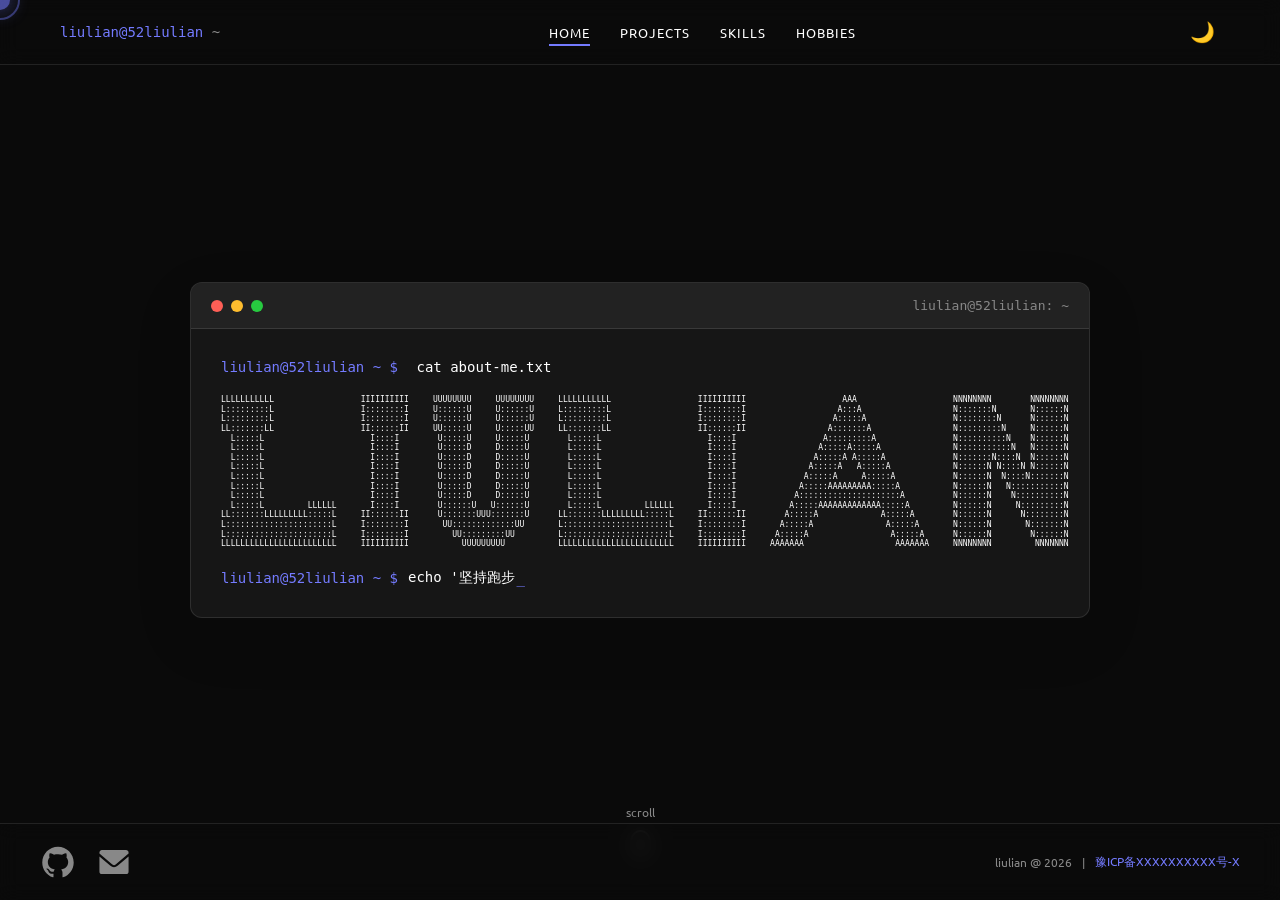
==== commit afc870e8: "refactor: 重构项目为纯静态个人主页，移除PHP后台与Docker配置 - 删除所有静态图片资源、Dockerfile和docker-compose配置 - 重构CSS变量系统，新增明暗主题切" ====
--- a/index.html
+++ b/index.html
@@ -1,191 +1,282 @@
 <!DOCTYPE html>
-<html class="52liulian.com">
-
-<head class="52liulian.com">
-
-	<meta charset="utf-8">
-	<meta http-equiv="X-UA-Compatible" content="IE=edge">
-	<title>52liulian</title>
-	<link rel="icon" href="./static/img/favicon.ico">
-	<meta name="description" content="整天半吊子和不学无术的坏孩子,梦想成为庄稼地里的读书人.....">
-	<meta name="keywords" content="吾爱榴莲,52liulian">
-	<meta name="viewport" content="width=device-width, initial-scale=1.0, maximum-scale=1.0, user-scalable=no">
-	<link rel="stylesheet" href="./static/css/style.css">
-	<link rel="stylesheet" href="./static/css/root.css">
-
+<html lang="zh-CN">
+<head>
+    <meta charset="utf-8">
+    <meta http-equiv="X-UA-Compatible" content="IE=edge">
+    <title>liulian@52liulian ~</title>
+    <link rel="icon" href="./static/img/favicon.ico">
+    <meta name="description" content="教育工作者 · 兼职开发者 · 跑者 · 摄影爱好者">
+    <meta name="keywords" content="52liulian,个人主页,developer,runner,photographer">
+    <meta name="viewport" content="width=device-width, initial-scale=1.0, maximum-scale=1.0, user-scalable=no">
+    <link rel="stylesheet" href="./static/css/style.css">
 </head>
-
 <body>
-	<div id="zyyo-loading">
-		<div id="zyyo-loading-center">
-		</div>
-	</div>
-	<div class="zyyo-filter"></div>
-
-	<div class="zyyo-main">
-		<div class="zyyo-left">
-			<div class="logo" style="background-image: url(./static/img/logo.png);">
-				<img style="position: absolute;top:-15%;left:-10%;width: 120%; aspect-ratio: 1/1;"
-					src="./static/img/logokuang.png">
-			</div>
-			<div class="left-div left-des">
-				<div class="left-des-item"><svg t="1705773709627" class="icon" viewBox="0 0 1024 1024" version="1.1" xmlns="http://www.w3.org/2000/svg" p-id="1478"><path d="M512 249.976471c-99.388235 0-180.705882 81.317647-180.705882 180.705882s81.317647 180.705882 180.705882 180.705882 180.705882-81.317647 180.705882-180.705882-81.317647-180.705882-180.705882-180.705882z m0 301.17647c-66.258824 0-120.470588-54.211765-120.470588-120.470588s54.211765-120.470588 120.470588-120.470588 120.470588 54.211765 120.470588 120.470588-54.211765 120.470588-120.470588 120.470588z" p-id="1479"></path><path d="M512 39.152941c-216.847059 0-391.529412 174.682353-391.529412 391.529412 0 349.364706 391.529412 572.235294 391.529412 572.235294s391.529412-222.870588 391.529412-572.235294c0-216.847059-174.682353-391.529412-391.529412-391.529412z m0 891.482353C424.658824 873.411765 180.705882 686.682353 180.705882 430.682353c0-183.717647 147.576471-331.294118 331.294118-331.294118s331.294118 147.576471 331.294118 331.294118c0 256-243.952941 442.729412-331.294118 499.952941z" p-id="1480"></path></svg>China-Henan
-				</div>
-				<div class="left-des-item"><svg t="1705773906032" class="icon" viewBox="0 0 1024 1024" version="1.1" xmlns="http://www.w3.org/2000/svg" p-id="2474"><path d="M729.6 234.666667H294.4V157.866667a51.2 51.2 0 0 1 51.2-51.2h332.8a51.2 51.2 0 0 1 51.2 51.2v76.8z m179.2 51.2a51.2 51.2 0 0 1 51.2 51.2v512a51.2 51.2 0 0 1-51.2 51.2H115.2a51.2 51.2 0 0 1-51.2-51.2v-512a51.2 51.2 0 0 1 51.2-51.2h793.557333z m-768 172.032c0 16.384 13.312 29.696 29.696 29.696h683.008a29.696 29.696 0 1 0 0-59.392H170.410667a29.696 29.696 0 0 0-29.696 29.696z m252.416 118.784c0 16.384 13.312 29.696 29.696 29.696h178.176a29.696 29.696 0 1 0 0-59.392H422.912a29.738667 29.738667 0 0 0-29.696 29.696z" p-id="2475"></path></svg>Nynu</div>
-			</div>
-			<div class="left-div left-tag">
-				<div class="left-tag-item">网瘾
-				</div>
-				<div class="left-tag-item">小学生
-				</div>
-				<div class="left-tag-item">宅
-				</div>
-				<div class="left-tag-item">网页
-				</div>
-				<div class="left-tag-item">linux
-				</div>
-				<div class="left-tag-item">跑者
-				</div>
-				<div class="left-tag-item">前端
-				</div>
-				<div class="left-tag-item">跑步</div>
-			</div>
-			<div class="left-div left-time">
-				<ul id="line">
-					<li>
-						<div class="focus"></div>
-						<div>敬请期待
-						</div>
-						<div>2025.10</div>
-					</li>
-				</ul>
-			</div>
-		</div>
-		<div class="zyyo-right">
-			<header>
-				<div class="index-logo" style="background-image: url(./static/img/logo.png);">
-					<img style="position: absolute;top:-15%;left:-10%;width: 120%; aspect-ratio: 1/1;"
-						src="./static/img/logokuang.png">
-				</div>
-				<div class="welcome">
-					Hello I' m <span class="gradientText">
-						liulian </span>
-				</div>
-				<div class="description">👦 <span class="purpleText">Full Stack</span> Developer
-				</div>
-				<div class="description">📝 The only way to do <span class="purpleText textBackground">great</span> is
-					to <span class="purpleText textBackground">love</span> what you do. </div>
-
-				<div class="iconContainer">
-					<a class="iconItem" onclick="" href="https://github.com/52liulian">
-						<svg t="1704870335945" class="icon" viewBox="0 0 1024 1024" version="1.1" xmlns="http://www.w3.org/2000/svg" p-id="2487">
-                            <path d="M511.6 76.3C264.3 76.2 64 276.4 64 523.5 64 718.9 189.3 885 363.8 946c23.5 5.9 19.9-10.8 19.9-22.2v-77.5c-135.7 15.9-141.2-73.9-150.3-88.9C215 726 171.5 718 184.5 703c30.9-15.9 62.4 4 98.9 57.9 26.4 39.1 77.9 32.5 104 26 5.7-23.5 17.9-44.5 34.7-60.8-140.6-25.2-199.2-111-199.2-213 0-49.5 16.3-95 48.3-131.7-20.4-60.5 1.9-112.3 4.9-120 58.1-5.2 118.5 41.6 123.2 45.3 33-8.9 70.7-13.6 112.9-13.6 42.4 0 80.2 4.9 113.5 13.9 11.3-8.6 67.3-48.8 121.3-43.9 2.9 7.7 24.7 58.3 5.5 118 32.4 36.8 48.9 82.7 48.9 132.3 0 102.2-59 188.1-200 212.9 23.5 23.2 38.1 55.4 38.1 91v112.5c0.8 9 0 17.9 15 17.9 177.1-59.7 304.6-227 304.6-424.1 0-247.2-200.4-447.3-447.5-447.3z"  p-id="2488"></path>
-                        </svg>
-						<div class="iconTip">Github</div>
-					</a><a class="iconItem" onclick="" href="mailto:52liulian@126.com">
-						<svg t="1704870588438" class="icon" viewBox="0 0 1024 1024" version="1.1" xmlns="http://www.w3.org/2000/svg" p-id="3174" >
-                            <path d="M926.47619 355.644952V780.190476a73.142857 73.142857 0 0 1-73.142857 73.142857H170.666667a73.142857 73.142857 0 0 1-73.142857-73.142857V355.644952l304.103619 257.828572a170.666667 170.666667 0 0 0 220.745142 0L926.47619 355.644952zM853.333333 170.666667a74.044952 74.044952 0 0 1 26.087619 4.778666 72.704 72.704 0 0 1 30.622477 22.186667 73.508571 73.508571 0 0 1 10.678857 17.67619c3.169524 7.509333 5.12 15.652571 5.607619 24.210286L926.47619 243.809524v24.380952L559.469714 581.241905a73.142857 73.142857 0 0 1-91.306666 2.901333l-3.632762-2.925714L97.52381 268.190476v-24.380952a72.899048 72.899048 0 0 1 40.155428-65.292191A72.97219 72.97219 0 0 1 170.666667 170.666667h682.666666z"  p-id="3175"></path>
-                        </svg>
-						<div class="iconTip">Mail</div>
-					</a>  <a class="switch" href="javascript:void(0)">
-						<div class="onoffswitch">
-							<input type="checkbox" name="onoffswitch" class="onoffswitch-checkbox" id="myonoffswitch"
-								checked>
-							<label class="onoffswitch-label" for="myonoffswitch">
-								<span class="onoffswitch-inner"></span>
-								<span class="onoffswitch-switch"></span>
-							</label>
-						</div>
-					</a>
-				</div>
-
-				<div class="tanChiShe">
-					<img id="tanChiShe" src="./static/svg/snake-Light.svg" alt="">
-				</div>
-			</header>
-			<content>
-				<div class="title"><svg t="1705257422086" class="icon" viewBox="0 0 1024 1024" version="1.1" xmlns="http://www.w3.org/2000/svg" p-id="1891" >
-                        <path d="M629.333333 202.666667v213.333333h277.333334v448h-512v-213.333333h-277.333334v-448h512z m213.333334 277.333333h-213.333334v170.666667h-170.666666v149.333333h384v-320z m-277.333334-213.333333h-384v320h213.333334v-170.666667h170.666666v-149.333333z m0 213.333333h-106.666666v106.666667h106.666666v-106.666667z"  p-id="1892"></path>
-                    </svg>site </div>
-				<div class="projectList"><a class="projectItem a" target="_blank" href="https://52liulian.github.io/iptv-api/">
-						<div class="projectItemLeft">
-							<h1>直播源</h1>
-							<p>iptv直播源</p>
-						</div>
-						<div class="projectItemRight">
-							<img src="./static/img/i1.png" alt="">
-						</div>
-					</a>
-					<a class="projectItem a" target="_blank" href="https://52liulian.github.io/live/">
-						<div class="projectItemLeft">
-							<h1>广播图标</h1>
-							<p>存储收集文件</p>
-						</div>
-						<div class="projectItemRight">
-							<img src="./static/img/i2.png" alt="">
-						</div>
-					</a>
-				</div>
-				<div class="title"><svg t="1705257422086" class="icon" viewBox="0 0 1024 1024" version="1.1" xmlns="http://www.w3.org/2000/svg" p-id="1891" >
-                        <path d="M629.333333 202.666667v213.333333h277.333334v448h-512v-213.333333h-277.333334v-448h512z m213.333334 277.333333h-213.333334v170.666667h-170.666666v149.333333h384v-320z m-277.333334-213.333333h-384v320h213.333334v-170.666667h170.666666v-149.333333z m0 213.333333h-106.666666v106.666667h106.666666v-106.666667z"  p-id="1892"></path>
-                    </svg>project </div>
-				<div class="projectList">
-					<a class="projectItem b" target="_blank" href="https://52liulian.github.io/gift-book">
-						<div class="projectItemLeft">
-							<h1>电子礼薄系统</h1>
-							<p>记录摆烂日常</p>
-						</div>
-						<div class="projectItemRight">
-							<img src="./static/img/i1.png" alt="">
-						</div>
-					</a>
-					<a class="projectItem b" target="_blank" href="https://52liulian.github.io/PaperStudio">
-						<div class="projectItemLeft">
-							<h1>纸张工作室</h1>
-							<p>存储收集文件</p>
-						</div>
-						<div class="projectItemRight">
-							<img src="./static/img/i2.png" alt="">
-						</div>
-
-					</a>
-					<a class="projectItem b" target="_blank" href="https://zyyo.cc">
-						<div class="projectItemLeft">
-							<h1>实验室</h1>
-							<p>收集有趣html作品</p>
-						</div>
-						<div class="projectItemRight">
-							<img src="./static/img/i4.png" alt="">
-						</div>
-					</a>
-				</div>
-			
-			
-				<div class="title">
-					<svg t="1705257823317" class="icon" viewBox="0 0 1024 1024" version="1.1" xmlns="http://www.w3.org/2000/svg" p-id="7833" >
-                        <path d="M395.765333 586.570667h-171.733333c-22.421333 0-37.888-22.442667-29.909333-43.381334L364.768 95.274667A32 32 0 0 1 394.666667 74.666667h287.957333c22.72 0 38.208 23.018667 29.632 44.064l-99.36 243.882666h187.050667c27.509333 0 42.186667 32.426667 24.042666 53.098667l-458.602666 522.56c-22.293333 25.408-63.626667 3.392-54.976-29.28l85.354666-322.421333zM416.714667 138.666667L270.453333 522.581333h166.869334a32 32 0 0 1 30.933333 40.181334l-61.130667 230.954666 322.176-367.114666H565.312c-22.72 0-38.208-23.018667-29.632-44.064l99.36-243.882667H416.714667z"  p-id="7834"></path>
+    <div id="cursor-glow"></div>
+    <div id="cursor-ring"></div>
+
+    <nav class="navbar">
+        <div class="navbar-content">
+            <div class="nav-logo">
+                <span class="nav-user">liulian@52liulian</span>
+                <span class="nav-at">~</span>
+            </div>
+            <div class="nav-links">
+                <a href="#home" class="nav-link active" data-section="0">HOME</a>
+                <a href="#projects" class="nav-link" data-section="1">PROJECTS</a>
+                <a href="#skills" class="nav-link" data-section="2">SKILLS</a>
+                <a href="#hobbies" class="nav-link" data-section="3">HOBBIES</a>
+            </div>
+            <button id="theme-toggle" class="theme-toggle" aria-label="切换主题">
+                <span class="toggle-icon">🌙</span>
+            </button>
+        </div>
+    </nav>
+
+    <main class="fullpage-container">
+        <section id="home" class="fullpage-section hero-terminal">
+            <div class="terminal-wrapper">
+                <div class="terminal-header">
+                    <div class="terminal-dots">
+                        <span class="dot dot-red"></span>
+                        <span class="dot dot-yellow"></span>
+                        <span class="dot dot-green"></span>
+                    </div>
+                    <div class="terminal-title">liulian@52liulian: ~</div>
+                </div>
+                <div class="terminal-content">
+                    <div class="command-line">
+                        <span class="prompt">liulian@52liulian ~ $</span>
+                        <span class="command">cat about-me.txt</span>
+                    </div>
+                    <div class="output">
+                        <div class="ascii-art">
+                            <div class="ascii-line">LLLLLLLLLLL                  IIIIIIIIII     UUUUUUUU     UUUUUUUU     LLLLLLLLLLL                  IIIIIIIIII                    AAA                    NNNNNNNN        NNNNNNNN</div>
+                            <div class="ascii-line">L:::::::::L                  I::::::::I     U::::::U     U::::::U     L:::::::::L                  I::::::::I                   A:::A                   N:::::::N       N::::::N</div>
+                            <div class="ascii-line">L:::::::::L                  I::::::::I     U::::::U     U::::::U     L:::::::::L                  I::::::::I                  A:::::A                  N::::::::N      N::::::N</div>
+                            <div class="ascii-line">LL:::::::LL                  II::::::II     UU:::::U     U:::::UU     LL:::::::LL                  II::::::II                 A:::::::A                 N:::::::::N     N::::::N</div>
+                            <div class="ascii-line">  L:::::L                      I::::I        U:::::U     U:::::U        L:::::L                      I::::I                  A:::::::::A                N::::::::::N    N::::::N</div>
+                            <div class="ascii-line">  L:::::L                      I::::I        U:::::D     D:::::U        L:::::L                      I::::I                 A:::::A:::::A               N:::::::::::N   N::::::N</div>
+                            <div class="ascii-line">  L:::::L                      I::::I        U:::::D     D:::::U        L:::::L                      I::::I                A:::::A A:::::A              N:::::::N::::N  N::::::N</div>
+                            <div class="ascii-line">  L:::::L                      I::::I        U:::::D     D:::::U        L:::::L                      I::::I               A:::::A   A:::::A             N::::::N N::::N N::::::N</div>
+                            <div class="ascii-line">  L:::::L                      I::::I        U:::::D     D:::::U        L:::::L                      I::::I              A:::::A     A:::::A            N::::::N  N::::N:::::::N</div>
+                            <div class="ascii-line">  L:::::L                      I::::I        U:::::D     D:::::U        L:::::L                      I::::I             A:::::AAAAAAAAA:::::A           N::::::N   N:::::::::::N</div>
+                            <div class="ascii-line">  L:::::L                      I::::I        U:::::D     D:::::U        L:::::L                      I::::I            A:::::::::::::::::::::A          N::::::N    N::::::::::N</div>
+                            <div class="ascii-line">  L:::::L         LLLLLL       I::::I        U::::::U   U::::::U        L:::::L         LLLLLL       I::::I           A:::::AAAAAAAAAAAAA:::::A         N::::::N     N:::::::::N</div>
+                            <div class="ascii-line">LL:::::::LLLLLLLLL:::::L     II::::::II      U:::::::UUU:::::::U      LL:::::::LLLLLLLLL:::::L     II::::::II        A:::::A             A:::::A        N::::::N      N::::::::N</div>
+                            <div class="ascii-line">L::::::::::::::::::::::L     I::::::::I       UU:::::::::::::UU       L::::::::::::::::::::::L     I::::::::I       A:::::A               A:::::A       N::::::N       N:::::::N</div>
+                            <div class="ascii-line">L::::::::::::::::::::::L     I::::::::I         UU:::::::::UU         L::::::::::::::::::::::L     I::::::::I      A:::::A                 A:::::A      N::::::N        N::::::N</div>
+                            <div class="ascii-line">LLLLLLLLLLLLLLLLLLLLLLLL     IIIIIIIIII           UUUUUUUUU           LLLLLLLLLLLLLLLLLLLLLLLL     IIIIIIIIII     AAAAAAA                   AAAAAAA     NNNNNNNN         NNNNNNN</div>
+                        </div>
+                        <div class="output-line empty-line"></div>
+                    </div>
+                    <div class="typewriter-line">
+                        <span class="prompt">liulian@52liulian ~ $</span>
+                        <span class="typewriter-text"></span>
+                        <span class="cursor">_</span>
+                    </div>
+                </div>
+            </div>
+            <div class="scroll-indicator">
+                <span>scroll</span>
+                <div class="arrow"></div>
+            </div>
+        </section>
+
+        <section id="projects" class="fullpage-section projects-section">
+            <div class="section-content">
+                <div class="section-title">
+                    <span class="symbol">[</span>
+                    <span>PROJECTS</span>
+                    <span class="symbol">]</span>
+                </div>
+                <div class="projects-grid">
+                    <div class="project-card-3d">
+                        <div class="card-face card-front">
+                            <div class="card-icon">
+                                <svg viewBox="0 0 1024 1024">
+                                    <path d="M511.6 76.3C264.3 76.2 64 276.4 64 523.5 64 718.9 189.3 885 363.8 946c23.5 5.9 19.9-10.8 19.9-22.2v-77.5c-135.7 15.9-141.2-73.9-150.3-88.9C215 726 171.5 718 184.5 703c30.9-15.9 62.4 4 98.9 57.9 26.4 39.1 77.9 32.5 104 26 5.7-23.5 17.9-44.5 34.7-60.8-140.6-25.2-199.2-111-199.2-213 0-49.5 16.3-95 48.3-131.7-20.4-60.5 1.9-112.3 4.9-120 58.1-5.2 118.5 41.6 123.2 45.3 33-8.9 70.7-13.6 112.9-13.6 42.4 0 80.2 4.9 113.5 13.9 11.3-8.6 67.3-48.8 121.3-43.9 2.9 7.7 24.7 58.3 5.5 118 32.4 36.8 48.9 82.7 48.9 132.3 0 102.2-59 188.1-200 212.9 23.5 23.2 38.1 55.4 38.1 91v112.5c0.8 9 0 17.9 15 17.9 177.1-59.7 304.6-227 304.6-424.1 0-247.2-200.4-447.3-447.5-447.3z"/>
+                                </svg>
+                            </div>
+                            <h3>52liulian.github.io</h3>
+                            <p>个人主页</p>
+                            <div class="card-tech">
+                                <span>HTML/CSS/JS</span>
+                            </div>
+                        </div>
+                        <div class="card-face card-back">
+                            <a href="https://github.com/52liulian/52liulian.github.io" target="_blank" rel="noopener">
+                                <span>VIEW →</span>
+                            </a>
+                        </div>
+                    </div>
+
+                    <div class="project-card-3d">
+                        <div class="card-face card-front">
+                            <div class="card-icon">
+                                <svg viewBox="0 0 1024 1024">
+                                    <path d="M512 128c-212.6 0-384 171.4-384 384s171.4 384 384 384 384-171.4 384-384-171.4-384-384-384zm0 64c176.2 0 320 143.8 320 320s-143.8 320-320 320-320-143.8-320-320 143.8-320 320-320zm-160 192c0-17.7 14.3-32 32-32h192c17.7 0 32 14.3 32 32v64c0 17.7-14.3 32-32 32h-192c-17.7 0-32-14.3-32-32v-64zm0 160c0-17.7 14.3-32 32-32h192c17.7 0 32 14.3 32 32v64c0 17.7-14.3 32-32 32h-192c-17.7 0-32-14.3-32-32v-64zm192-288c-17.7 0-32-14.3-32-32s14.3-32 32-32 32 14.3 32 32-14.3 32-32 32z"/>
+                                </svg>
+                            </div>
+                            <h3>ExamIns</h3>
+                            <p>考试铃声自动播放系统</p>
+                            <div class="card-tech">
+                                <span>Python</span>
+                            </div>
+                        </div>
+                        <div class="card-face card-back">
+                            <a href="https://github.com/52liulian/ExamIns" target="_blank" rel="noopener">
+                                <span>VIEW →</span>
+                            </a>
+                        </div>
+                    </div>
+
+                    <div class="project-card-3d">
+                        <div class="card-face card-front">
+                            <div class="card-icon">
+                                <svg viewBox="0 0 1024 1024">
+                                    <path d="M768 256H256c-35.3 0-64 28.7-64 64v448c0 35.3 28.7 64 64 64h512c35.3 0 64-28.7 64-64V320c0-35.3-28.7-64-64-64zm-64 448H320V384h384v320zm64-320c0 17.7-14.3 32-32 32H320c-17.7 0-32-14.3-32-32v-64c0-17.7 14.3-32 32-32h384c17.7 0 32 14.3 32 32v64z"/>
+                                </svg>
+                            </div>
+                            <h3>IPTV</h3>
+                            <p>直播源聚合与自动更新</p>
+                            <div class="card-tech">
+                                <span>Shell/Python</span>
+                            </div>
+                        </div>
+                        <div class="card-face card-back">
+                            <a href="https://github.com/52liulian/IPTV" target="_blank" rel="noopener">
+                                <span>VIEW →</span>
+                            </a>
+                        </div>
+                    </div>
+
+                    <div class="project-card-3d">
+                        <div class="card-face card-front">
+                            <div class="card-icon">
+                                <svg viewBox="0 0 1024 1024">
+                                    <path d="M448 128h128c35.3 0 64 28.7 64 64v640c0 35.3-28.7 64-64 64h-128c-35.3 0-64-28.7-64-64V192c0-35.3 28.7-64 64-64zm0 64v640h128V192h-128zm-256 0h64c35.3 0 64 28.7 64 64v64c0 35.3-28.7 64-64 64h-64c-35.3 0-64-28.7-64-64v-64c0-35.3 28.7-64 64-64zm0 256h64c35.3 0 64 28.7 64 64v64c0 35.3-28.7 64-64 64h-64c-35.3 0-64-28.7-64-64v-64c0-35.3 28.7-64 64-64zm0 256h64c35.3 0 64 28.7 64 64v64c0 35.3-28.7 64-64 64h-64c-35.3 0-64-28.7-64-64v-64c0-35.3 28.7-64 64-64z"/>
+                                </svg>
+                            </div>
+                            <h3>yuanc</h3>
+                            <p>订阅源管理平台</p>
+                            <div class="card-tech">
+                                <span>HTML/CSS/JS</span>
+                            </div>
+                        </div>
+                        <div class="card-face card-back">
+                            <a href="https://github.com/52liulian/yuanc" target="_blank" rel="noopener">
+                                <span>VIEW →</span>
+                            </a>
+                        </div>
+                    </div>
+
+                    <div class="project-card-3d">
+                        <div class="card-face card-front">
+                            <div class="card-icon">
+                                <svg viewBox="0 0 1024 1024">
+                                    <path d="M512 64C264.6 64 64 264.6 64 512s200.6 448 448 448 448-200.6 448-448S759.4 64 512 64zm0 832c-212.7 0-384-171.3-384-384s171.3-384 384-384 384 171.3 384 384-171.3 384-384 384zm224-512H288c-17.7 0-32 14.3-32 32v64c0 17.7 14.3 32 32 32h448c17.7 0 32-14.3 32-32v-64c0-17.7-14.3-32-32-32zm0 192H288c-17.7 0-32 14.3-32 32v64c0 17.7 14.3 32 32 32h448c17.7 0 32-14.3 32-32v-64c0-17.7-14.3-32-32-32z"/>
+                                </svg>
+                            </div>
+                            <h3>tvapp_store</h3>
+                            <p>TV版APP应用商店</p>
+                            <div class="card-tech">
+                                <span>JavaScript</span>
+                            </div>
+                        </div>
+                        <div class="card-face card-back">
+                            <a href="https://github.com/52liulian/tvapp_store" target="_blank" rel="noopener">
+                                <span>VIEW →</span>
+                            </a>
+                        </div>
+                    </div>
+
+                    <div class="project-card-3d">
+                        <div class="card-face card-front">
+                            <div class="card-icon">
+                                <svg viewBox="0 0 1024 1024">
+                                    <path d="M448 64h128c35.3 0 64 28.7 64 64v768c0 35.3-28.7 64-64 64h-128c-35.3 0-64-28.7-64-64V128c0-35.3 28.7-64 64-64zm0 64v768h128V128h-128zm-288 0h224v64H160v-64zm0 128h224v64H160v-64zm0 128h224v64H160v-64zm0 128h224v64H160v-64zm0 128h224v64H160v-64zm0 128h224v64H160v-64z"/>
+                                </svg>
+                            </div>
+                            <h3>gift-book</h3>
+                            <p>电子礼簿系统</p>
+                            <div class="card-tech">
+                                <span>HTML/CSS/JS</span>
+                            </div>
+                        </div>
+                        <div class="card-face card-back">
+                            <a href="https://github.com/52liulian/gift-book" target="_blank" rel="noopener">
+                                <span>VIEW →</span>
+                            </a>
+                        </div>
+                    </div>
+                </div>
+            </div>
+        </section>
+
+        <section id="skills" class="fullpage-section skills-section">
+            <div class="section-content">
+                <div class="section-title">
+                    <span class="symbol">[</span>
+                    <span>SKILLS</span>
+                    <span class="symbol">]</span>
+                </div>
+                <div class="skills-container">
+                    <img id="skillsPc" src="./static/svg/skillPc.svg" alt="技能图标" class="skills-pc">
+                    <img id="skillsWap" src="./static/svg/skillWap.svg" alt="技能图标" class="skills-wap">
+                </div>
+            </div>
+        </section>
+
+        <section id="hobbies" class="fullpage-section hobbies-section">
+            <div class="section-content">
+                <div class="section-title">
+                    <span class="symbol">[</span>
+                    <span>HOBBIES</span>
+                    <span class="symbol">]</span>
+                </div>
+                <div class="hobbies-grid">
+                    <div class="hobby-card">
+                        <div class="hobby-icon">🏃</div>
+                        <h3>跑步</h3>
+                        <p>坚持跑步，享受汗水</p>
+                    </div>
+                    <div class="hobby-card">
+                        <div class="hobby-icon">🎵</div>
+                        <h3>音乐</h3>
+                        <p>用音乐记录生活</p>
+                    </div>
+                    <div class="hobby-card">
+                        <div class="hobby-icon">📷</div>
+                        <h3>摄影</h3>
+                        <p>捕捉美好瞬间</p>
+                    </div>
+                </div>
+            </div>
+        </section>
+    </main>
+
+    <footer class="footer">
+        <div class="footer-content">
+            <div class="social-links">
+                <a href="https://github.com/52liulian" target="_blank" rel="noopener">
+                    <svg viewBox="0 0 1024 1024">
+                        <path d="M511.6 76.3C264.3 76.2 64 276.4 64 523.5 64 718.9 189.3 885 363.8 946c23.5 5.9 19.9-10.8 19.9-22.2v-77.5c-135.7 15.9-141.2-73.9-150.3-88.9C215 726 171.5 718 184.5 703c30.9-15.9 62.4 4 98.9 57.9 26.4 39.1 77.9 32.5 104 26 5.7-23.5 17.9-44.5 34.7-60.8-140.6-25.2-199.2-111-199.2-213 0-49.5 16.3-95 48.3-131.7-20.4-60.5 1.9-112.3 4.9-120 58.1-5.2 118.5 41.6 123.2 45.3 33-8.9 70.7-13.6 112.9-13.6 42.4 0 80.2 4.9 113.5 13.9 11.3-8.6 67.3-48.8 121.3-43.9 2.9 7.7 24.7 58.3 5.5 118 32.4 36.8 48.9 82.7 48.9 132.3 0 102.2-59 188.1-200 212.9 23.5 23.2 38.1 55.4 38.1 91v112.5c0.8 9 0 17.9 15 17.9 177.1-59.7 304.6-227 304.6-424.1 0-247.2-200.4-447.3-447.5-447.3z"/>
                     </svg>
-					skills
-				</div>
-				<div class="skill">
-					<img id="skillPc" src="./static/svg/skillPc.svg" alt="" srcset="">
-					<img id="skillWap" src="./static/svg/skillWap.svg" alt="" srcset="">
-				</div>
-			</content>
-		</div>
-	</div>
-	<footer>
-		Liulian © 2025 |
-		<a href="https://beian.miit.gov.cn/">
-			豫ICP备XXXXXXXXXX号-X </a>
-	</footer> 
-	<div class="tc">
-		<div onclick="" class="tc-main">
-			<img class="tc-img" src="" alt="" srcset="">
-		</div>
-
-	</div>
+                </a>
+                <a href="mailto:52liulian@126.com" target="_blank" rel="noopener">
+                    <svg viewBox="0 0 1024 1024">
+                        <path d="M926.47619 355.644952V780.190476a73.142857 73.142857 0 0 1-73.142857 73.142857H170.666667a73.142857 73.142857 0 0 1-73.142857-73.142857V355.644952l304.103619 257.828572a170.666667 170.666667 0 0 0 220.745142 0L926.47619 355.644952zM853.333333 170.666667a74.044952 74.044952 0 0 1 26.087619 4.778666 72.704 72.704 0 0 1 30.622477 22.186667 73.508571 73.508571 0 0 1 10.678857 17.67619c3.169524 7.509333 5.12 15.652571 5.607619 24.210286L926.47619 243.809524v24.380952L559.469714 581.241905a73.142857 73.142857 0 0 1-91.306666 2.901333l-3.632762-2.925714L97.52381 268.190476v-24.380952a72.899048 72.899048 0 0 1 40.155428-65.292191A72.97219 72.97219 0 0 1 170.666667 170.666667h682.666666z"/>
+                    </svg>
+                </a>
+            </div>
+            <div class="copyright">
+                <span>liulian @ 2026</span>
+                <span>|</span>
+                <a href="https://beian.miit.gov.cn/" target="_blank" rel="noopener">豫ICP备XXXXXXXXXX号-X</a>
+            </div>
+        </div>
+    </footer>
+
+    <script src="./static/js/script.js"></script>
 </body>
-<script src="./static/js/script.js"> </script>
-
-</html>
+</html>
--- a/static/css/style.css
+++ b/static/css/style.css
@@ -1,21 +1,11 @@
-@font-face {
-    font-family: "a";
-    /*中文字体*/
-    src: url();
-    font-display: swap;
-}
-
-
 @font-face {
     font-family: "b";
-
     src: url(../fonts/Ubuntu-Regular.ttf);
     font-display: swap;
 }
 
 @font-face {
     font-family: "title";
-    /*英文字体*/
     src: url(../fonts/Pacifico-Regular.ttf);
     font-display: swap;
 }
@@ -25,7 +15,6 @@
     padding: 0;
     box-sizing: border-box;
     user-select: none;
-    transition: background-color 0.2s ease;
 }
 
 a:hover,
@@ -40,839 +29,609 @@
     -webkit-tap-highlight-color: rgba(0, 0, 0, 0);
 }
 
-
-/* 设置滚动条样式 */
 ::-webkit-scrollbar {
     width: 0px;
 }
-
-::-webkit-scrollbar-thumb {
-    background-color: var(--main_text_color, #000000);
-    border-radius: 8px;
-    height: 20%;
-}
-
-::-webkit-scrollbar-track {
-    background-color: var(--main_bg_color, linear-gradient(50deg, #a2d0ff, #ffffff));
-}
-
-
-
-html[data-theme="Dark"] {
-    
-    --main_text_color: #fff;
-    --gradient:linear-gradient(120deg, rgb(133, 62, 255), #f76cc6 30%, rgb(255, 255, 255) 60%);
-    --purple_text_color: #747bff;
-    --text_bg_color: rgb(26, 4, 48);
-    --item_bg_color: rgb(19, 20, 24);
-    --item_hover_color: rgb(19, 23, 27);
-    --item_left_title_color: rgb(255, 255, 255);
-    --item_left_text_color: rgb(142, 142, 142);
-    --footer_text_color: #646464;
-    --left_tag_item: linear-gradient(50deg, #1f2327, #000000);
-    --card_filter: 0px;
-    --back_filter: 0px;
-    --back_filter_color: #000000;
-    --fill:#ffffff;
-}
-
-
-
-
-
 
 body {
     height: 100%;
     min-height: 100vh;
     width: 100%;
     position: relative;
-    font-family: "b",  "a", sans-serif;
-    background: var(--main_bg_color);
-    background-repeat: no-repeat;
-    background-size: cover;
-    background-position: center;
-    background-attachment: fixed;
-    transition: color 0.1s ease;
-    color: var(--main_text_color);
-
-}
-
-#zyyo-loading {
-    background: radial-gradient(white, #d8eaff);
-    background-size: 100%;
-    background-position: center;
-
-    height: 100%;
-    width: 100%;
+    font-family: "b", sans-serif;
+    background-color: var(--bg-color);
+    transition: color 0.1s ease, background-color 0.3s ease;
+    color: var(--text-color);
+}
+
+#cursor-glow {
     position: fixed;
-    z-index: 999999;
-    margin-top: 0px;
-    top: 0px;
+    width: 20px;
+    height: 20px;
+    background: var(--accent-color);
+    border-radius: 50%;
+    transform: translate(-50%, -50%);
     pointer-events: none;
-    opacity: 1;
-    display: flex;
+    z-index: 9999;
+    opacity: 0.6;
+    transition: transform 0.3s ease;
+    box-shadow: 0 0 20px var(--accent-color);
+}
+
+#cursor-ring {
+    position: fixed;
+    width: 40px;
+    height: 40px;
+    border: 2px solid var(--accent-color);
+    border-radius: 50%;
+    transform: translate(-50%, -50%);
+    pointer-events: none;
+    z-index: 9998;
+    opacity: 0.4;
+    transition: transform 0.3s ease;
+}
+
+.fullpage-container {
+    scroll-snap-type: y mandatory;
+    overflow-y: scroll;
+    height: 100vh;
+}
+
+.fullpage-section {
+    height: 100vh;
+    scroll-snap-align: start;
+    scroll-snap-stop: always;
+    display: flex;
+    align-items: center;
     justify-content: center;
-    align-items: center;
-}
-
-
-
-#zyyo-loading-center {
-    height: 150px;
-    width: 150px;
     position: relative;
-    border-radius: 50%;
-    background: #472eff;
-
-    animation: zoom 1s linear infinite;
-}
-
-@keyframes zoom {
-    0% {
-        transform: scale(0);
-        opacity: 1;
-    }
-
-    50% {
-        opacity: 0.5;
-    }
-
-    100% {
-        transform: scale(1);
-        opacity: 0;
-    }
-}
-
-
-
-
-.zyyo-filter {
+    overflow: hidden;
+}
+
+.section-content {
+    width: 100%;
+    max-width: 1200px;
+    padding: 40px 20px;
+    z-index: 1;
+}
+
+.section-title {
+    text-align: center;
+    font-size: 32px;
+    font-weight: bold;
+    margin-bottom: 40px;
+    display: flex;
+    align-items: center;
+    justify-content: center;
+    gap: 15px;
+}
+
+.section-title .symbol {
+    color: var(--accent-color);
+}
+
+.navbar {
     position: fixed;
-    width: 100%;
-    height: 100%;
-    background: var(--back_filter_color);
-    backdrop-filter:  blur(var(--back_filter));
-    -webkit-backdrop-filter: blur(var(--back_filter));
-    z-index: -99999999;
-   
-}
-
-.zyyo-main {
-    width: 100%;
-    margin: 0 auto;
-    transition: transform 0.5s ease;
-    max-width: 1150px;
-    position: relative;
-    display: flex;
-    flex-direction: row;
-}
-
-
-.zyyo-left {
-    overflow-y: scroll;
-    width: 230px;
-    height: 100vh;
-    display: flex;
-    padding: 0 15px;
-    position: sticky;
     top: 0;
     left: 0;
-    align-items: center;
+    right: 0;
+    z-index: 100;
+    background: var(--nav-bg);
+    border-bottom: 1px solid var(--nav-border);
+    backdrop-filter: blur(10px);
+    -webkit-backdrop-filter: blur(10px);
+}
+
+.navbar-content {
+    max-width: 1200px;
+    margin: 0 auto;
+    padding: 15px 20px;
+    display: flex;
+    justify-content: space-between;
+    align-items: center;
+}
+
+.nav-logo {
+    font-family: "mono", monospace;
+    font-size: 14px;
+}
+
+.nav-user {
+    color: var(--accent-color);
+}
+
+.nav-at {
+    color: var(--text-secondary);
+}
+
+.nav-links {
+    display: flex;
+    gap: 30px;
+}
+
+.nav-link {
+    font-size: 13px;
+    text-transform: uppercase;
+    letter-spacing: 1px;
+    color: var(--text-secondary);
+    transition: color 0.3s ease;
+    position: relative;
+}
+
+.nav-link:hover,
+.nav-link.active {
+    color: var(--text-color);
+}
+
+.nav-link.active::after {
+    content: "";
+    position: absolute;
+    bottom: -5px;
+    left: 0;
+    width: 100%;
+    height: 2px;
+    background: var(--accent-color);
+}
+
+.theme-toggle {
+    background: none;
+    border: none;
+    font-size: 20px;
+    cursor: none;
+    padding: 5px;
+    transition: transform 0.3s ease;
+}
+
+.theme-toggle:hover {
+    transform: rotate(180deg);
+}
+
+.hero-terminal {
+    background: var(--bg-color);
+}
+
+.terminal-wrapper {
+    width: 90%;
+    max-width: 900px;
+    background: var(--card-bg);
+    border: 1px solid var(--border-color);
+    border-radius: 12px;
+    overflow-x: auto;
+    overflow-y: hidden;
+    box-shadow: 0 20px 60px rgba(0, 0, 0, 0.1);
+}
+
+.terminal-header {
+    display: flex;
+    align-items: center;
+    justify-content: space-between;
+    padding: 15px 20px;
+    background: var(--card-bg);
+    border-bottom: 1px solid var(--border-color);
+}
+
+.terminal-dots {
+    display: flex;
+    gap: 8px;
+}
+
+.dot {
+    width: 12px;
+    height: 12px;
+    border-radius: 50%;
+}
+
+.dot-red {
+    background: #ff5f56;
+}
+
+.dot-yellow {
+    background: #ffbd2e;
+}
+
+.dot-green {
+    background: #27ca40;
+}
+
+.terminal-title {
+    font-family: "mono", monospace;
+    font-size: 13px;
+    color: var(--text-secondary);
+}
+
+.terminal-content {
+    padding: 30px;
+    font-family: "mono", monospace;
+    font-size: 14px;
+}
+
+.command-line {
+    margin-bottom: 20px;
+}
+
+.prompt {
+    color: var(--accent-color);
+    margin-right: 10px;
+}
+
+.command {
+    color: var(--text-color);
+}
+
+.output {
+    margin-bottom: 20px;
+}
+
+.ascii-art {
+    color: var(--text-color);
+    margin-bottom: 10px;
+}
+
+.ascii-line {
+    font-size: 8px;
+    white-space: pre;
+    line-height: 1.2;
+}
+
+.typewriter-line {
+    display: flex;
+    align-items: center;
+}
+
+.typewriter-text {
+    color: var(--text-color);
+}
+
+.cursor {
+    color: var(--accent-color);
+    animation: blink 1s infinite;
+    margin-left: 2px;
+}
+
+@keyframes blink {
+    0%, 50% {
+        opacity: 1;
+    }
+    51%, 100% {
+        opacity: 0;
+    }
+}
+
+.scroll-indicator {
+    position: absolute;
+    bottom: 40px;
+    left: 50%;
+    transform: translateX(-50%);
+    display: flex;
     flex-direction: column;
-}
-
-
-.zyyo-left::-webkit-scrollbar {
-    display: none;
-}
-
-
-.logo {
-    flex-shrink: 0;
-    width: 90%;
+    align-items: center;
+    gap: 10px;
+    color: var(--text-secondary);
+    font-size: 12px;
+    animation: bounce 2s infinite;
+}
+
+.scroll-indicator .arrow {
+    width: 20px;
+    height: 30px;
+    border: 2px solid var(--text-secondary);
+    border-radius: 10px;
     position: relative;
-    aspect-ratio: 1/1;
-    margin-top: 50px;
-    background-size: cover;
+}
+
+.scroll-indicator .arrow::after {
+    content: "";
+    position: absolute;
+    top: 8px;
+    left: 50%;
+    transform: translateX(-50%);
+    width: 6px;
+    height: 6px;
+    background: var(--text-secondary);
     border-radius: 50%;
-}
-
-
-
-.left-div {
-    flex-shrink: 0;
-    width: 100%;
-    border-radius: 13px;
-    margin-top: 15px;
-    padding: 20px;
-    backdrop-filter: blur(var(--card_filter));
-    -webkit-backdrop-filter: blur(var(--card_filter));
-    background: var(--item_bg_color);
-}
-
-.left-des {
+    animation: scroll-down 1.5s infinite;
+}
+
+@keyframes scroll-down {
+    0% {
+        top: 8px;
+        opacity: 1;
+    }
+    100% {
+        top: 18px;
+        opacity: 0;
+    }
+}
+
+@keyframes bounce {
+    0%, 100% {
+        transform: translateX(-50%) translateY(0);
+    }
+    50% {
+        transform: translateX(-50%) translateY(10px);
+    }
+}
+
+.projects-section {
+    background: var(--bg-color);
+    overflow-y: auto;
+}
+
+.projects-grid {
+    display: grid;
+    grid-template-columns: repeat(auto-fit, minmax(280px, 1fr));
+    gap: 30px;
+    width: 100%;
+}
+
+.project-card-3d {
+    perspective: 1000px;
+    height: 230px;
+    cursor: none;
+}
+
+.card-face {
+    position: absolute;
+    width: 100%;
+    height: 100%;
+    backface-visibility: hidden;
+    border-radius: 12px;
     display: flex;
     flex-direction: column;
     justify-content: center;
-}
-
-.left-des-item {
-    display: flex;
-    align-items: center;
-    line-height: 20px;
-    font-size: 15px;
-    margin-bottom: 5px;
-    overflow: hidden;
-}
-
-.left-des-item i,.left-des-item svg{
-    width: 16px;
-    height: 16px;
-    fill:var(--fill);
-   font-size: 18px;
-    margin-right: 10px;
-}
-.left-tag {
-    display: flex;
-    flex-direction: row;
-    flex-wrap: wrap;
-    padding: 14px;
-}
-
-.left-tag-item {
-    display: flex;
+    align-items: center;
+    padding: 25px;
+    transition: all 0.4s cubic-bezier(0.25, 0.46, 0.45, 0.94);
+}
+
+.card-front {
+    background-color: var(--bg-color);
+    border: 1px solid var(--border-color);
+}
+
+.card-back {
+    background-color: var(--accent-color);
+    transform: rotateY(180deg);
+}
+
+.project-card-3d:hover .card-front {
+    transform: rotateY(-180deg);
+}
+
+.project-card-3d:hover .card-back {
+    transform: rotateY(0deg);
+}
+
+.card-icon {
+    width: 60px;
+    height: 60px;
+    margin-bottom: 15px;
+    display: flex;
+    align-items: center;
     justify-content: center;
-    align-items: center;
-    height: 28px;
-    margin: 0px 5px 5px 0;
-    padding: 10px;
+}
+
+.card-icon svg {
+    width: 100%;
+    height: 100%;
+    fill: var(--text-color);
+}
+
+.card-front h3 {
+    font-size: 18px;
+    margin-bottom: 8px;
+    color: var(--text-color);
+}
+
+.card-front p {
     font-size: 13px;
-    border-radius: 10px;
-    background: var(--left_tag_item);
-}
-
-#line {
-    width: 100%;
-    height: 200px;
+    color: var(--text-secondary);
+    margin-bottom: 15px;
+}
+
+.card-tech {
+    display: flex;
+    gap: 8px;
+}
+
+.card-tech span {
+    font-size: 11px;
+    padding: 4px 10px;
+    background: var(--card-bg);
+    border: 1px solid var(--border-color);
+    border-radius: 15px;
+    color: var(--text-secondary);
+}
+
+.card-back a {
+    color: white;
+    font-size: 14px;
+    font-weight: bold;
+    display: flex;
+    align-items: center;
+    gap: 8px;
+    transition: transform 0.3s ease;
+}
+
+.card-back a:hover {
+    transform: scale(1.1);
+}
+
+.skills-section {
+    background: var(--bg-color);
+}
+
+.skills-container {
+    display: flex;
+    justify-content: center;
+    align-items: center;
+}
+
+.skills-pc {
+    max-width: 600px;
+    width: 100%;
+    height: auto;
+}
+
+.skills-wap {
+    display: none;
+    width: 100%;
+    height: auto;
+}
+
+.hobbies-section {
+    background: var(--bg-color);
+}
+
+.hobbies-grid {
+    display: grid;
+    grid-template-columns: repeat(3, 1fr);
+    gap: 30px;
+}
+
+.hobby-card {
+    background: var(--card-bg);
+    border: 1px solid var(--border-color);
+    border-radius: 12px;
+    padding: 30px;
+    text-align: center;
+    transition: transform 0.3s ease, box-shadow 0.3s ease;
+}
+
+.hobby-card:hover {
+    transform: translateY(-5px);
+    box-shadow: 0 10px 30px rgba(0, 0, 0, 0.1);
+}
+
+.hobby-icon {
+    font-size: 40px;
+    margin-bottom: 15px;
+}
+
+.hobby-card h3 {
+    font-size: 18px;
+    margin-bottom: 8px;
+    color: var(--text-color);
+}
+
+.hobby-card p {
     font-size: 13px;
-    padding-left: 8px;
-    scroll-snap-type: y mandatory;
-    overflow-y: scroll;
-}
-
-#line li {
-    list-style: none;
-    position: relative;
-    padding: 15px 0px 0px 15px;
-    border-left: 2px solid #d5d5d5;
-    border-radius: 0;
-    scroll-snap-align: end;
-    color: var(--main_text_color);
-}
-
-
-
-.focus {
-    width: 8px;
-    height: 8px;
-    border-radius: 22px;
-    background-color: rgb(255 255 255);
-    border: 2px solid #fff;
-    position: absolute;
-    left: -5px;
-    top: 50%;
-}
-
-#line li:first-child .focus:first-child {
-    background-color: #aaffcd;
-    animation: focus 1.8s ease infinite;
-}
-
-#line::-webkit-scrollbar {
-    display: none;
-}
-
-
-
-.zyyo-right {
-    width: calc(100% - 230px);
-    display: flex;
+    color: var(--text-secondary);
+}
+
+.footer {
+    position: fixed;
+    bottom: 0;
+    left: 0;
+    right: 0;
     padding: 20px;
-  position: relative;
-    padding-bottom: 50px;
-    flex-direction: column;
-}
-.welcome {
-
-    font-size: 65px;
-    font-weight: 800;
-    margin: 20px 0;
-}
-
-.index-logo {
-    flex-shrink: 0;
-    width: 40%;
-    margin-top: 30px;
-    position: relative;
-    max-width: 200px;
-    aspect-ratio: 1/1;
-    background-size: cover;
-    border-radius: 50%;
-    border: 0.5px solid #ffffff;
-}
-.description {
-
-    font-size: 20px;
-    margin-top: 7px;
-}
-
-
-
-.gradientText {
-
-    -webkit-background-clip: text;
-    -webkit-text-fill-color: transparent;
-    background-size: 200%;
-    background-position: 0%;
-    font-family: "title";
-    animation: backgroundSizeAnimation 10s ease-in-out infinite;
-      background-image:  var(--gradient);
-}
-
-@keyframes backgroundSizeAnimation {
-    0% {
-        background-position: 100%;
-    }
-
-    25% {
-        background-position: 50%;
-    }
-
-    50% {
-        background-position: 0%;
-    }
-
-    75% {
-        background-position: 50%;
-    }
-
-    100% {
-        background-position: 100%;
-    }
-
-}
-
-.purpleText {
-    color: var(--purple_text_color);
-    font-weight: 800;
-}
-
-.textBackground {
-    font-weight: 800;
-    background: var(--text_bg_color);
-    border-radius: 5px;
-    font-size: 17px;
-    margin: 0 3px;
-    padding: 2px 4px;
-}
-
-.iconContainer {
-    width: 100%;
-    height: 60px;
-    display: flex;
-    align-items: center;
-    overflow-x: scroll;
-    margin-top: 20px;
-
-}
-
-.iconContainer::-webkit-scrollbar {
-    display: none;
-}
-
-
-
-.iconItem {
-    width: 49px;
-    height: 43px;
-    box-sizing: border-box;
-    border-radius: 7px;
-    display: flex;
-    margin-left: 10px;
-
-    backdrop-filter: blur(var(--card_filter));
-    -webkit-backdrop-filter: blur(var(--card_filter));
-    background: var(--item_bg_color);
-    align-items: center;
-    justify-content: center;
-    transition: width 0.3s ease, opacity 0.3s ease, transform 0.3s ease;
-    flex-shrink: 0;
-}
-.iconItem i,.iconItem svg{
-    width: 22px;
-    height: 22px;
-    fill:var(--fill);
-    font-size: 22px;
-     margin-right: 3px;
-}
-.switch {
-    width: 55px;
-    height: 43px;
-    box-sizing: border-box;
-    border-radius: 7px;
-    display: flex;
-    margin-left: 10px;
-    backdrop-filter: blur(var(--card_filter));-webkit-backdrop-filter: blur(var(--card_filter));
-    background: var(--item_bg_color);
-
-    align-items: center;
-    justify-content: center;
-    transition: width 1s ease, opacity 1s ease, transform 1s ease;
-    flex-shrink: 0;
-}
-
-.iconTip {
-    white-space: nowrap;
-    display: none;
-}
-
-
-
-
-
-.iconItem:hover {
-    width: 95px;
-    transform: translateY(-2px);
-    background: var(--item_hover_color);
-}
-
-
-.iconItem:hover .iconTip {
-    display: block;
-}
-
-.switch:hover {
-    width: 55px;
-    /* transform: translateY(-2px); */
-    background: var(--item_hover_color);
-}
-
-.tanChiShe {
-    width: 85%;
-}
-
-.tanChiShe img {
-    width: 100%;
-    height: 100%;
-    object-fit: cover;
-}
-
-.title {
-    display: flex;
-    align-items: center;
-    font-size: 26px;
-    font-weight: 800;
-    margin: 20px 0;
-    transition: transform 0.4s ease;
-}
-.title i ,.title svg{
-    margin-right: 8px;
-    height: 26px;
-    width: 26px;
-   fill:var(--fill);
-}
-.title:hover {
-    transform: translateY(-5px);
-}
-
-.projectList {
-    display: flex;
-    flex-wrap: wrap;
-}
-
-.projectItem {
-    margin: 7px;
-    display: flex;
-    background-color: var(--item_bg_color);
-    border-radius: 8px;
-    padding: 15px;
-    height: 95px;
-    width: calc(25% - 15px);
-    backdrop-filter: blur(var(--card_filter));-webkit-backdrop-filter: blur(var(--card_filter));
-    -webkit-backdrop-filter: blur(var(--card_filter));-webkit-backdrop-filter: blur(var(--card_filter));
-    transition: opacity 0.3s ease, background-color 0.3s ease, border 0.3s ease, transform 0.2s ease;
-
-
-}
-
-.projectItem {
-    display: flex;
-    background-color: var(--item_bg_color);
-    border-radius: 8px;
-    padding: 15px;
-    height: 100px;
-    width: calc(25% - 15px);
-    backdrop-filter: blur(var(--card_filter));-webkit-backdrop-filter: blur(var(--card_filter));
-    transition: opacity 0.5s ease, background-color 0.2s ease, border 0.2s ease, transform 0.3s ease;
-
-}
-
-
-.projectItem:hover {
-    box-shadow: 0 8px 16px -4px #2c2d300c;
-    transform: translateY(-2px);
-
-}
-
-.projectItem.pressed {
-    transform: scale(0.9);
-    /* 缩小到原来的0.9倍 */
-    background-color: var(--item_hover_color);
-}
-
-.projectItem:hover .projectItemLeft {
-    width: 100%;
-}
-
-.projectItem:hover .projectItemRight {
-    width: 0%;
-}
-
-.projectItem:hover .projectItemRight img {
-    transform: rotate(40deg);
-}
-
-.projectItem:hover h1 {
-    font-size: 18px;
-}
-
-.projectItemLeft p {
-    font-size: 12px;
-    margin-top: 15px;
-    color: var(--item_left_text_color);
-}
-
-
-.projectItemLeft h1 {
-    font-weight: normal;
-    font-size: 16px;
-    margin: 0px;
-
-    transition: font-size 0.4s ease;
-    color: var(--item_left_title_color);
-}
-
-.projectItemLeft {
-    transition: width 0.4s ease;
-    height: 100%;
-    width: 80%;
-}
-
-
-.projectItemRight {
-    overflow: hidden;
-    transition: width 0.4s ease;
-    display: flex;
-    justify-content: center;
-    align-items: center;
-    width: 20%;
-    height: 100%;
-}
-
-.projectItemRight img {
-
-    height: 39px;
-    width: 39px;
-
-}
-
-.skill {
-    padding: 25px;
-    width: 100%;
-}
-
-.skill img {
-    width: 100%;
-    height: 100%;
-    object-fit: cover;
-}
-
-.skill #skillWap {
-    display: none;
-}
-
-footer {
-    position: absolute;
-    padding: 10px;
-    text-align: center;
-    width: 100%;
-    backdrop-filter: blur(var(--card_filter));
-    -webkit-backdrop-filter: blur(var(--card_filter));
-    background: var(--item_bg_color);
-    color: var(--footer_text_color);
-    font-size: 13px;
-    bottom: 0;
-}
-
-@media (min-width: 800px) {
-
-    .index-logo {
-        display: none;
-    }
-}
-
-@media (max-width: 1150px) {
-    .a {
-        width: calc(50% - 20px);
-    }
-.projectItem{
-    margin: 10px;
-}
-    .b {
-
-        width: calc(50% - 20px);
-
-
-    }
-}
-
-@media (max-width: 800px) {
-    .zyyo-left {
-        display: none;
-    }
-
-    .a .projectItemRight {
-        display: none;
-
-    }
-
-    .a .projectItemRight img {
-        display: none;
-
-    }
-
-    .a .projectItemLeft {
-        width: 100%;
-    }
-
-    .a {
-
-        width: calc(50% - 18px);
-  margin: 9px;
-
-    }
-
-    .b {
-        height: 110px;
-        margin: 8px 15px;
-        width: calc(100% - 30px);
-    }
-
-
-
-    .zyyo-right {
-        width: 100%;
-    }
-
-    .tanChiShe {
-        width: 100%;
-    }
-
-    .description {
-        font-size: 4vw;
-    }
-
-    .welcome {
-        font-size: 10vw;
-        margin: 2vw 0;
-
-    }
-    .iconContainer {
-  
-     margin-top: 4vw;
-
-}
-.projectItem{
-    padding: 10px;
-}
-    .projectItemLeft p {
-        font-size: 13px;
-    }
-
-    .projectItemLeft h1 {
-
-        font-size: 18px;
-    }
-
-    .projectItem:hover h1 {
-
-        font-size: 20px;
-
-    }
-
-    .skill #skillWap {
-        display: block;
-    }
-
-    .skill #skillPc {
-        display: none;
-    }
-
-
-
-
-
-
-
-
-
-
-
-
-
-}
-
-
-
-
-
-.tc {
-    position: fixed;
-   
-    display: flex;
-    visibility: hidden;
-    width: 100vw;
-    height: 100vh;
+    background: var(--nav-bg);
+    border-top: 1px solid var(--nav-border);
     backdrop-filter: blur(10px);
     -webkit-backdrop-filter: blur(10px);
-    background: rgba(20, 20, 20, 0.5);
-    z-index: 99999;
-    align-items: center;
-    top: 0;
+}
+
+.footer-content {
+    max-width: 1200px;
+    margin: 0 auto;
+    display: flex;
+    justify-content: space-between;
+    align-items: center;
+}
+
+.social-links {
+    display: flex;
+    gap: 20px;
+}
+
+.social-links a {
+    width: 36px;
+    height: 36px;
+    display: flex;
+    align-items: center;
     justify-content: center;
-    flex-direction: column;
-}
-
-.tc-main {
-    z-index: 100000;
-    
-    width: 80%;
-    max-width: 300px;
-    min-height: 200px;
-    background-color: #ffffff;
-    border-radius: 15px;
-
-    display: flex;
-    transition: transform 0.2s linear;
-    align-items: center;
-    justify-content: center;
-    overflow: hidden;
-    transform: translateY(30%) scale(0.5);
-
-}
-
-.tc-img {
+    transition: transform 0.3s ease;
+}
+
+.social-links a:hover {
+    transform: scale(1.1);
+}
+
+.social-links svg {
     width: 100%;
     height: 100%;
-}
-
-.tc.active {
-    visibility: visible;
-}
-
-.tc-main.active {
-
-    transform: translateY(0) scale(1);
-
-}
-
-
-
-
-
-
-
-
-
-.onoffswitch {
-    position: relative;
-    width: 38px;
-    height: 20px;
-    -webkit-user-select: none;
-    -moz-user-select: none;
-    -ms-user-select: none;
-}
-
-.onoffswitch-checkbox {
-    display: none;
-}
-
-.onoffswitch-label {
-    display: block;
-    overflow: hidden;
-    cursor: pointer;
-    height: 100%;
-    border-radius: 50px;
-}
-
-.onoffswitch-inner {
-    display: flex;
-    justify-content: center;
-    align-items: center;
-    width: 200%;
-    height: 100%;
-    margin-left: -100%;
-    transition: margin 0.2s ease-in 0s;
-}
-
-.onoffswitch-inner:before,
-.onoffswitch-inner:after {
-    display: flex;
-    justify-content: center;
-    align-items: center;
-    float: left;
-    width: 50%;
-    height: 100%;
-    padding: 0;
+    fill: var(--text-secondary);
+}
+
+.social-links a:hover svg {
+    fill: var(--accent-color);
+}
+
+.copyright {
     font-size: 12px;
-    color: white;
-    font-family: Trebuchet, Arial, sans-serif;
-    font-weight: bold;
-    box-sizing: border-box;
-}
-
-.onoffswitch-inner:before {
-    content: "";
-    background-color: rgb(110 110 110 / 50%);
-    color: #FFFFFF;
-    text-align: left;
-}
-
-.onoffswitch-inner:after {
-    content: "";
-    background-color: #272727;
-    color: #FAFAFA;
-    text-align: right;
-}
-
-.onoffswitch-switch {
-    display: block;
-    height: 70%;
-    aspect-ratio: 1/1;
-    background: #FFFFFF;
-    position: absolute;
-    top: 12.5%;
-    bottom: 12.5%;
-    right: 5px;
-
-    border-radius: 20px;
-    transition: right 0.2s ease-in 0s;
-}
-
-.onoffswitch-checkbox:checked+.onoffswitch-label .onoffswitch-inner {
-    margin-left: 0;
-}
-
-.onoffswitch-checkbox:checked+.onoffswitch-label .onoffswitch-switch {
-    right: 50%;
-}
+    color: var(--text-secondary);
+    display: flex;
+    align-items: center;
+    gap: 10px;
+}
+
+.copyright a {
+    color: var(--accent-color);
+}
+
+@media (max-width: 800px) {
+    .projects-grid {
+        grid-template-columns: 1fr;
+        gap: 20px;
+    }
+
+    .hobbies-grid {
+        grid-template-columns: repeat(2, 1fr);
+    }
+
+    .skills-wap {
+        display: block;
+        width: 100%;
+        height: auto;
+    }
+
+    .skills-pc {
+        display: none;
+    }
+
+    .footer {
+        padding: 15px;
+    }
+
+    .footer-content {
+        flex-direction: column;
+        gap: 10px;
+    }
+
+    .nav-links {
+        gap: 15px;
+    }
+
+    .terminal-wrapper {
+        margin: 0 15px;
+    }
+
+    .section-title {
+        font-size: 24px;
+    }
+
+    body {
+        cursor: auto;
+    }
+
+    #cursor-glow,
+    #cursor-ring {
+        display: none;
+    }
+}
+
+@media (max-width: 480px) {
+    .hobbies-grid {
+        grid-template-columns: 1fr;
+    }
+}
